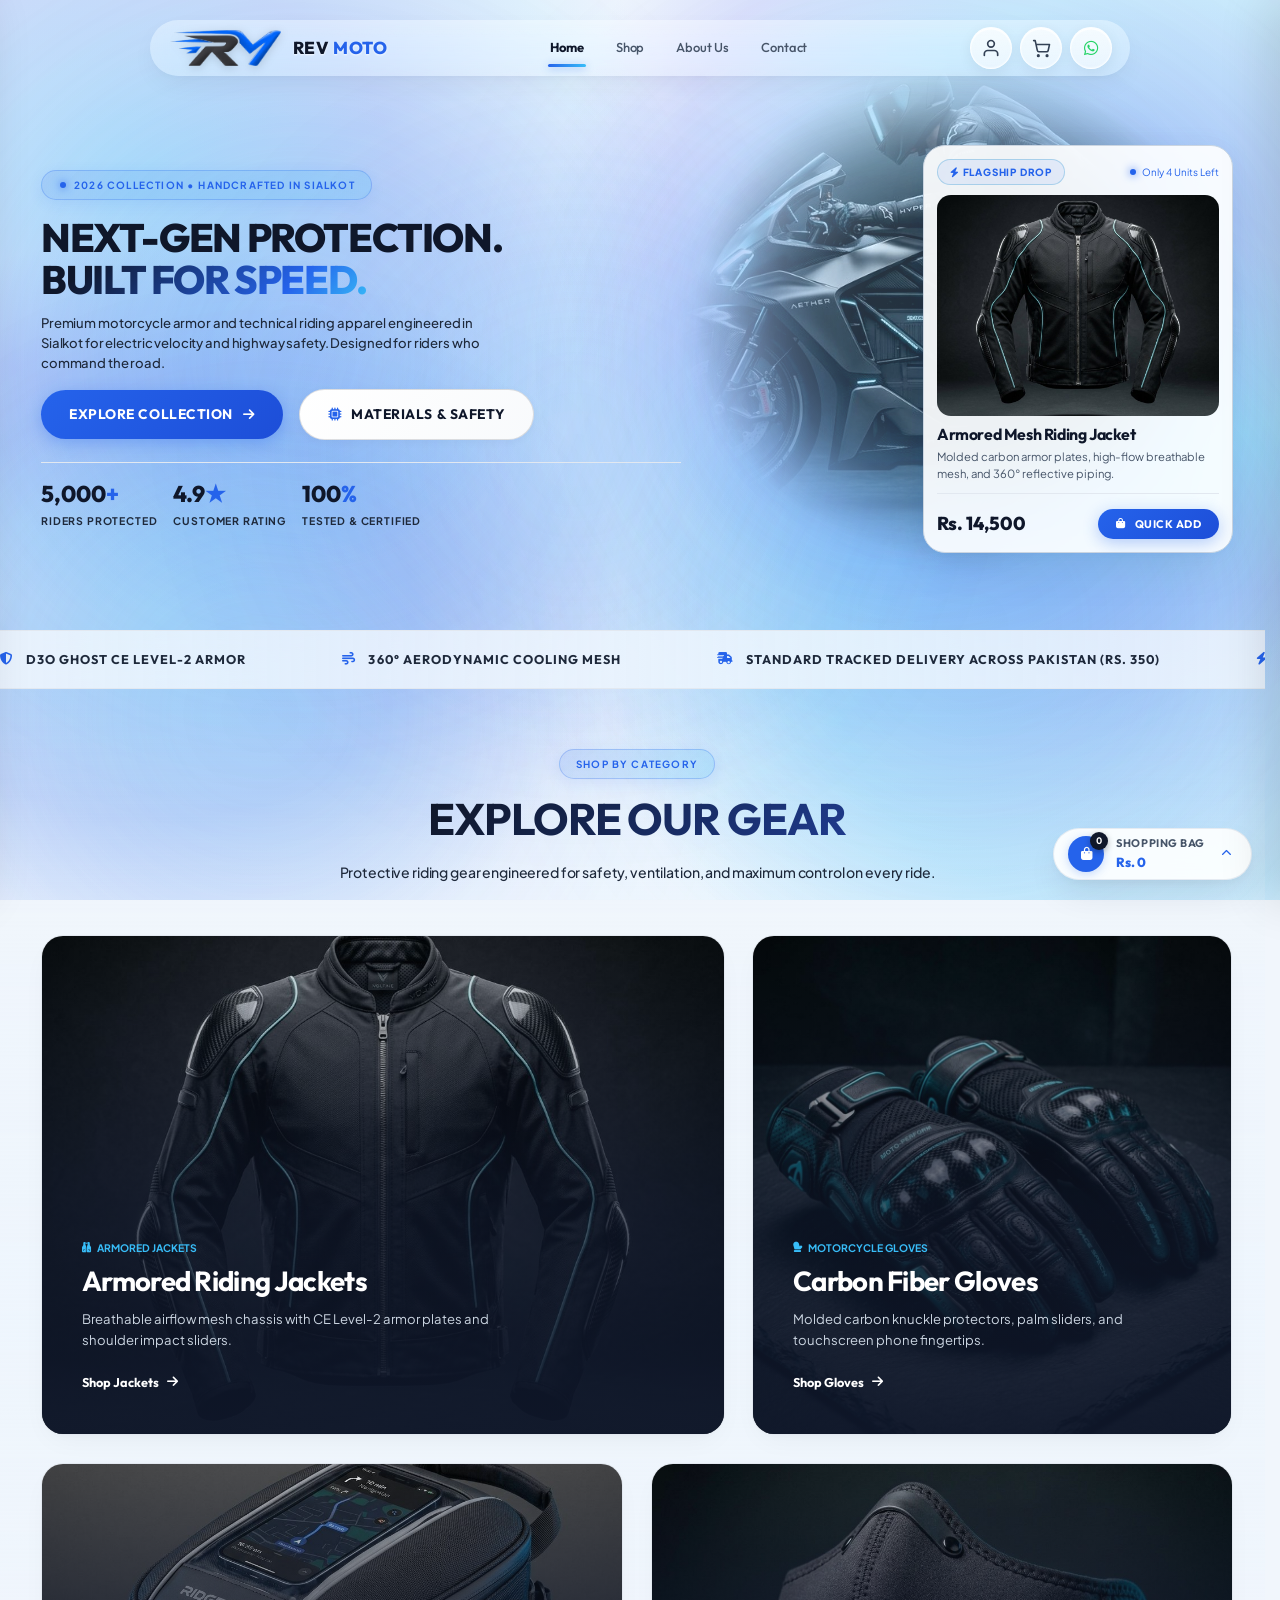
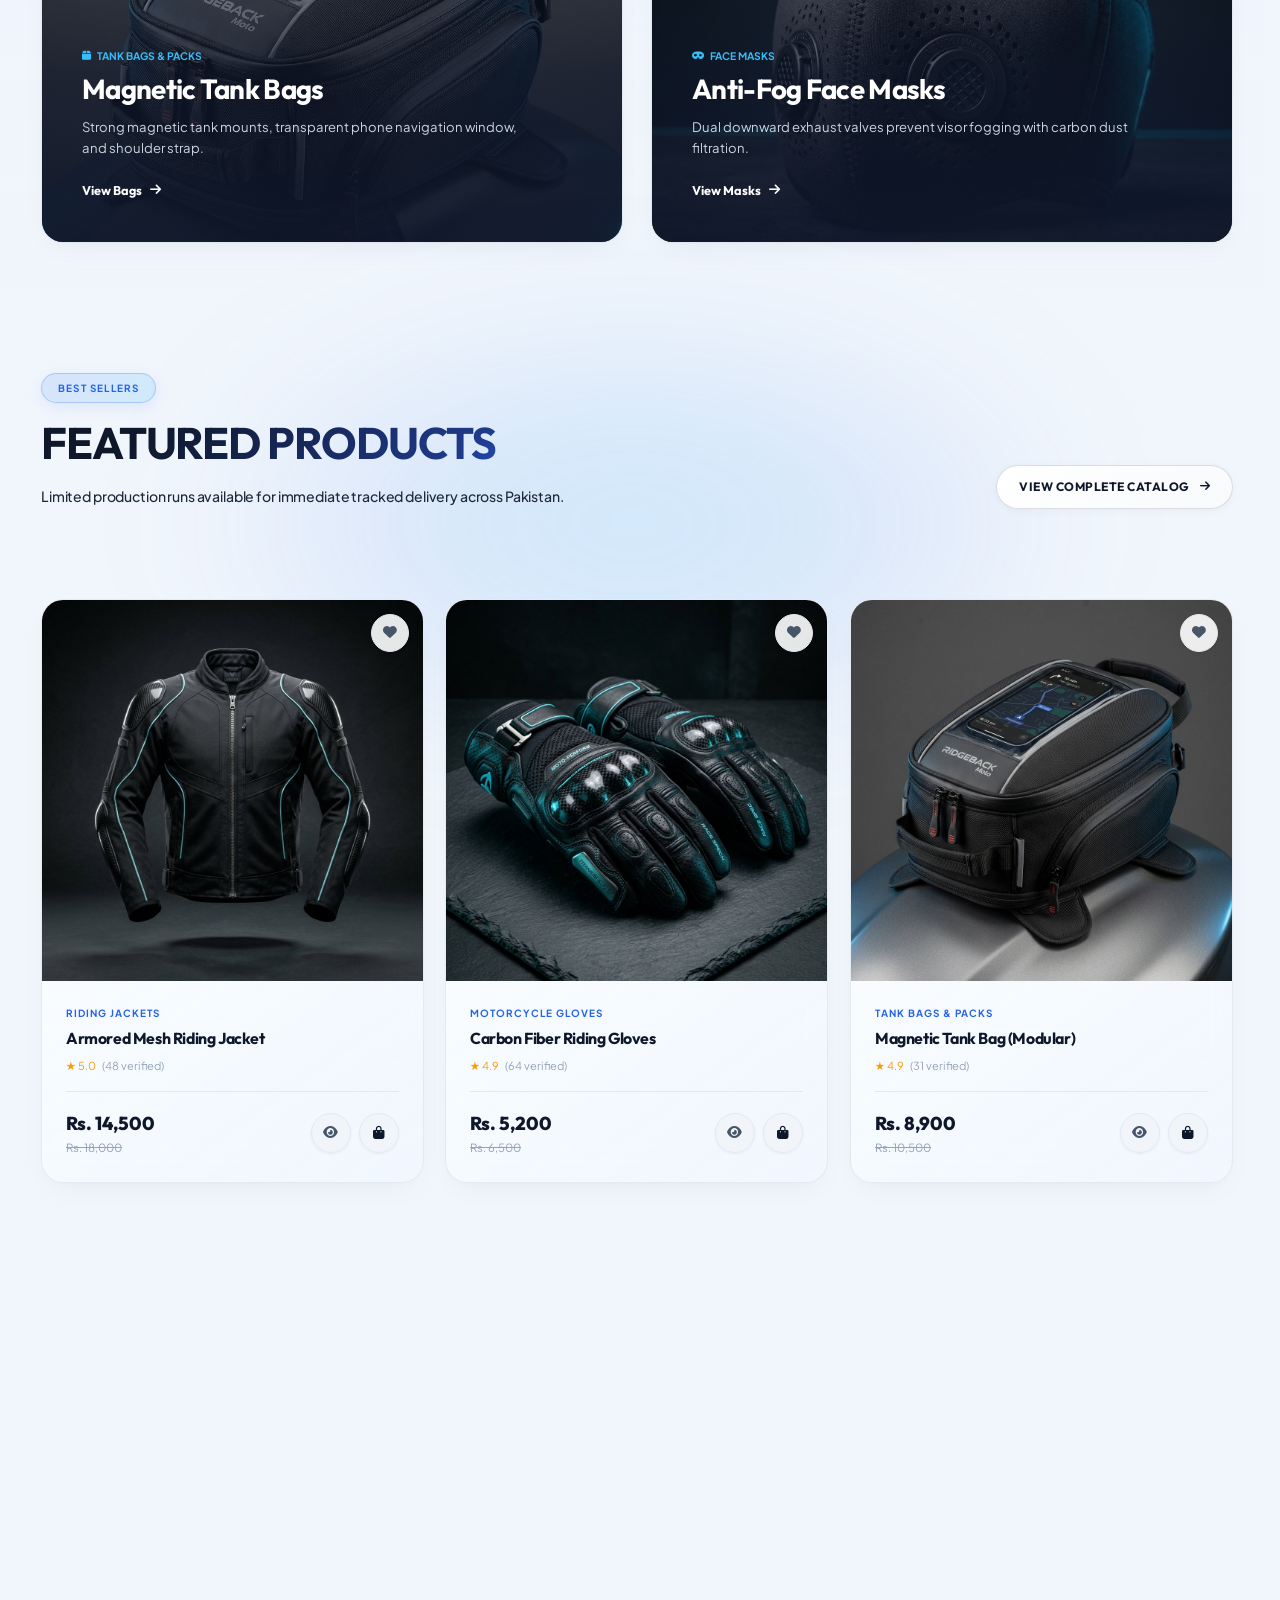
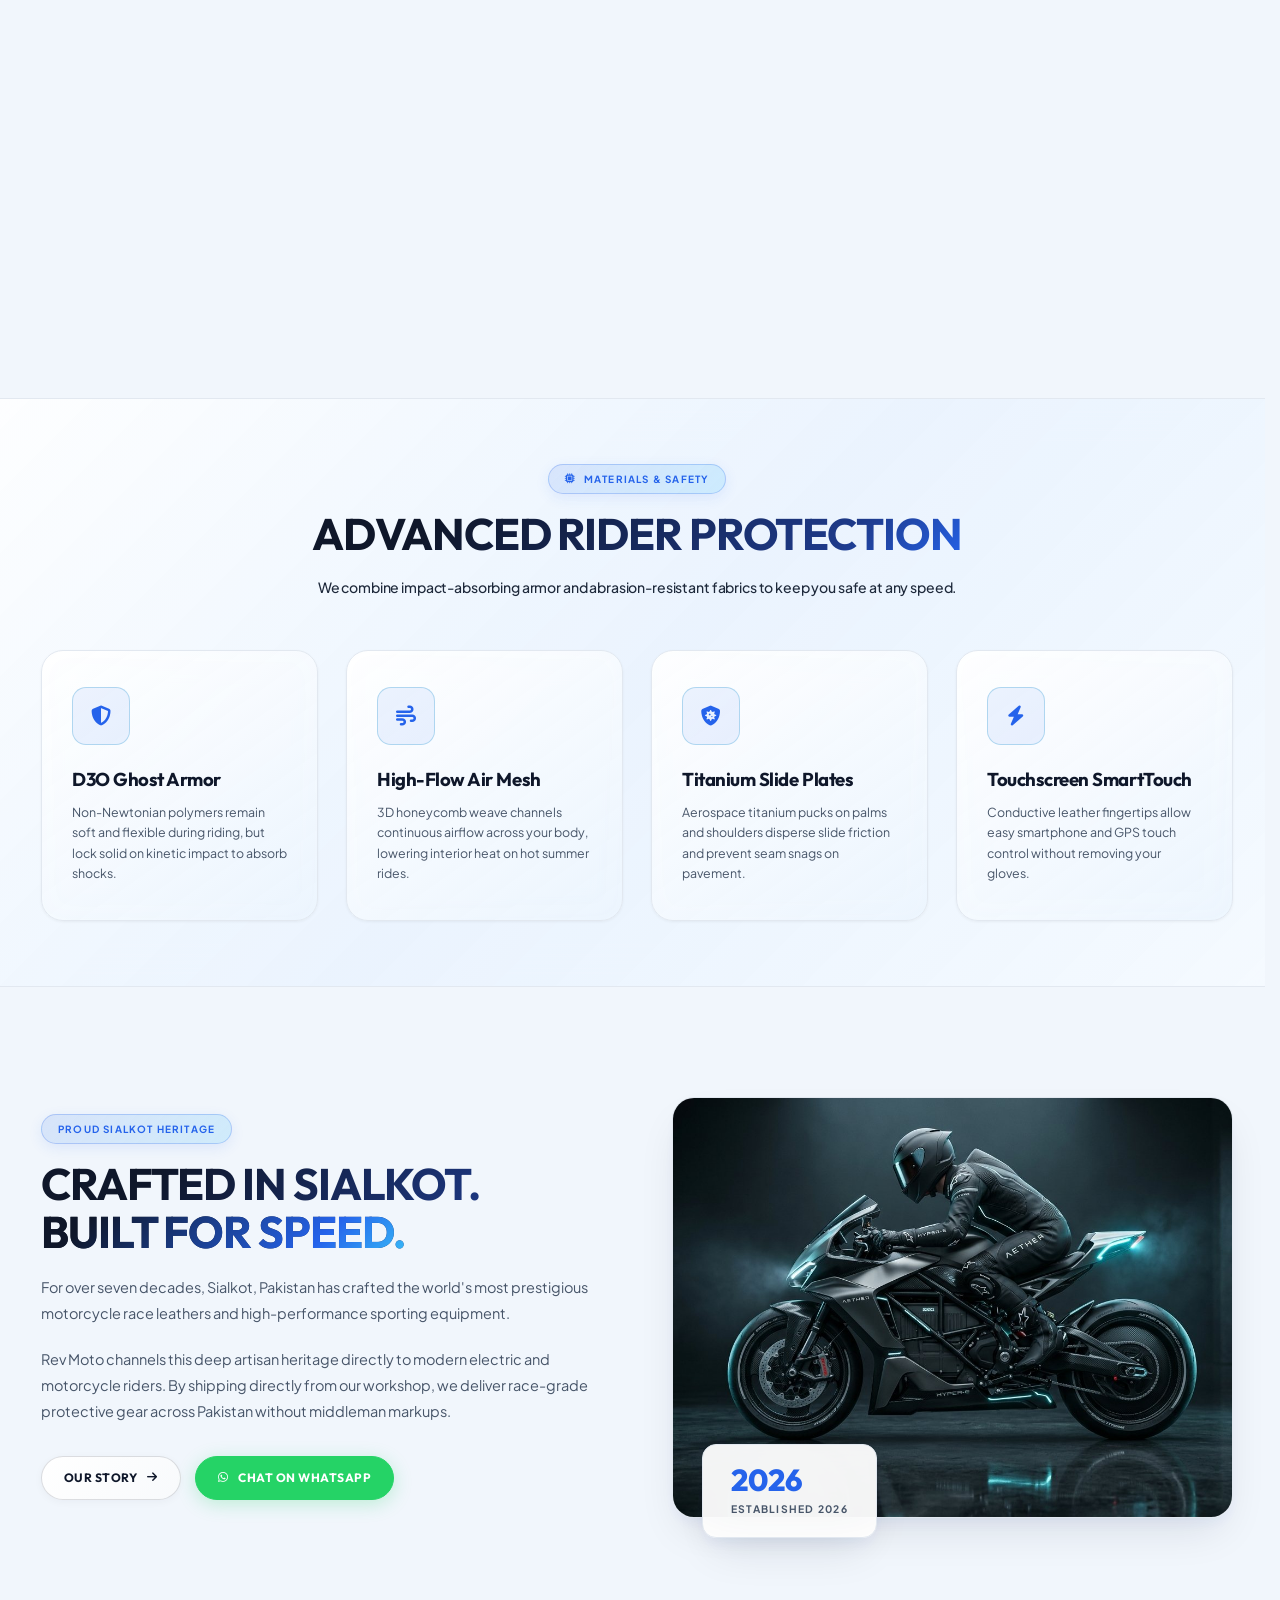
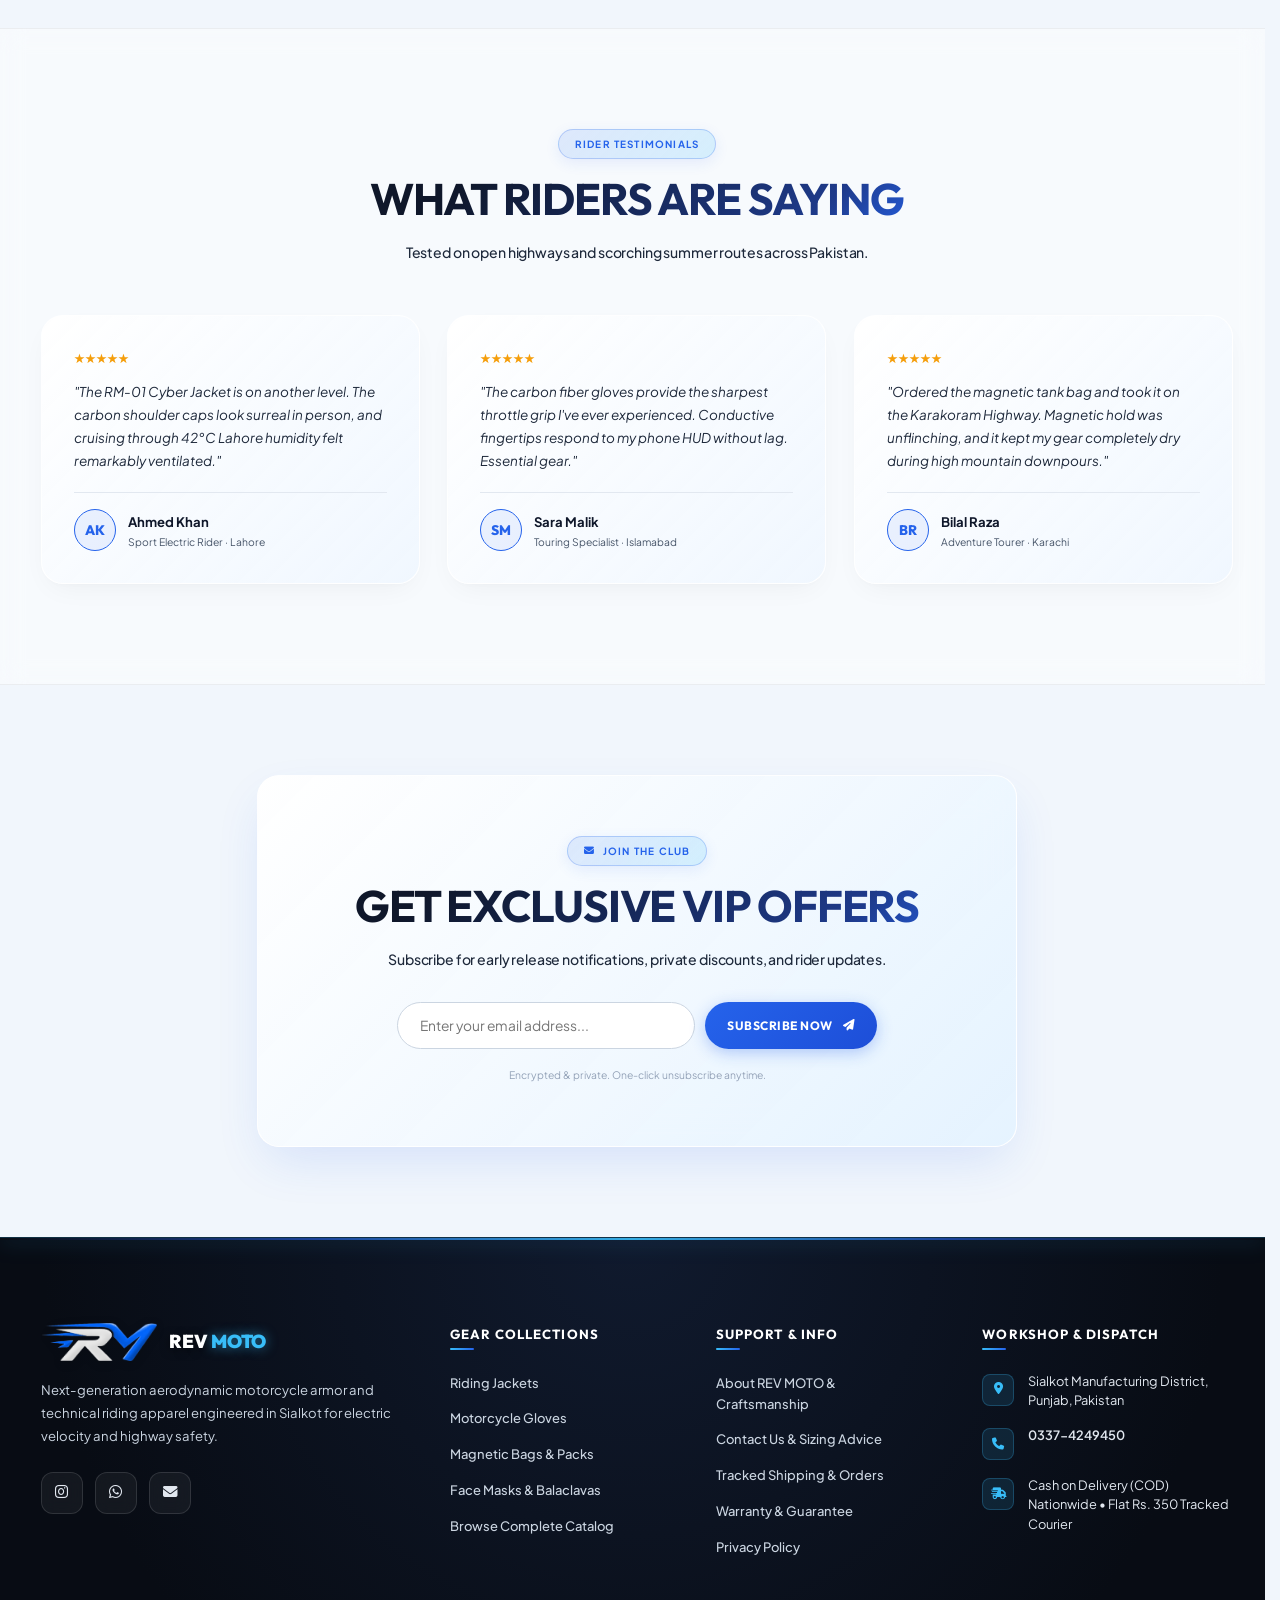
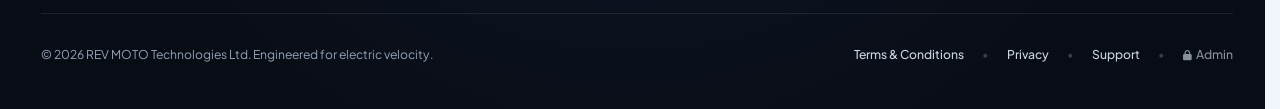
==== index.html @ 97a89bd8 "Show order-specific review submission in customer profile and remove public reviews feed" ====
<!DOCTYPE html>
<html lang="en">
<head>
  <meta charset="UTF-8">
  <meta name="viewport" content="width=device-width, initial-scale=1.0">
  <title>REV MOTO — Precision Aerodynamic Armor & Electric Speed Gear</title>
  <meta name="description" content="Aerospace-grade technical motorcycle jackets, carbon-fiber exoskeleton gloves, and modular packs engineered in Sialkot for the modern velocity frontier.">
  <link rel="icon" type="image/png" href="assets/images/logo.png">
  <link rel="preconnect" href="https://cdnjs.cloudflare.com" crossorigin>
  <link rel="dns-prefetch" href="https://cdnjs.cloudflare.com">
  <link rel="stylesheet" href="https://cdnjs.cloudflare.com/ajax/libs/font-awesome/6.5.1/css/all.min.css">
  <link rel="stylesheet" href="assets/css/main.css?v=4.6">
  <link rel="stylesheet" href="assets/css/pages.css?v=4.6">
</head>
<body>

  <!-- ═══ LUXURY HERO SECTION ═══════════════════════════════════════ -->
  <section class="hero-section">
    <div class="hero-ambient-glow"></div>
    <div class="hero-bg-media">
      <img src="assets/images/hero_electric_bike.jpg" alt="Rev Moto Hyper Electric Velocity" fetchpriority="high">
    </div>

    <div class="site-container">
      <div class="hero-grid">
        <div class="hero-copy reveal-left">
          <div class="section-badge">
            <span class="brand-tag-dot"></span>
            <span>2026 Collection • Handcrafted in Sialkot</span>
          </div>

          <h1 class="hero-headline">
            NEXT-GEN PROTECTION.<br>
            <span class="text-gradient-cyan">BUILT FOR SPEED.</span>
          </h1>

          <p class="hero-subheadline">
            Premium motorcycle armor and technical riding apparel engineered in Sialkot for electric velocity and highway safety. Designed for riders who command the road.
          </p>

          <div class="hero-cta-group">
            <a href="shop.html" class="btn btn-primary btn-lg">
              Explore Collection <i class="fas fa-arrow-right"></i>
            </a>
            <a href="#tech-lab" class="btn btn-glass btn-lg">
              <i class="fas fa-microchip text-cyan"></i> Materials & Safety
            </a>
          </div>

          <div class="hero-stats-row">
            <div class="hero-stat">
              <div class="stat-value">5,000<span>+</span></div>
              <div class="stat-label">Riders Protected</div>
            </div>
            <div class="hero-stat">
              <div class="stat-value">4.9<span>★</span></div>
              <div class="stat-label">Customer Rating</div>
            </div>
            <div class="hero-stat">
              <div class="stat-value">100<span>%</span></div>
              <div class="stat-label">Tested & Certified</div>
            </div>
          </div>
        </div>

        <!-- Floating Glassmorphism Hero Card -->
        <div class="hero-floating-card reveal-zoom">
          <div class="hfc-badge-row">
            <span class="hfc-badge"><i class="fas fa-bolt"></i> Flagship Drop</span>
            <span style="font-size: 0.72rem; color: var(--accent-cyan); display: flex; align-items: center; gap: 6px;">
              <span class="brand-tag-dot"></span> Only 4 Units Left
            </span>
          </div>

          <div class="hfc-image-wrap">
            <img src="assets/images/jacket_cyber.jpg" alt="Armored Mesh Riding Jacket" loading="lazy" decoding="async">
          </div>

          <div class="hfc-info">
            <h3 class="hfc-title">Armored Mesh Riding Jacket</h3>
            <p class="hfc-desc">Molded carbon armor plates, high-flow breathable mesh, and 360° reflective piping.</p>
          </div>

          <div class="hfc-footer">
            <div class="hfc-price">Rs. 14,500</div>
            <button class="btn btn-primary btn-sm" onclick="quickAddHeroJacket(event)">
              <i class="fas fa-shopping-bag"></i> Quick Add
            </button>
          </div>
        </div>
      </div>
    </div>
  </section>

  <!-- ═══ SEAMLESS MARQUEE TICKER ══════════════════════════════════ -->
  <div class="marquee-container" aria-hidden="true">
    <div class="marquee-track">
      <div class="marquee-item"><i class="fas fa-shield-halved"></i> D3O Ghost CE Level-2 Armor</div>
      <div class="marquee-sep"></div>
      <div class="marquee-item"><i class="fas fa-wind"></i> 360° Aerodynamic Cooling Mesh</div>
      <div class="marquee-sep"></div>
      <div class="marquee-item"><i class="fas fa-truck-fast"></i> Standard Tracked Delivery Across Pakistan (Rs. 350)</div>
      <div class="marquee-sep"></div>
      <div class="marquee-item"><i class="fas fa-bolt"></i> 100% Cash on Delivery (COD) Nationwide</div>
      <div class="marquee-sep"></div>
      <div class="marquee-item"><i class="fas fa-dna"></i> 100% Handcrafted in Sialkot</div>
      <div class="marquee-sep"></div>
      <!-- Duplicate -->
      <div class="marquee-item"><i class="fas fa-shield-halved"></i> D3O Ghost CE Level-2 Armor</div>
      <div class="marquee-sep"></div>
      <div class="marquee-item"><i class="fas fa-wind"></i> 360° Aerodynamic Cooling Mesh</div>
      <div class="marquee-sep"></div>
      <div class="marquee-item"><i class="fas fa-truck-fast"></i> Standard Tracked Delivery Across Pakistan (Rs. 350)</div>
      <div class="marquee-sep"></div>
      <div class="marquee-item"><i class="fas fa-bolt"></i> 100% Cash on Delivery (COD) Nationwide</div>
      <div class="marquee-sep"></div>
      <div class="marquee-item"><i class="fas fa-dna"></i> 100% Handcrafted in Sialkot</div>
      <div class="marquee-sep"></div>
    </div>
  </div>

  <!-- ═══ BENTO BOX CATEGORIES ═════════════════════════════════════ -->
  <section class="bento-section" id="disciplines">
    <div class="site-container">
      <div style="text-align: center; max-width: 680px; margin: 0 auto 40px;" class="reveal-up">
        <div class="section-badge">Shop By Category</div>
        <h2 class="section-title">EXPLORE OUR GEAR</h2>
        <p class="section-desc" style="margin: 0 auto;">Protective riding gear engineered for safety, ventilation, and maximum control on every ride.</p>
      </div>

      <div class="bento-grid">
        <!-- 1. Large Card: Armored Jackets -->
        <a href="shop.html?cat=apparel" class="bento-card bento-card-large reveal-zoom-up stagger-1">
          <div class="bento-card-bg">
            <img src="assets/images/jacket_cyber.jpg" alt="Armored Riding Jackets" loading="lazy" decoding="async">
          </div>
          <div class="bento-card-overlay"></div>
          <div class="bento-content">
            <span class="bento-pill"><i class="fas fa-vest"></i> Armored Jackets</span>
            <h3 class="bento-title">Armored Riding Jackets</h3>
            <p class="bento-desc">Breathable airflow mesh chassis with CE Level-2 armor plates and shoulder impact sliders.</p>
            <span class="bento-action">Shop Jackets <i class="fas fa-arrow-right"></i></span>
          </div>
        </a>

        <!-- 2. Medium Card: Carbon Gloves -->
        <a href="shop.html?cat=gloves" class="bento-card bento-card-medium reveal-zoom-up stagger-2">
          <div class="bento-card-bg">
            <img src="assets/images/gloves_carbon.jpg" alt="Carbon Fiber Riding Gloves" loading="lazy" decoding="async">
          </div>
          <div class="bento-card-overlay"></div>
          <div class="bento-content">
            <span class="bento-pill"><i class="fas fa-mitten"></i> Motorcycle Gloves</span>
            <h3 class="bento-title">Carbon Fiber Gloves</h3>
            <p class="bento-desc">Molded carbon knuckle protectors, palm sliders, and touchscreen phone fingertips.</p>
            <span class="bento-action">Shop Gloves <i class="fas fa-arrow-right"></i></span>
          </div>
        </a>

        <!-- 3. Small Card 1: Modular Luggage -->
        <a href="shop.html?cat=packs" class="bento-card bento-card-small-1 reveal-zoom-up stagger-3">
          <div class="bento-card-bg">
            <img src="assets/images/tankbag.jpeg" alt="Magnetic Tank Bags" loading="lazy" decoding="async">
          </div>
          <div class="bento-card-overlay"></div>
          <div class="bento-content">
            <span class="bento-pill"><i class="fas fa-box"></i> Tank Bags & Packs</span>
            <h3 class="bento-title">Magnetic Tank Bags</h3>
            <p class="bento-desc">Strong magnetic tank mounts, transparent phone navigation window, and shoulder strap.</p>
            <span class="bento-action">View Bags <i class="fas fa-arrow-right"></i></span>
          </div>
        </a>

        <!-- 4. Small Card 2: Climate Shields -->
        <a href="shop.html?cat=masks" class="bento-card bento-card-small-2 reveal-zoom-up stagger-4">
          <div class="bento-card-bg">
            <img src="assets/images/halfmask.jpeg" alt="Anti-Fog Face Masks" loading="lazy" decoding="async">
          </div>
          <div class="bento-card-overlay"></div>
          <div class="bento-content">
            <span class="bento-pill"><i class="fas fa-mask"></i> Face Masks</span>
            <h3 class="bento-title">Anti-Fog Face Masks</h3>
            <p class="bento-desc">Dual downward exhaust valves prevent visor fogging with carbon dust filtration.</p>
            <span class="bento-action">View Masks <i class="fas fa-arrow-right"></i></span>
          </div>
        </a>
      </div>
    </div>
  </section>

  <!-- ═══ FLAGSHIP DROPS GRID ═══════════════════════════════════════ -->
  <section class="section" id="featured" style="padding: 70px 0 110px; position: relative; background: transparent;">
    <div class="section-glow-backdrop" aria-hidden="true"></div>
    <div class="site-container" style="position: relative; z-index: 1;">
      <div style="display: flex; align-items: flex-end; justify-content: space-between; flex-wrap: wrap; gap: 20px; margin-bottom: 40px;" class="reveal-up">
        <div>
          <div class="section-badge">Best Sellers</div>
          <h2 class="section-title">FEATURED PRODUCTS</h2>
          <p class="section-desc">Limited production runs available for immediate tracked delivery across Pakistan.</p>
        </div>
        <a href="shop.html" class="btn btn-glass">
          View Complete Catalog <i class="fas fa-arrow-right"></i>
        </a>
      </div>

      <div class="shop-grid" id="homeProductGrid">
        <!-- Rendered by JS -->
      </div>
    </div>
  </section>

  <!-- ═══ THE AEROSPACE TECH LAB ════════════════════════════════════ -->
  <section class="tech-lab-section" id="tech-lab">
    <div class="site-container">
      <div style="text-align: center; max-width: 660px; margin: 0 auto;" class="reveal-up">
        <div class="section-badge"><i class="fas fa-microchip"></i> Materials & Safety</div>
        <h2 class="section-title">ADVANCED RIDER PROTECTION</h2>
        <p class="section-desc" style="margin: 0 auto;">We combine impact-absorbing armor and abrasion-resistant fabrics to keep you safe at any speed.</p>
      </div>

      <div class="tech-grid">
        <div class="tech-card reveal-zoom-up stagger-1">
          <div class="tech-icon-wrap"><i class="fas fa-shield-halved"></i></div>
          <h3 class="tech-title">D3O Ghost Armor</h3>
          <p class="tech-desc">Non-Newtonian polymers remain soft and flexible during riding, but lock solid on kinetic impact to absorb shocks.</p>
        </div>

        <div class="tech-card reveal-zoom-up stagger-2">
          <div class="tech-icon-wrap"><i class="fas fa-wind"></i></div>
          <h3 class="tech-title">High-Flow Air Mesh</h3>
          <p class="tech-desc">3D honeycomb weave channels continuous airflow across your body, lowering interior heat on hot summer rides.</p>
        </div>

        <div class="tech-card reveal-zoom-up stagger-3">
          <div class="tech-icon-wrap"><i class="fas fa-shield-virus"></i></div>
          <h3 class="tech-title">Titanium Slide Plates</h3>
          <p class="tech-desc">Aerospace titanium pucks on palms and shoulders disperse slide friction and prevent seam snags on pavement.</p>
        </div>

        <div class="tech-card reveal-zoom-up stagger-4">
          <div class="tech-icon-wrap"><i class="fas fa-bolt"></i></div>
          <h3 class="tech-title">Touchscreen SmartTouch</h3>
          <p class="tech-desc">Conductive leather fingertips allow easy smartphone and GPS touch control without removing your gloves.</p>
        </div>
      </div>
    </div>
  </section>

  <!-- ═══ EDITORIAL BRAND HERITAGE ══════════════════════════════════ -->
  <section class="section" style="padding: 110px 0; background: transparent;">
    <div class="site-container">
      <div class="story-grid-responsive">
        <div class="reveal-left">
          <div class="section-badge">Proud Sialkot Heritage</div>
          <h2 class="section-title">CRAFTED IN SIALKOT.<br><span class="text-gradient-cyan">BUILT FOR SPEED.</span></h2>
          <p style="color: var(--text-secondary); font-size: 1.05rem; line-height: 1.8; margin-bottom: 20px;">
            For over seven decades, Sialkot, Pakistan has crafted the world's most prestigious motorcycle race leathers and high-performance sporting equipment.
          </p>
          <p style="color: var(--text-secondary); font-size: 1.05rem; line-height: 1.8; margin-bottom: 32px;">
            Rev Moto channels this deep artisan heritage directly to modern electric and motorcycle riders. By shipping directly from our workshop, we deliver race-grade protective gear across Pakistan without middleman markups.
          </p>
          <div style="display: flex; gap: 14px; flex-wrap: wrap;">
            <a href="about.html" class="btn btn-glass">
              Our Story <i class="fas fa-arrow-right"></i>
            </a>
            <a href="https://wa.me/923374249450" target="_blank" rel="noopener" class="btn btn-whatsapp">
              <i class="fab fa-whatsapp"></i> Chat On WhatsApp
            </a>
          </div>
        </div>

        <div style="position: relative;" class="reveal-zoom">
          <div style="border-radius: var(--radius-card); overflow: hidden; border: 1px solid var(--border-subtle); aspect-ratio: 4/3; box-shadow: var(--shadow-card-hover);">
            <img src="assets/images/hero_electric_bike.jpg" alt="Rev Moto Hyper Electric Bike" style="width: 100%; height: 100%; object-fit: cover;" loading="lazy" decoding="async">
          </div>
          <div style="position: absolute; bottom: -20px; left: 30px; background: rgba(255, 255, 255, 0.95); backdrop-filter: blur(24px); border: 1px solid var(--border-subtle); border-radius: var(--radius-md); padding: 20px 28px; box-shadow: var(--shadow-card-hover);">
            <div style="font-family: var(--font-display); font-size: 2.2rem; font-weight: 800; color: var(--accent-cyan); line-height: 1;">2026</div>
            <div style="font-size: 0.75rem; color: var(--text-secondary); text-transform: uppercase; letter-spacing: 0.12em; margin-top: 4px; font-weight: 700;">Established 2026</div>
          </div>
        </div>
      </div>
    </div>
  </section>

  <!-- ═══ RIDER REVIEWS ═════════════════════════════════════════════ -->
  <section class="section" id="reviews" style="padding: 100px 0; background: rgba(255, 255, 255, 0.45); backdrop-filter: blur(12px); -webkit-backdrop-filter: blur(12px); border-top: 1px solid rgba(0, 0, 0, 0.05); border-bottom: 1px solid rgba(0, 0, 0, 0.05);">
    <div class="site-container">
      <div style="text-align: center; max-width: 600px; margin: 0 auto 50px;" class="reveal-up">
        <div class="section-badge">Rider Testimonials</div>
        <h2 class="section-title">WHAT RIDERS ARE SAYING</h2>
        <p class="section-desc" style="margin: 0 auto;">Tested on open highways and scorching summer routes across Pakistan.</p>
      </div>

      <div class="reviews-carousel-wrap">
        <div class="reviews-grid" id="reviewsCarousel">
          <div class="glass-card reveal-zoom-up stagger-1">
            <div style="color: var(--accent-gold); font-size: 0.9rem; margin-bottom: 12px;">★★★★★</div>
            <p style="font-size: 0.98rem; color: var(--text-primary); line-height: 1.7; font-style: italic; margin-bottom: 20px;">
              "The RM-01 Cyber Jacket is on another level. The carbon shoulder caps look surreal in person, and cruising through 42°C Lahore humidity felt remarkably ventilated."
            </p>
            <div style="display: flex; align-items: center; gap: 12px; margin-top: auto; padding-top: 16px; border-top: 1px solid var(--border-subtle);">
              <div style="width: 42px; height: 42px; border-radius: 50%; background: var(--accent-cyan-dim); border: 1px solid var(--accent-cyan); color: var(--accent-cyan); font-family: var(--font-display); font-weight: 800; display: flex; align-items: center; justify-content: center;">AK</div>
              <div>
                <div style="font-weight: 700; color: var(--text-pure); font-size: 0.95rem;">Ahmed Khan</div>
                <div style="font-size: 0.75rem; color: var(--text-secondary);">Sport Electric Rider · Lahore</div>
              </div>
            </div>
          </div>

          <div class="glass-card reveal-zoom-up stagger-2">
            <div style="color: var(--accent-gold); font-size: 0.9rem; margin-bottom: 12px;">★★★★★</div>
            <p style="font-size: 0.98rem; color: var(--text-primary); line-height: 1.7; font-style: italic; margin-bottom: 20px;">
              "The carbon fiber gloves provide the sharpest throttle grip I've ever experienced. Conductive fingertips respond to my phone HUD without lag. Essential gear."
            </p>
            <div style="display: flex; align-items: center; gap: 12px; margin-top: auto; padding-top: 16px; border-top: 1px solid var(--border-subtle);">
              <div style="width: 42px; height: 42px; border-radius: 50%; background: var(--accent-cyan-dim); border: 1px solid var(--accent-cyan); color: var(--accent-cyan); font-family: var(--font-display); font-weight: 800; display: flex; align-items: center; justify-content: center;">SM</div>
              <div>
                <div style="font-weight: 700; color: var(--text-pure); font-size: 0.95rem;">Sara Malik</div>
                <div style="font-size: 0.75rem; color: var(--text-secondary);">Touring Specialist · Islamabad</div>
              </div>
            </div>
          </div>

          <div class="glass-card reveal-zoom-up stagger-3">
            <div style="color: var(--accent-gold); font-size: 0.9rem; margin-bottom: 12px;">★★★★★</div>
            <p style="font-size: 0.98rem; color: var(--text-primary); line-height: 1.7; font-style: italic; margin-bottom: 20px;">
              "Ordered the magnetic tank bag and took it on the Karakoram Highway. Magnetic hold was unflinching, and it kept my gear completely dry during high mountain downpours."
            </p>
            <div style="display: flex; align-items: center; gap: 12px; margin-top: auto; padding-top: 16px; border-top: 1px solid var(--border-subtle);">
              <div style="width: 42px; height: 42px; border-radius: 50%; background: var(--accent-cyan-dim); border: 1px solid var(--accent-cyan); color: var(--accent-cyan); font-family: var(--font-display); font-weight: 800; display: flex; align-items: center; justify-content: center;">BR</div>
              <div>
                <div style="font-weight: 700; color: var(--text-pure); font-size: 0.95rem;">Bilal Raza</div>
                <div style="font-size: 0.75rem; color: var(--text-secondary);">Adventure Tourer · Karachi</div>
              </div>
            </div>
          </div>
        </div>

        <!-- Mobile Carousel Controls -->
        <div class="reviews-carousel-nav" id="reviewsNav">
          <button type="button" class="reviews-arrow-btn" onclick="scrollReviews(-1)" aria-label="Previous review">
            <i class="fas fa-chevron-left"></i>
          </button>
          <div class="reviews-dots" id="reviewsDots">
            <span class="review-dot active" onclick="goToReview(0)" role="button" aria-label="Go to review 1"></span>
            <span class="review-dot" onclick="goToReview(1)" role="button" aria-label="Go to review 2"></span>
            <span class="review-dot" onclick="goToReview(2)" role="button" aria-label="Go to review 3"></span>
          </div>
          <button type="button" class="reviews-arrow-btn" onclick="scrollReviews(1)" aria-label="Next review">
            <i class="fas fa-chevron-right"></i>
          </button>
        </div>
      </div>
    </div>
  </section>

  <!-- ═══ VIP EARLY ACCESS NEWSLETTER ═══════════════════════════════ -->
  <section class="section" style="padding: 90px 0; background: transparent;">
    <div class="site-container">
      <div class="glass-card reveal-zoom" style="text-align: center; padding: 60px 30px; max-width: 760px; margin: 0 auto; background: linear-gradient(135deg, rgba(255, 255, 255, 0.96) 0%, rgba(228, 242, 255, 0.92) 100%); box-shadow: 0 20px 50px -10px rgba(37, 99, 235, 0.15);">
        <div class="section-badge"><i class="fas fa-envelope"></i> Join The Club</div>
        <h2 class="section-title">GET EXCLUSIVE VIP OFFERS</h2>
        <p class="section-desc" style="margin: 0 auto;">Subscribe for early release notifications, private discounts, and rider updates.</p>

        <form id="homeVipForm" style="display: flex; gap: 10px; max-width: 480px; margin: 30px auto 14px; flex-wrap: wrap;" onsubmit="handleVipSubmit(event)">
          <input type="email" id="vipEmailInput" placeholder="Enter your email address..." required style="flex: 1; min-width: 240px; background: #ffffff; border: 1px solid var(--border-medium); border-radius: var(--radius-pill); padding: 14px 22px; color: var(--text-pure); outline: none;">
          <button type="submit" class="btn btn-primary" style="white-space: nowrap;">
            Subscribe Now <i class="fas fa-paper-plane"></i>
          </button>
        </form>
        <span style="font-size: 0.75rem; color: var(--text-muted);">Encrypted & private. One-click unsubscribe anytime.</span>
      </div>
    </div>
  </section>

  <!-- Scripts -->
  <script src="assets/js/store.js?v=4.6"></script>
  <script src="assets/js/smooth-scroll.js?v=4.4"></script>
  <script src="assets/js/user-profile.js?v=1.3"></script>
  <script src="assets/js/navbar.js?v=4.7"></script>
  <script>
    function quickAddHeroJacket(event) {
      const jacket = STORE_PRODUCTS.find(p => p.id === 'rm-cyber-jacket-01') || STORE_PRODUCTS[0];
      if (jacket) {
        addToCart(jacket, {
          size: 'L (41-43")',
          sourceEl: event.currentTarget,
          openDrawer: false,
        });
      }
    }

    function renderHomeProducts() {
      const grid = document.getElementById('homeProductGrid');
      if (!grid) return;

      const featured = STORE_PRODUCTS.slice(0, 6);
      grid.innerHTML = featured.map((p, idx) => `
        <div class="product-card reveal-zoom-up stagger-${(idx % 4) + 1}" data-product-id="${p.id}">
          <div class="product-card-media">
            <a href="product.html?id=${p.id}">
              <img src="${p.img}" alt="${p.name}" class="product-card-img" loading="lazy" decoding="async" onerror="this.src='assets/images/jacket_cyber.jpg'">
            </a>
            <button class="product-card-wish ${isWishlisted(p.id) ? 'active' : ''}" onclick="handleWishToggle('${p.id}', this)" aria-label="Save to Wishlist">
              <i class="fas fa-heart"></i>
            </button>
          </div>
          <div class="product-card-content">
            <span class="product-card-cat">${p.categoryLabel}</span>
            <h3 class="product-card-title">
              <a href="product.html?id=${p.id}">${p.name}</a>
            </h3>
            <div class="product-card-rating">
              <span>★ ${Number(p.rating || 5.0).toFixed(1)}</span>
              <span class="rating-count">(${p.reviews || 36} verified)</span>
            </div>
            <div class="product-card-bottom">
              <div class="product-card-price">
                <span class="price-current">${formatPKR(p.price)}</span>
                ${p.oldPrice ? `<span class="price-old">${formatPKR(p.oldPrice)}</span>` : ''}
              </div>
              <div class="product-card-actions">
                <button class="product-card-action-btn product-card-qv-btn" onclick="openQuickView('${p.id}', event)" aria-label="Quick View" title="Quick View">
                  <i class="fas fa-eye"></i>
                </button>
                <button class="product-card-action-btn product-card-add-btn" onclick="handleCardAdd('${p.id}', event)" aria-label="Add to Bag" title="Add to Bag">
                  <i class="fas fa-shopping-bag"></i>
                </button>
              </div>
            </div>
          </div>
        </div>
      `).join('');

      if (typeof initScrollReveal === 'function') {
        setTimeout(initScrollReveal, 50);
      }
    }

    function handleCardAdd(productId, event) {
      const product = STORE_PRODUCTS.find(p => String(p.id) === String(productId));
      if (product) {
        addToCart(product, {
          sourceEl: event.currentTarget,
          openDrawer: false,
        });

        const btn = event.currentTarget;
        if (btn) {
          const original = btn.innerHTML;
          btn.innerHTML = '<i class="fas fa-check"></i>';
          btn.style.background = '#2563eb';
          btn.style.color = '#ffffff';
          setTimeout(() => {
            btn.innerHTML = original;
            btn.style.background = '';
            btn.style.color = '';
          }, 1200);
        }
      }
    }

    function handleWishToggle(productId, btnEl) {
      const product = STORE_PRODUCTS.find(p => String(p.id) === String(productId));
      if (product) {
        toggleWishlist(product);
        btnEl.classList.toggle('active', isWishlisted(product.id));
      }
    }

    function handleVipSubmit(e) {
      e.preventDefault();
      const input = document.getElementById('vipEmailInput');
      if (input && input.value) {
        showToast(`VIP Access granted to ${input.value}. Welcome to the squad!`, 'success');
        input.value = '';
      }
    }

    function initReviewsCarousel() {
      const carousel = document.getElementById('reviewsCarousel');
      const dots = document.querySelectorAll('.review-dot');
      if (!carousel || !dots.length) return;

      function updateActiveDot() {
        const cards = carousel.querySelectorAll('.glass-card');
        if (!cards.length) return;
        const scrollLeft = carousel.scrollLeft;
        let closestIndex = 0;
        let minDistance = Infinity;
        cards.forEach((card, i) => {
          const distance = Math.abs(card.offsetLeft - carousel.offsetLeft - scrollLeft);
          if (distance < minDistance) {
            minDistance = distance;
            closestIndex = i;
          }
        });
        dots.forEach((dot, i) => dot.classList.toggle('active', i === closestIndex));
      }

      carousel.addEventListener('scroll', updateActiveDot, { passive: true });

      window.scrollReviews = function (dir) {
        const cards = carousel.querySelectorAll('.glass-card');
        if (!cards.length) return;
        const cardWidth = cards[0].offsetWidth + 14;
        carousel.scrollBy({ left: dir * cardWidth, behavior: 'smooth' });
      };

      window.goToReview = function (index) {
        const cards = carousel.querySelectorAll('.glass-card');
        if (!cards[index]) return;
        cards[index].scrollIntoView({ behavior: 'smooth', block: 'nearest', inline: 'center' });
      };
    }

    document.addEventListener('DOMContentLoaded', () => {
      renderHomeProducts();
      initReviewsCarousel();
      window.addEventListener('rev:products-loaded', renderHomeProducts);
    });
  </script>
</body>
</html>
---- assets/css/main.css ----
/* ==========================================================================
   REV MOTO — Luxury Light Mode Master Design System
   Polestar / Apple Studio White, Translucent Pill Header, Floating Cart Dock
   ========================================================================== */

@import url('https://fonts.googleapis.com/css2?family=Montserrat:wght@500;600;700;800;900&family=Outfit:wght@300;400;500;600;700;800;900&family=Plus+Jakarta+Sans:wght@300;400;500;600;700;800&display=swap');

:root {
  /* Color Palette — Ceramic Soft Azure & High-Voltage Electric Cobalt */
  --bg-void: #f4f7fb;
  --bg-primary: #ffffff;
  --bg-surface: rgba(255, 255, 255, 0.88);
  --bg-surface-elevated: rgba(241, 245, 249, 0.92);
  --bg-surface-subtle: rgba(248, 250, 252, 0.75);
  --bg-glass-pill: rgba(255, 255, 255, 0.62);
  --bg-glass-dock: rgba(255, 255, 255, 0.72);

  /* Primary Electric Accent Profile (Replaced toxic mint green with High-Tech Electric Cobalt / Azure) */
  --accent-cyan: #2563eb;
  --accent-cyan-light: #3b82f6;
  --accent-cyan-hover: #1d4ed8;
  --accent-cyan-glow: rgba(37, 99, 235, 0.25);
  --accent-cyan-dim: rgba(37, 99, 235, 0.08);

  --accent-azure: #38bdf8;
  --accent-electric-blue: #1d4ed8;
  --accent-gold: #f59e0b;
  --accent-rose: #ef4444;
  --accent-dark: #0f172a;

  --text-pure: #0f172a;
  --text-primary: #1e293b;
  --text-secondary: #475569;
  --text-muted: #94a3b8;

  --border-glass: rgba(0, 0, 0, 0.08);
  --border-subtle: #e2e8f0;
  --border-medium: #cbd5e1;
  --border-glass-hover: rgba(37, 99, 235, 0.26);

  --font-display: 'Outfit', -apple-system, BlinkMacSystemFont, sans-serif;
  --font-body: 'Plus Jakarta Sans', -apple-system, BlinkMacSystemFont, sans-serif;

  --radius-pill: 9999px;
  --radius-card: 22px;
  --radius-sm: 8px;
  --radius-md: 14px;

  --ease-out-expo: cubic-bezier(0.16, 1, 0.3, 1);
  --ease-smooth: cubic-bezier(0.4, 0, 0.2, 1);

  --shadow-sm: 0 1px 3px rgba(0, 0, 0, 0.05);
  --shadow-card: 0 10px 30px -10px rgba(0, 0, 0, 0.06), 0 4px 6px -2px rgba(0, 0, 0, 0.02);
  --shadow-card-hover: 0 20px 45px -12px rgba(15, 23, 42, 0.12), 0 8px 16px -4px rgba(37, 99, 235, 0.06);
  --shadow-pill: 0 12px 35px -8px rgba(0, 0, 0, 0.08), 0 2px 6px rgba(0, 0, 0, 0.03);
  --shadow-floating: 0 18px 40px -10px rgba(0, 0, 0, 0.12), 0 0 24px rgba(37, 99, 235, 0.18);
}

/* ── Base Reset ── */
*, *::before, *::after {
  box-sizing: border-box;
  margin: 0;
  padding: 0;
}

html {
  font-size: 14.8px;
  background-color: #f1f6fc;
  color: var(--text-primary);
  font-family: var(--font-body);
  -webkit-font-smoothing: antialiased;
  -moz-osx-font-smoothing: grayscale;
  overflow-x: hidden;
  scrollbar-gutter: stable;
  max-width: 100%;
}

body {
  min-height: 100vh;
  display: flex;
  flex-direction: column;
  overflow-x: hidden;
  max-width: 100%;
  width: 100%;
  background: transparent;
  position: relative;
  line-height: 1.65;
}

/* GPU-Composited Fixed Background (Living Atmospheric Gradient Canvas — Balanced 15% Softer Intensity) */
body::before {
  content: '';
  position: fixed;
  top: 0;
  left: 0;
  width: 100vw;
  height: 100vh;
  background-image: 
    radial-gradient(ellipse 700px 550px at 10% 20%, rgba(56, 189, 248, 0.32) 0%, rgba(37, 99, 235, 0.18) 38%, rgba(56, 189, 248, 0.08) 65%, transparent 78%),
    radial-gradient(ellipse 750px 600px at 90% 24%, rgba(37, 99, 235, 0.35) 0%, rgba(56, 189, 248, 0.20) 38%, rgba(99, 102, 241, 0.14) 64%, transparent 80%),
    radial-gradient(ellipse 650px 520px at 12% 68%, rgba(56, 189, 248, 0.25) 0%, rgba(37, 99, 235, 0.20) 40%, transparent 72%),
    radial-gradient(ellipse 700px 580px at 88% 74%, rgba(37, 99, 235, 0.24) 0%, rgba(56, 189, 248, 0.24) 42%, transparent 74%),
    radial-gradient(ellipse 550px 450px at 50% 50%, rgba(186, 230, 253, 0.22) 0%, transparent 68%),
    linear-gradient(180deg, #f0f6fd 0%, #f7faff 35%, #edf4fc 70%, #f3f8fe 100%);
  background-size: 100% 100%;
  z-index: 0;
  pointer-events: none;
  transform: translateZ(0);
  will-change: transform;
}


/* ── Adaptive Zoom & Viewport Harmonization (24" Desktop 100% vs 150% Zoom & Laptops) ── */
@media (min-width: 1440px) {
  html {
    font-size: 15.6px;
  }
  .site-container {
    max-width: 1320px;
    padding-left: 32px;
    padding-right: 32px;
  }
  .pill-navbar {
    max-width: 1040px;
    height: 58px;
  }
}

@media (min-width: 992px) and (max-width: 1366px) {
  html {
    font-size: 13.8px;
  }
  .site-container {
    max-width: 1160px;
    padding-left: 20px;
    padding-right: 20px;
  }
  .pill-navbar {
    max-width: 900px;
    height: 52px;
    padding: 0 16px;
  }
  .pill-brand-text {
    font-size: 0.98rem;
  }
  .pill-nav-link {
    font-size: 0.86rem;
    padding: 6px 10px;
  }
  .pill-action-btn {
    width: 36px;
    height: 36px;
    font-size: 0.88rem;
  }
  .cart-drawer {
    width: 420px;
  }
}

@media (min-width: 1367px) and (max-width: 1439px) {
  html {
    font-size: 14.8px;
  }
  .site-container {
    max-width: 1240px;
  }
  .pill-navbar {
    max-width: 980px;
    height: 56px;
  }
}

/* ── Lenis Smooth Scrolling Integration (Desktop Only) ── */
@media (min-width: 992px) {
  html.lenis, html.lenis body {
    height: auto;
  }

  .lenis.lenis-smooth {
    scroll-behavior: auto !important;
  }

  .lenis.lenis-smooth [data-lenis-prevent] {
    overscroll-behavior: contain;
  }

  .lenis.lenis-stopped {
    overflow: hidden;
  }

  .lenis.lenis-scrolling iframe {
    pointer-events: none;
  }
}

/* ── Mobile Touch Scrolling (Pure Native 120Hz/60Hz Hardware Momentum) ── */
@media (max-width: 991px) {
  html {
    scroll-behavior: smooth;
    -webkit-overflow-scrolling: touch;
  }
}

/* ── LIVING LIGHT BLUR ACCENT BACKGROUND (Reference Style Atmosphere) ── */
.site-ambient-bg {
  position: fixed;
  top: 0;
  left: 0;
  width: 100vw;
  height: 100vh;
  pointer-events: none;
  z-index: 0;
  overflow: hidden;
  contain: strict;
}

.ambient-glow {
  position: absolute;
  border-radius: 50%;
  filter: blur(105px);
  -webkit-filter: blur(105px);
  pointer-events: none;
  opacity: 0.68;
  will-change: transform;
  transform: translate3d(0, 0, 0);
}

/* Orb 1: Upper Left — frames headline / titles softly */
.ambient-glow.orb-1 {
  top: 40px;
  left: -60px;
  width: 720px;
  height: 640px;
  background: radial-gradient(circle, rgba(56, 189, 248, 0.44) 0%, rgba(37, 99, 235, 0.26) 45%, rgba(56, 189, 248, 0.08) 68%, transparent 80%);
  animation: floatOrb1 26s ease-in-out infinite alternate;
}

/* Orb 2: Upper Right — frames showcase card / hero bike / images */
.ambient-glow.orb-2 {
  top: 30px;
  right: -50px;
  width: 780px;
  height: 700px;
  background: radial-gradient(circle, rgba(37, 99, 235, 0.36) 0%, rgba(56, 189, 248, 0.30) 42%, rgba(99, 102, 241, 0.15) 65%, transparent 80%);
  animation: floatOrb2 28s ease-in-out infinite alternate;
}

/* Orb 3: Mid-page Left — frames categories / product grids */
.ambient-glow.orb-3 {
  top: 46%;
  left: -80px;
  width: 680px;
  height: 600px;
  background: radial-gradient(circle, rgba(56, 189, 248, 0.36) 0%, rgba(37, 99, 235, 0.22) 48%, transparent 75%);
  animation: floatOrb3 24s ease-in-out infinite alternate;
}

/* Orb 4: Lower Right — frames tech lab / reviews / forms */
.ambient-glow.orb-4 {
  bottom: -50px;
  right: -60px;
  width: 740px;
  height: 650px;
  background: radial-gradient(circle, rgba(37, 99, 235, 0.32) 0%, rgba(56, 189, 248, 0.26) 48%, transparent 75%);
  animation: floatOrb4 30s ease-in-out infinite alternate;
}

/* Orb 5: Center-Right Accent Bloom */
.ambient-glow.orb-5 {
  top: 50%;
  left: 45%;
  transform: translate(-50%, -50%);
  width: 620px;
  height: 560px;
  background: radial-gradient(circle, rgba(56, 189, 248, 0.28) 0%, rgba(99, 102, 241, 0.16) 46%, transparent 75%);
  animation: pulseAura 20s ease-in-out infinite alternate;
}

/* Content layer stacking */
main, section, header, footer, .hero-section, .bento-section, .tech-lab-section, .shop-hero, .pdp-section, .pill-header-wrapper {
  position: relative;
  z-index: 1;
}

@media (max-width: 991px) {
  body::before {
    opacity: 0.65;
  }
  .ambient-glow {
    filter: blur(85px);
    opacity: 0.38;
  }
  .ambient-glow.orb-1 { width: 320px; height: 300px; left: -40px; top: 10px; }
  .ambient-glow.orb-2 { width: 340px; height: 320px; right: -50px; top: 16px; }
  .ambient-glow.orb-3 { width: 300px; height: 280px; left: -50px; }
  .ambient-glow.orb-4 { width: 320px; height: 300px; right: -40px; }
  .ambient-glow.orb-5 { width: 280px; height: 260px; }
}

@keyframes floatOrb1 {
  0% { transform: translate(0, 0) scale(1); }
  50% { transform: translate(-60px, 70px) scale(1.1); }
  100% { transform: translate(30px, 30px) scale(0.95); }
}

@keyframes floatOrb2 {
  0% { transform: translate(0, 0) scale(1); }
  50% { transform: translate(70px, -50px) scale(1.08); }
  100% { transform: translate(-40px, 40px) scale(0.94); }
}

@keyframes floatOrb3 {
  0% { transform: translate(0, 0) scale(1); }
  50% { transform: translate(-70px, -40px) scale(1.06); }
  100% { transform: translate(50px, 30px) scale(0.96); }
}

@keyframes floatOrb4 {
  0% { transform: translate(0, 0) scale(1); }
  50% { transform: translate(-40px, 60px) scale(1.1); }
  100% { transform: translate(30px, -30px) scale(0.95); }
}

@keyframes pulseAura {
  0% { transform: translate(-50%, -50%) scale(0.9); opacity: 0.6; }
  100% { transform: translate(-50%, -50%) scale(1.2); opacity: 0.95; }
}

/* Section Ambient Glow Backdrop */
.section {
  position: relative;
}

.section-glow-backdrop {
  position: absolute;
  top: 10px;
  left: 50%;
  transform: translateX(-50%);
  width: 900px;
  max-width: 95vw;
  height: 420px;
  background: radial-gradient(ellipse at center, rgba(56, 189, 248, 0.22) 0%, rgba(37, 99, 235, 0.10) 45%, transparent 70%);
  filter: blur(80px);
  pointer-events: none;
  z-index: 0;
}

body.modal-open {
  overflow: hidden;
}

img {
  max-width: 100%;
  display: block;
}

a {
  color: inherit;
  text-decoration: none;
  transition: all 0.25s var(--ease-smooth);
}

button, input, select, textarea {
  font-family: inherit;
  font-size: inherit;
}

/* ── Typography ── */
h1, h2, h3, h4, h5, h6 {
  font-family: var(--font-display);
  letter-spacing: -0.025em;
  font-weight: 700;
  color: var(--text-pure);
  line-height: 1.12;
}

.text-cyan {
  color: var(--accent-cyan) !important;
}

.text-gold {
  color: var(--accent-gold) !important;
}

.text-muted {
  color: var(--text-muted) !important;
}

.text-gradient-cyan {
  background: linear-gradient(135deg, #0f172a 15%, var(--accent-cyan) 75%, var(--accent-azure) 100%);
  -webkit-background-clip: text;
  -webkit-text-fill-color: transparent;
}

.text-gradient-silver {
  background: linear-gradient(135deg, #0f172a 40%, #475569 100%);
  -webkit-background-clip: text;
  -webkit-text-fill-color: transparent;
}

/* ── Container ── */
.site-container {
  width: 100%;
  max-width: 1240px;
  margin-left: auto;
  margin-right: auto;
  padding-left: 28px;
  padding-right: 20px;
}

/* ── MODERN TRANSLUCENT PILL HEADER (LUXURY FROSTED GLASS HUD) ── */
@view-transition {
  navigation: auto;
}

::view-transition-old(root),
::view-transition-new(root) {
  animation-duration: 0.18s;
  animation-timing-function: cubic-bezier(0.16, 1, 0.3, 1);
}

.pill-header-wrapper {
  position: fixed;
  top: 20px;
  left: 0;
  right: 0;
  display: flex;
  justify-content: center;
  z-index: 1000;
  pointer-events: none;
  padding: 0 16px;
  box-sizing: border-box;
}

.pill-navbar {
  position: relative;
  pointer-events: auto;
  width: 100%;
  max-width: 980px;
  height: 56px;
  border-radius: var(--radius-pill);
  transform: translate3d(0, 0, 0);
  will-change: backdrop-filter;
  
  /* Seamless Translucent Glass (No White Border & 30% Lighter Blur Effect) */
  background: linear-gradient(180deg, rgba(255, 255, 255, 0.42) 0%, rgba(255, 255, 255, 0.32) 100%);
  -webkit-backdrop-filter: blur(16px) saturate(140%);
  backdrop-filter: blur(16px) saturate(140%);
  
  border: none;
  box-shadow: 
    0 10px 28px -5px rgba(15, 23, 42, 0.06),
    0 4px 10px -2px rgba(15, 23, 42, 0.03);
    
  display: flex;
  align-items: center;
  justify-content: space-between;
  padding: 0 18px 0 20px;
  box-sizing: border-box;
  transition: all 0.3s ease;
}

.pill-navbar::before {
  display: none;
}

.pill-navbar:hover, .pill-navbar.scrolled {
  background: linear-gradient(180deg, rgba(255, 255, 255, 0.52) 0%, rgba(255, 255, 255, 0.40) 100%);
  -webkit-backdrop-filter: blur(18px) saturate(145%);
  backdrop-filter: blur(18px) saturate(145%);
  border: none;
  box-shadow: 
    0 14px 32px -6px rgba(15, 23, 42, 0.08),
    0 6px 14px -2px rgba(15, 23, 42, 0.04);
}

/* Brand Logo */
.pill-brand {
  display: flex;
  align-items: center;
  gap: 12px;
  text-decoration: none;
  flex-shrink: 0;
}

.brand-logo-img {
  height: 36px;
  width: auto;
  object-fit: contain;
  display: block;
  filter: drop-shadow(0 2px 5px rgba(0, 0, 0, 0.15));
  transition: transform 0.25s ease;
}

.pill-brand:hover .brand-logo-img {
  transform: scale(1.05);
}

.brand-icon-shield {
  width: 34px;
  height: 34px;
  border-radius: 50%;
  background: linear-gradient(135deg, #3b82f6 0%, #1d4ed8 100%);
  display: flex;
  align-items: center;
  justify-content: center;
  color: #ffffff;
  font-size: 0.85rem;
  font-weight: 900;
  box-shadow: 0 4px 16px rgba(37, 99, 235, 0.4);
  flex-shrink: 0;
}

.brand-logotype {
  font-family: var(--font-display);
  font-weight: 800;
  font-size: 1.25rem;
  letter-spacing: 0.04em;
  color: #0f172a; /* Deep crisp slate: REV is 100% visible on light headers & mobile */
  text-shadow: 0 1px 2px rgba(255, 255, 255, 0.8);
  display: flex;
  align-items: center;
  gap: 4px;
}

.brand-logotype span {
  color: #2563eb; /* Vibrant Electric Blue */
}

.brand-tag-dot {
  width: 6px;
  height: 6px;
  border-radius: 50%;
  background: #2563eb;
  box-shadow: 0 0 8px #2563eb;
  margin-left: 2px;
  animation: pulseDot 2s infinite;
}

/* Footer & Dark Context Logotype Overrides */
.site-footer .brand-logotype {
  color: #ffffff;
  text-shadow: none;
}

.site-footer .brand-logotype span {
  color: #38bdf8;
}

.site-footer .brand-tag-dot {
  background: #38bdf8;
  box-shadow: 0 0 8px #38bdf8;
}

@keyframes pulseDot {
  0% { transform: scale(0.9); opacity: 0.7; }
  50% { transform: scale(1.4); opacity: 1; }
  100% { transform: scale(0.9); opacity: 0.7; }
}

/* Desktop Nav Links (Clean Architectural Menu — No Nested Pills) */
.pill-nav-links {
  display: flex;
  align-items: center;
  gap: 28px;
  background: transparent;
  padding: 0;
  border: none;
  box-shadow: none;
  backdrop-filter: none;
  -webkit-backdrop-filter: none;
}

.pill-navbar.scrolled .pill-nav-links {
  background: transparent;
  border: none;
}

.pill-nav-links .pill-link {
  padding: 6px 2px;
  font-family: var(--font-display);
  font-size: 0.94rem;
  font-weight: 500;
  letter-spacing: -0.01em;
  color: #475569;
  display: inline-flex;
  align-items: center;
  gap: 6px;
  text-decoration: none;
  background: transparent;
  border: none;
  border-radius: 0;
  box-shadow: none;
  position: relative;
  transition: color 0.22s cubic-bezier(0.16, 1, 0.3, 1);
}

.pill-nav-links .pill-link:hover {
  color: #0f172a;
  background: transparent;
  border: none;
  box-shadow: none;
}

.pill-nav-links .pill-link::after {
  content: '';
  position: absolute;
  bottom: -2px;
  left: 0;
  width: 0;
  height: 2.5px;
  background: linear-gradient(90deg, #2563eb, #38bdf8);
  border-radius: 999px;
  transition: width 0.24s cubic-bezier(0.16, 1, 0.3, 1), opacity 0.2s ease;
  opacity: 0;
}

.pill-nav-links .pill-link:hover::after {
  width: 100%;
  opacity: 0.6;
}

.pill-nav-links .pill-link.active {
  color: #0f172a;
  font-weight: 700;
  background: transparent;
  border: none;
  box-shadow: none;
}

.pill-nav-links .pill-link.active::after {
  content: '';
  position: absolute;
  bottom: -2px;
  left: 0;
  width: 100%;
  height: 2.5px;
  background: linear-gradient(90deg, #2563eb, #38bdf8);
  border-radius: 999px;
  opacity: 1;
  box-shadow: 0 1.5px 8px rgba(37, 99, 235, 0.45);
}

.pill-nav-links .pill-link.active:hover {
  color: #0f172a;
  background: transparent;
  box-shadow: none;
}

/* Mobile Drawer Link Styling */
.cart-drawer .pill-link {
  border-radius: 12px;
  font-family: var(--font-display);
  font-weight: 600;
  color: #334155;
  background: rgba(15, 23, 42, 0.03);
  display: flex;
  align-items: center;
  transition: all 0.2s ease;
  text-decoration: none;
}

.cart-drawer .pill-link:hover {
  background: rgba(37, 99, 235, 0.08);
  color: #2563eb;
}

.cart-drawer .pill-link.active {
  background: rgba(37, 99, 235, 0.12);
  color: #2563eb;
  font-weight: 700;
}

/* Quick Actions Inside Pill */
.pill-actions {
  display: flex;
  align-items: center;
  gap: 8px;
  flex-shrink: 0;
}

.pill-action-btn {
  background: linear-gradient(180deg, rgba(255, 255, 255, 0.72) 0%, rgba(255, 255, 255, 0.50) 100%);
  backdrop-filter: blur(20px) saturate(180%);
  -webkit-backdrop-filter: blur(20px) saturate(180%);
  border: 1px solid rgba(255, 255, 255, 0.82);
  border-radius: var(--radius-pill);
  height: 42px;
  padding: 0 16px;
  color: #0f172a;
  display: flex;
  align-items: center;
  gap: 8px;
  cursor: pointer;
  font-family: var(--font-display);
  font-size: 0.88rem;
  font-weight: 700;
  transition: all 0.25s var(--ease-smooth);
  text-decoration: none;
  box-shadow: 
    0 4px 14px rgba(15, 23, 42, 0.07),
    inset 0 1.5px 1px 0 rgba(255, 255, 255, 0.95),
    inset 0 -1px 1px 0 rgba(255, 255, 255, 0.35);
}

.pill-action-btn:hover {
  background: linear-gradient(180deg, rgba(255, 255, 255, 0.95) 0%, rgba(255, 255, 255, 0.80) 100%);
  border-color: rgba(37, 99, 235, 0.5);
  color: #2563eb;
  transform: translateY(-1.5px);
  box-shadow: 
    0 8px 22px rgba(37, 99, 235, 0.18),
    inset 0 1.5px 1px 0 #ffffff;
}

.pill-search-btn {
  width: 42px;
  height: 42px;
  padding: 0;
  justify-content: center;
  border-radius: 50%;
}

.pill-contact-btn {
  width: 42px;
  height: 42px;
  padding: 0;
  justify-content: center;
  border-radius: 50%;
  color: #0f172a;
  text-decoration: none;
}

.pill-user-btn {
  width: 42px !important;
  height: 42px !important;
  min-width: 42px !important;
  min-height: 42px !important;
  max-width: 42px !important;
  max-height: 42px !important;
  padding: 0 !important;
  border-radius: 50% !important;
  aspect-ratio: 1 / 1 !important;
  display: inline-flex !important;
  align-items: center !important;
  justify-content: center !important;
  flex-shrink: 0 !important;
  box-sizing: border-box !important;
  color: #334155 !important;
  text-decoration: none;
  cursor: pointer;
}

.pill-user-btn .user-icon-svg {
  width: 20px;
  height: 20px;
  color: #334155;
  transition: color 0.2s ease, transform 0.2s ease;
  flex-shrink: 0;
  display: block;
}

.pill-user-btn:hover .user-icon-svg {
  color: #2563eb;
  transform: scale(1.06);
}

.pill-cart-btn {
  width: 42px !important;
  height: 42px !important;
  min-width: 42px !important;
  min-height: 42px !important;
  max-width: 42px !important;
  max-height: 42px !important;
  padding: 0 !important;
  border-radius: 50% !important;
  aspect-ratio: 1 / 1 !important;
  display: inline-flex !important;
  align-items: center !important;
  justify-content: center !important;
  flex-shrink: 0 !important;
  box-sizing: border-box !important;
  color: #334155 !important;
  text-decoration: none;
  cursor: pointer;
  position: relative;
}

.pill-cart-btn .cart-icon-svg {
  width: 19px;
  height: 19px;
  color: #334155;
  transition: color 0.2s ease, transform 0.2s ease;
  flex-shrink: 0;
  display: block;
}

.pill-cart-btn:hover {
  color: #2563eb !important;
  border-color: rgba(37, 99, 235, 0.45);
}

.pill-cart-btn:hover .cart-icon-svg {
  color: #2563eb;
  transform: scale(1.08);
}

.pill-cart-badge {
  position: absolute;
  top: -2px;
  right: -2px;
  background: var(--accent-blue, #2563eb);
  color: #ffffff;
  font-size: 0.65rem;
  font-weight: 800;
  min-width: 17px;
  height: 17px;
  border-radius: 999px;
  display: flex;
  align-items: center;
  justify-content: center;
  padding: 0 4px;
  box-shadow: 0 2px 6px rgba(37, 99, 235, 0.45);
  line-height: 1;
}

.pill-cart-badge:empty,
.pill-cart-badge[data-count="0"] {
  display: none !important;
}


.pill-whatsapp-btn i {
  color: #25d366;
  font-size: 1.2rem;
  transition: transform 0.25s ease;
}

.pill-whatsapp-btn:hover {
  border-color: rgba(37, 211, 102, 0.5);
  box-shadow: 0 8px 20px rgba(37, 211, 102, 0.2), inset 0 1.5px 1px 0 #ffffff;
}

.pill-whatsapp-btn:hover i {
  transform: scale(1.15);
}

.pill-contact-btn:hover {
  color: #2563eb;
}

/* Mobile Drawer Search Trigger Button */
.drawer-search-trigger {
  width: 100%;
  height: 44px;
  background: rgba(15, 23, 42, 0.05);
  border: 1px solid var(--border-subtle);
  border-radius: var(--radius-pill);
  display: flex;
  align-items: center;
  gap: 12px;
  padding: 0 16px;
  font-family: var(--font-body);
  font-size: 0.92rem;
  color: var(--text-secondary);
  cursor: pointer;
  transition: all 0.25s var(--ease-smooth);
}

.drawer-search-trigger:hover {
  background: rgba(37, 99, 235, 0.08);
  border-color: rgba(37, 99, 235, 0.35);
  color: #2563eb;
}

.kbd-badge {
  font-size: 0.68rem;
  padding: 2px 6px;
  background: rgba(15, 23, 42, 0.06);
  border: 1px solid rgba(0, 0, 0, 0.08);
  border-radius: 6px;
  color: #334155;
  font-family: monospace;
  font-weight: 700;
}

.pill-hamburger {
  display: none;
  width: 42px;
  height: 42px;
  border-radius: 50%;
  background: linear-gradient(180deg, rgba(255, 255, 255, 0.72) 0%, rgba(255, 255, 255, 0.50) 100%);
  backdrop-filter: blur(20px) saturate(180%);
  -webkit-backdrop-filter: blur(20px) saturate(180%);
  border: 1px solid rgba(255, 255, 255, 0.82);
  color: #0f172a;
  align-items: center;
  justify-content: center;
  cursor: pointer;
  transition: all 0.25s var(--ease-smooth);
  box-shadow: 
    0 4px 14px rgba(15, 23, 42, 0.07),
    inset 0 1.5px 1px 0 rgba(255, 255, 255, 0.95),
    inset 0 -1px 1px 0 rgba(255, 255, 255, 0.35);
}

.pill-hamburger:hover {
  background: linear-gradient(180deg, rgba(255, 255, 255, 0.95) 0%, rgba(255, 255, 255, 0.80) 100%);
  border-color: rgba(37, 99, 235, 0.5);
  color: #2563eb;
  transform: translateY(-1.5px);
  box-shadow: 
    0 8px 22px rgba(37, 99, 235, 0.18),
    inset 0 1.5px 1px 0 #ffffff;
}

.pill-hamburger:hover {
  background: linear-gradient(180deg, rgba(255, 255, 255, 0.85) 0%, rgba(255, 255, 255, 0.50) 100%);
  border-color: rgba(37, 99, 235, 0.45);
  color: #2563eb;
  transform: translateY(-1.5px);
  box-shadow: 0 8px 20px rgba(37, 99, 235, 0.18);
}

/* ── FLOATING EXPANDABLE CART DOCK (BOTTOM-RIGHT) ── */
.floating-cart-dock {
  position: fixed;
  bottom: 20px;
  right: 28px;
  z-index: 950;
  display: flex;
  align-items: center;
  border-radius: var(--radius-pill);
  isolation: isolate;
  background: transparent;
}

.cart-dock-pill {
  background: rgba(255, 255, 255, 0.92);
  backdrop-filter: blur(20px) saturate(180%);
  -webkit-backdrop-filter: blur(20px) saturate(180%);
  border: 1px solid rgba(226, 232, 240, 0.85);
  box-shadow: 
    0 16px 36px -8px rgba(15, 23, 42, 0.12),
    0 4px 12px -2px rgba(15, 23, 42, 0.05);
  border-radius: var(--radius-pill);
  overflow: hidden;
  transform: translate3d(0, 0, 0);
  height: 52px;
  padding: 0 20px 0 14px;
  display: flex;
  align-items: center;
  gap: 12px;
  cursor: pointer;
  transition: all 0.3s var(--ease-out-expo);
  color: var(--text-pure);
  text-decoration: none;
}

.cart-dock-pill:hover {
  transform: translateY(-3px) scale(1.02);
  background: #ffffff;
  border-color: var(--accent-cyan);
  box-shadow: 
    0 20px 42px -8px rgba(15, 23, 42, 0.16),
    0 0 22px var(--accent-cyan-glow);
}

.cart-dock-icon-wrap {
  width: 36px;
  height: 36px;
  border-radius: 50%;
  background: var(--accent-cyan);
  color: #ffffff;
  display: flex;
  align-items: center;
  justify-content: center;
  font-size: 0.95rem;
  font-weight: 800;
  position: relative;
  box-shadow: 0 2px 10px var(--accent-cyan-glow);
}

.cart-dock-badge {
  position: absolute;
  top: -4px;
  right: -4px;
  background: var(--accent-dark);
  color: #ffffff;
  font-size: 0.65rem;
  font-weight: 900;
  border-radius: var(--radius-pill);
  min-width: 18px;
  height: 18px;
  display: flex;
  align-items: center;
  justify-content: center;
  padding: 0 4px;
  box-shadow: 0 2px 6px rgba(0, 0, 0, 0.3);
}

.cart-dock-details {
  display: flex;
  flex-direction: column;
}

.dock-label {
  font-family: var(--font-display);
  font-weight: 700;
  font-size: 0.8rem;
  letter-spacing: 0.05em;
  text-transform: uppercase;
  color: var(--text-secondary);
}

.dock-subtotal {
  font-family: var(--font-display);
  font-weight: 800;
  font-size: 0.95rem;
  color: var(--accent-cyan);
}

/* ── Buttons ── */
.btn {
  display: inline-flex;
  align-items: center;
  justify-content: center;
  gap: 10px;
  padding: 11px 22px;
  border-radius: var(--radius-pill);
  font-family: var(--font-display);
  font-weight: 700;
  font-size: 0.88rem;
  letter-spacing: 0.04em;
  text-transform: uppercase;
  cursor: pointer;
  border: 1.5px solid transparent;
  transition: all 0.25s var(--ease-smooth);
  text-decoration: none;
  position: relative;
  overflow: hidden;
  white-space: nowrap;
  user-select: none;
}

.btn i {
  font-size: 0.95em;
  transition: transform 0.25s ease;
}

.btn-primary {
  background: linear-gradient(135deg, #2563eb 0%, #1d4ed8 100%);
  color: #ffffff;
  border: none;
  outline: none;
  box-shadow: 0 4px 16px rgba(37, 99, 235, 0.32);
}

.btn-primary:hover {
  background: linear-gradient(135deg, #1d4ed8 0%, #1e40af 100%);
  border: none;
  outline: none;
  color: #ffffff;
  transform: translateY(-2px);
  box-shadow: 0 8px 24px rgba(37, 99, 235, 0.45), 0 0 12px rgba(56, 189, 248, 0.3);
}

/* Living Continuous Luminous Flash / Shimmer Sheen on Primary Buttons */
.btn-primary::after {
  content: '';
  position: absolute;
  top: -50%;
  left: -75%;
  width: 50%;
  height: 200%;
  background: linear-gradient(
    60deg,
    transparent 0%,
    rgba(255, 255, 255, 0.15) 30%,
    rgba(255, 255, 255, 0.45) 50%,
    rgba(255, 255, 255, 0.15) 70%,
    transparent 100%
  );
  transform: rotate(25deg);
  pointer-events: none;
  animation: btnContinuousShimmer 3.6s cubic-bezier(0.25, 1, 0.4, 1) infinite;
}

@keyframes btnContinuousShimmer {
  0% {
    left: -75%;
    opacity: 0;
  }
  8% {
    opacity: 1;
  }
  38% {
    left: 155%;
    opacity: 1;
  }
  42%, 100% {
    left: 155%;
    opacity: 0;
  }
}

.btn-primary:hover::after {
  animation-duration: 2.2s;
  background: linear-gradient(
    60deg,
    transparent 0%,
    rgba(255, 255, 255, 0.25) 30%,
    rgba(255, 255, 255, 0.58) 50%,
    rgba(255, 255, 255, 0.25) 70%,
    transparent 100%
  );
}

.btn-glass {
  background: linear-gradient(135deg, #ffffff 0%, #f8fafc 100%);
  border: 1.5px solid rgba(15, 23, 42, 0.14);
  color: #0f172a;
  box-shadow: 0 2px 8px rgba(15, 23, 42, 0.04);
}

.btn-glass:hover {
  background: #ffffff;
  border-color: #2563eb;
  color: #2563eb;
  transform: translateY(-2px);
  box-shadow: 0 6px 20px rgba(37, 99, 235, 0.15);
}

.btn-glass:hover i.fa-arrow-right {
  transform: translateX(4px);
}

.btn-whatsapp {
  background: #25d366;
  color: #ffffff;
  border-color: #25d366;
  box-shadow: 0 4px 18px rgba(37, 211, 102, 0.25);
}

.btn-whatsapp:hover {
  background: #1eb956;
  transform: translateY(-2px);
  box-shadow: 0 8px 24px rgba(37, 211, 102, 0.4);
}

.btn-sm {
  padding: 8px 18px;
  font-size: 0.8rem;
}

.btn-lg {
  padding: 13px 28px;
  font-size: 1rem;
}

.btn-full {
  width: 100%;
}

/* ── Section Header ── */
.section-badge {
  display: inline-flex;
  align-items: center;
  gap: 8px;
  padding: 6px 16px;
  background: linear-gradient(135deg, rgba(37, 99, 235, 0.12) 0%, rgba(56, 189, 248, 0.18) 100%);
  border: 1px solid rgba(37, 99, 235, 0.25);
  border-radius: var(--radius-pill);
  color: var(--accent-cyan);
  font-size: 0.72rem;
  font-weight: 700;
  text-transform: uppercase;
  letter-spacing: 0.12em;
  margin-bottom: 16px;
  box-shadow: 0 4px 14px rgba(37, 99, 235, 0.1);
}

.section-title {
  font-size: clamp(2rem, 4vw, 3.2rem);
  margin-bottom: 18px;
  line-height: 1.08;
  color: var(--text-pure);
  background: linear-gradient(135deg, #0f172a 20%, #1e3a8a 80%, #2563eb 100%);
  -webkit-background-clip: text;
  -webkit-text-fill-color: transparent;
}

.section-desc {
  font-size: 1.02rem;
  font-weight: 500;
  color: #1e293b;
  max-width: 660px;
  line-height: 1.7;
  letter-spacing: -0.01em;
}

/* ── Card Grids & Layouts ── */
.glass-card {
  background: linear-gradient(135deg, rgba(255, 255, 255, 0.94) 0%, rgba(238, 246, 255, 0.85) 100%);
  backdrop-filter: blur(20px);
  -webkit-backdrop-filter: blur(20px);
  border: 1px solid rgba(255, 255, 255, 0.9);
  border-radius: var(--radius-card);
  padding: 32px;
  transition: all 0.35s var(--ease-out-expo);
  box-shadow: var(--shadow-card);
  position: relative;
  overflow: hidden;
}

.glass-card:hover {
  border-color: var(--border-glass-hover);
  transform: translateY(-4px);
  box-shadow: var(--shadow-card-hover), 0 0 30px rgba(37, 99, 235, 0.12);
}

/* ── Product Card Light Luxury ── */
.product-card {
  background: linear-gradient(145deg, rgba(255, 255, 255, 0.96) 0%, rgba(240, 247, 254, 0.88) 100%);
  backdrop-filter: blur(16px);
  -webkit-backdrop-filter: blur(16px);
  border: 1px solid rgba(226, 232, 240, 0.9);
  border-radius: var(--radius-card);
  overflow: hidden;
  display: flex;
  flex-direction: column;
  transition: all 0.35s var(--ease-out-expo);
  box-shadow: var(--shadow-card);
  position: relative;
}

.product-card:hover {
  border-color: var(--border-glass-hover);
  transform: translateY(-6px);
  box-shadow: var(--shadow-card-hover), 0 0 30px rgba(37, 99, 235, 0.12);
}

.product-card-media {
  position: relative;
  aspect-ratio: 1;
  background: #f1f5f9;
  overflow: hidden;
}

.product-card-img {
  width: 100%;
  height: 100%;
  object-fit: cover;
  transition: transform 0.6s var(--ease-out-expo);
}

.product-card:hover .product-card-img {
  transform: scale(1.08);
}

.product-card-badge {
  display: none !important;
}

.product-card-wish {
  position: absolute;
  top: 14px;
  right: 14px;
  width: 38px;
  height: 38px;
  border-radius: 50%;
  background: rgba(255, 255, 255, 0.9);
  backdrop-filter: blur(8px);
  border: 1px solid var(--border-subtle);
  color: var(--text-secondary);
  display: flex;
  align-items: center;
  justify-content: center;
  cursor: pointer;
  transition: all 0.25s var(--ease-smooth);
  box-shadow: var(--shadow-sm);
}

.product-card-wish:hover, .product-card-wish.active {
  background: #ffffff;
  color: var(--accent-rose);
  border-color: var(--accent-rose);
}

.product-card-content {
  padding: 24px;
  display: flex;
  flex-direction: column;
  flex: 1;
}

.product-card-cat {
  font-size: 0.72rem;
  color: var(--accent-cyan);
  font-weight: 700;
  text-transform: uppercase;
  letter-spacing: 0.1em;
  margin-bottom: 8px;
}

.product-card-title {
  font-family: var(--font-display);
  font-weight: 700;
  font-size: 1.15rem;
  line-height: 1.25;
  margin-bottom: 8px;
  color: var(--text-pure);
}

.product-card-title a:hover {
  color: var(--accent-cyan);
}

.product-card-rating {
  display: flex;
  align-items: center;
  gap: 6px;
  font-size: 0.8rem;
  color: var(--accent-gold);
  margin-bottom: 16px;
}

.rating-count {
  color: var(--text-muted);
}

.product-card-bottom {
  margin-top: auto;
  display: flex;
  align-items: center;
  justify-content: space-between;
  gap: 12px;
  padding-top: 16px;
  border-top: 1px solid var(--border-subtle);
}

.product-card-price {
  display: flex;
  flex-direction: column;
}

.price-current {
  font-family: var(--font-display);
  font-weight: 800;
  font-size: 1.35rem;
  color: var(--text-pure);
}

.price-old {
  font-size: 0.82rem;
  color: var(--text-muted);
  text-decoration: line-through;
}

.product-card-actions {
  display: flex;
  align-items: center;
  gap: 8px;
  flex-shrink: 0;
}

.product-card-action-btn {
  width: 40px;
  height: 40px;
  border-radius: 50%;
  background: var(--bg-surface-elevated);
  border: 1px solid var(--border-subtle);
  color: var(--text-pure);
  display: inline-flex;
  align-items: center;
  justify-content: center;
  cursor: pointer;
  transition: all 0.25s var(--ease-smooth);
  font-size: 0.95rem;
  box-shadow: var(--shadow-sm);
  padding: 0;
  text-decoration: none;
  flex-shrink: 0;
}

.product-card-action-btn:hover {
  transform: scale(1.08);
  box-shadow: 0 4px 14px rgba(15, 23, 42, 0.18);
}

.product-card-qv-btn {
  color: var(--text-secondary);
}

.product-card-qv-btn:hover {
  background: #ffffff;
  color: var(--accent-cyan);
  border-color: var(--accent-cyan);
}

.product-card-add-btn {
  color: var(--text-pure);
}

.product-card-add-btn:hover {
  background: var(--accent-dark);
  border-color: var(--accent-dark);
  color: #ffffff;
}

/* ── Product Card Mobile 2-Column Responsive Design ── */
@media (max-width: 768px) {
  .reveal-zoom,
  .reveal-zoom-up {
    filter: none !important;
  }

  .product-card {
    border-radius: 14px;
  }

  .product-card-badge {
    top: 8px;
    left: 8px;
    padding: 3px 6px;
    font-size: 0.58rem;
    letter-spacing: 0.04em;
    border-radius: 6px;
  }

  .product-card-wish {
    top: 8px;
    right: 8px;
    width: 30px;
    height: 30px;
    font-size: 0.78rem;
  }

  .product-card-content {
    padding: 12px 10px 14px;
  }

  .product-card-cat {
    font-size: 0.62rem;
    margin-bottom: 3px;
    white-space: nowrap;
    overflow: hidden;
    text-overflow: ellipsis;
  }

  .product-card-title {
    font-size: 0.86rem;
    line-height: 1.25;
    margin-bottom: 4px;
    display: -webkit-box;
    -webkit-line-clamp: 2;
    -webkit-box-orient: vertical;
    overflow: hidden;
    min-height: 2.15em;
  }

  .product-card-rating {
    font-size: 0.70rem;
    gap: 3px;
    margin-bottom: 8px;
  }

  .rating-count {
    font-size: 0.64rem;
  }

  .product-card-bottom {
    padding-top: 8px;
    gap: 6px;
  }

  .price-current {
    font-size: 0.98rem;
    line-height: 1.1;
  }

  .price-old {
    font-size: 0.72rem;
  }

  .product-card-actions {
    gap: 5px;
  }

  .product-card-action-btn {
    width: 32px;
    height: 32px;
    font-size: 0.78rem;
    flex-shrink: 0;
  }
}

@media (max-width: 480px) {
  .product-card {
    border-radius: 12px;
  }

  .product-card-badge {
    display: none !important;
  }

  .product-card-wish {
    top: 6px;
    right: 6px;
    width: 28px;
    height: 28px;
    font-size: 0.72rem;
  }

  .product-card-content {
    padding: 10px 8px 12px;
  }

  .product-card-cat {
    font-size: 0.58rem;
  }

  .product-card-title {
    font-size: 0.80rem;
  }

  .price-current {
    font-size: 0.90rem;
  }

  .price-old {
    font-size: 0.68rem;
  }

  .product-card-actions {
    gap: 4px;
  }

  .product-card-action-btn {
    width: 28px;
    height: 28px;
    font-size: 0.70rem;
  }
}

/* ── Cart Flyer Animation ── */
.cart-flyer {
  position: fixed;
  z-index: 9999;
  width: 58px;
  height: 58px;
  border-radius: 50%;
  border: 2px solid var(--accent-cyan);
  overflow: hidden;
  box-shadow: 0 4px 20px rgba(2, 132, 199, 0.4);
  pointer-events: none;
  transition: transform 0.75s cubic-bezier(0.2, 0.8, 0.2, 1), opacity 0.75s ease;
}

.cart-flyer img {
  width: 100%;
  height: 100%;
  object-fit: cover;
}

.cart-pulse {
  animation: cartPulseKey 0.6s ease;
}

@keyframes cartPulseKey {
  0% { transform: scale(1); }
  50% { transform: scale(1.25); color: var(--accent-cyan); }
  100% { transform: scale(1); }
}

/* ── Toast Notifications ── */
.toast-container {
  position: fixed;
  top: 96px;
  right: 24px;
  display: flex;
  flex-direction: column;
  gap: 10px;
  z-index: 1200;
  max-width: 380px;
}

.toast-item {
  display: flex;
  align-items: center;
  gap: 12px;
  background: #ffffff;
  border: 1px solid var(--border-medium);
  border-radius: var(--radius-md);
  padding: 14px 18px;
  color: var(--text-pure);
  box-shadow: 0 15px 35px rgba(0, 0, 0, 0.12);
  animation: toastSlideIn 0.55s cubic-bezier(0.16, 1, 0.3, 1);
  transition: opacity 0.4s ease, transform 0.4s cubic-bezier(0.16, 1, 0.3, 1);
}

@keyframes toastSlideIn {
  from { transform: translateX(110%); opacity: 0; }
  to { transform: translateX(0); opacity: 1; }
}

.toast-item.toast-fadeout {
  opacity: 0;
  transform: translateX(40px);
}

.toast-icon {
  font-size: 1.15rem;
  color: var(--accent-cyan);
}

.toast-text {
  font-size: 0.88rem;
  font-weight: 600;
  flex: 1;
}

.toast-close {
  background: none;
  border: none;
  color: var(--text-muted);
  cursor: pointer;
  font-size: 0.85rem;
}

/* ── Modern Cart Drawer (Light Mode) ── */
.drawer-overlay {
  position: fixed;
  inset: 0;
  background: rgba(15, 23, 42, 0.5);
  backdrop-filter: blur(8px);
  z-index: 1100;
  opacity: 0;
  visibility: hidden;
  transition: opacity 0.5s ease, visibility 0.5s ease;
}

.drawer-overlay.open {
  opacity: 1;
  visibility: visible;
}

.cart-drawer {
  position: fixed;
  top: 0;
  right: 0;
  bottom: 0;
  width: 460px;
  max-width: 92vw;
  background: rgba(255, 255, 255, 0.95);
  backdrop-filter: blur(28px);
  -webkit-backdrop-filter: blur(28px);
  border-left: 1px solid var(--border-subtle);
  z-index: 1101;
  display: flex;
  flex-direction: column;
  transform: translateX(100%);
  transition: transform 0.65s cubic-bezier(0.16, 1, 0.3, 1);
  box-shadow: -15px 0 45px rgba(0, 0, 0, 0.12);
}

.cart-drawer.open {
  transform: translateX(0);
}

.cart-drawer-header {
  display: flex;
  align-items: center;
  justify-content: space-between;
  padding: 24px 28px;
  border-bottom: 1px solid var(--border-subtle);
}

.drawer-close-btn {
  background: var(--bg-surface-elevated);
  border: 1px solid var(--border-subtle);
  color: var(--text-pure);
  width: 38px;
  height: 38px;
  border-radius: 50%;
  cursor: pointer;
  display: flex;
  align-items: center;
  justify-content: center;
  font-size: 1rem;
}

.cart-drawer-body {
  padding: 24px 28px;
  flex: 1;
  overflow-y: auto;
}

.cart-drawer-foot {
  padding: 24px 28px 32px;
  border-top: 1px solid var(--border-subtle);
  background: var(--bg-surface-subtle);
}

/* ── Quick Search Modal (Light Mode) ── */
.modal-overlay {
  position: fixed;
  inset: 0;
  background: rgba(15, 23, 42, 0.55);
  backdrop-filter: blur(10px);
  z-index: 1200;
  opacity: 0;
  visibility: hidden;
  transition: opacity 0.5s ease, visibility 0.5s ease;
}

.modal-overlay.open {
  opacity: 1;
  visibility: visible;
}

.search-modal {
  position: fixed;
  top: 15%;
  left: 50%;
  transform: translateX(-50%) scale(0.94);
  width: 680px;
  max-width: 92vw;
  background: rgba(255, 255, 255, 0.96);
  backdrop-filter: blur(28px);
  -webkit-backdrop-filter: blur(28px);
  border: 1px solid var(--border-medium);
  border-radius: var(--radius-card);
  box-shadow: 0 30px 80px rgba(0, 0, 0, 0.2);
  z-index: 1201;
  opacity: 0;
  visibility: hidden;
  transition: opacity 0.5s ease, transform 0.6s cubic-bezier(0.16, 1, 0.3, 1), visibility 0.5s ease;
  overflow: hidden;
}

.search-modal.open {
  opacity: 1;
  visibility: visible;
  transform: translateX(-50%) scale(1);
}

.search-modal-header {
  display: flex;
  align-items: center;
  padding: 18px 24px;
  border-bottom: 1px solid var(--border-subtle);
  gap: 14px;
}

.search-input-wrap {
  display: flex;
  align-items: center;
  flex: 1;
  gap: 14px;
}

.search-input-wrap input {
  background: none;
  border: none;
  color: var(--text-pure);
  font-size: 1.15rem;
  width: 100%;
  outline: none;
}

.search-modal-body {
  max-height: 480px;
  overflow-y: auto;
  padding: 24px;
}

/* ── Modern Monolithic Dark Footer (Grounds the Light Design) ── */
.site-footer {
  background: #080c14;
  background-image: radial-gradient(circle at 50% 0%, #101a2e 0%, #080c14 75%);
  border-top: 1px solid rgba(56, 189, 248, 0.2);
  margin-top: auto;
  padding: 85px 0 45px;
  color: #cbd5e1;
  position: relative;
  overflow: hidden;
}

.footer-top-glow {
  position: absolute;
  top: 0;
  left: 0;
  right: 0;
  height: 2px;
  background: linear-gradient(90deg, transparent 0%, rgba(37, 99, 235, 0.6) 25%, rgba(56, 189, 248, 0.9) 50%, rgba(37, 99, 235, 0.6) 75%, transparent 100%);
  box-shadow: 0 0 20px rgba(56, 189, 248, 0.6);
}

.footer-grid {
  display: grid;
  grid-template-columns: 2fr 1.2fr 1.2fr 1.4fr;
  gap: 52px;
  margin-bottom: 55px;
}

.site-footer .brand-logotype {
  color: #ffffff !important;
  font-size: 1.35rem;
  font-weight: 900;
  letter-spacing: -0.02em;
  text-shadow: 0 2px 10px rgba(0, 0, 0, 0.5);
}

.site-footer .brand-logotype span {
  color: #38bdf8 !important;
  text-shadow: 0 0 12px rgba(56, 189, 248, 0.6);
}

.footer-brand-desc {
  color: #cbd5e1;
  font-size: 0.95rem;
  line-height: 1.75;
  margin-bottom: 24px;
  max-width: 360px;
  font-weight: 400;
}

.footer-social-row {
  display: flex;
  gap: 12px;
}

.social-icon-btn {
  width: 42px;
  height: 42px;
  border-radius: 12px;
  background: rgba(255, 255, 255, 0.05);
  border: 1px solid rgba(255, 255, 255, 0.12);
  color: #e2e8f0;
  display: flex;
  align-items: center;
  justify-content: center;
  font-size: 1.05rem;
  transition: all 0.28s var(--ease-smooth);
  backdrop-filter: blur(8px);
}

.social-icon-btn:hover {
  background: linear-gradient(135deg, #2563eb, #1d4ed8);
  color: #ffffff;
  border-color: #38bdf8;
  transform: translateY(-3px);
  box-shadow: 0 6px 20px rgba(37, 99, 235, 0.45);
}

.footer-heading {
  font-size: 0.96rem;
  font-weight: 700;
  letter-spacing: 0.08em;
  text-transform: uppercase;
  color: #ffffff;
  margin-bottom: 22px;
  position: relative;
  display: inline-block;
  padding-bottom: 8px;
}

.footer-heading::after {
  content: '';
  position: absolute;
  left: 0;
  bottom: 0;
  width: 24px;
  height: 2px;
  background: linear-gradient(90deg, #38bdf8, #2563eb);
  border-radius: 2px;
}

.footer-nav-list {
  list-style: none;
  display: flex;
  flex-direction: column;
  gap: 13px;
  padding: 0;
  margin: 0;
}

.footer-nav-list a {
  color: #cbd5e1;
  font-size: 0.94rem;
  font-weight: 500;
  text-decoration: none;
  display: inline-flex;
  align-items: center;
  transition: all 0.25s var(--ease-smooth);
}

.footer-nav-list a:hover {
  color: #38bdf8;
  transform: translateX(5px);
}

.footer-info-item {
  display: flex;
  gap: 14px;
  margin-bottom: 16px;
  font-size: 0.93rem;
  color: #e2e8f0;
  line-height: 1.5;
  align-items: flex-start;
}

.footer-info-item:last-child {
  margin-bottom: 0;
}

.footer-info-icon {
  width: 32px;
  height: 32px;
  min-width: 32px;
  border-radius: 8px;
  background: rgba(56, 189, 248, 0.12);
  border: 1px solid rgba(56, 189, 248, 0.25);
  color: #38bdf8;
  display: flex;
  align-items: center;
  justify-content: center;
  font-size: 0.88rem;
  margin-top: 2px;
}

.footer-info-item a {
  color: #e2e8f0;
  text-decoration: none;
  font-weight: 600;
  transition: color 0.2s ease;
}

.footer-info-item a:hover {
  color: #38bdf8;
}

.footer-bottom {
  padding-top: 30px;
  border-top: 1px solid rgba(255, 255, 255, 0.09);
  display: flex;
  align-items: center;
  justify-content: space-between;
  font-size: 0.88rem;
  color: #94a3b8;
  flex-wrap: wrap;
  gap: 16px;
}

.footer-bottom a {
  color: #cbd5e1;
  text-decoration: none;
  font-weight: 500;
  transition: color 0.2s ease;
}

.footer-bottom a:hover {
  color: #38bdf8;
}

/* ── Responsive ── */
@media (max-width: 1024px) {
  .pill-nav-links {
    display: none;
  }
  .pill-hamburger {
    display: flex;
  }
  .footer-grid {
    grid-template-columns: repeat(2, 1fr);
  }
}

@media (max-width: 768px) {
  .site-container {
    padding-left: 16px;
    padding-right: 16px;
  }
  .pill-header-wrapper {
    top: 10px;
    padding: 0 12px;
  }
  .pill-navbar {
    height: 52px;
    padding: 0 12px 0 14px;
  }
  .brand-logo-img {
    height: 30px;
  }
  .brand-icon-shield {
    width: 30px;
    height: 30px;
    font-size: 0.78rem;
  }
  .brand-logotype {
    font-size: 1.05rem;
    color: #0f172a;
    gap: 3px;
  }
  .kbd-badge {
    display: none;
  }
  .pill-actions {
    gap: 6px;
  }
  .pill-action-btn {
    height: 36px;
    padding: 0 10px;
    font-size: 0.8rem;
  }
  .pill-search-btn {
    display: none !important;
  }
  .pill-contact-btn {
    width: 36px;
    height: 36px;
    padding: 0;
    font-size: 0.9rem;
  }
  .pill-user-btn {
    width: 36px !important;
    height: 36px !important;
    min-width: 36px !important;
    min-height: 36px !important;
    max-width: 36px !important;
    max-height: 36px !important;
    padding: 0 !important;
    border-radius: 50% !important;
    aspect-ratio: 1 / 1 !important;
  }
  .pill-user-btn .user-icon-svg {
    width: 18px;
    height: 18px;
  }
  .pill-cart-btn {
    width: 36px !important;
    height: 36px !important;
    min-width: 36px !important;
    min-height: 36px !important;
    max-width: 36px !important;
    max-height: 36px !important;
    padding: 0 !important;
    border-radius: 50% !important;
    aspect-ratio: 1 / 1 !important;
  }
  .pill-cart-btn .cart-icon-svg {
    width: 17px;
    height: 17px;
  }
  .pill-hamburger {
    width: 36px;
    height: 36px;
    font-size: 0.95rem;
  }
  .footer-grid {
    grid-template-columns: 1fr;
    gap: 36px;
  }
  .floating-cart-dock {
    bottom: 16px;
    right: 16px;
  }
  .cart-dock-pill {
    height: 48px;
    padding: 0 14px 0 10px;
    gap: 8px;
  }
}

@media (max-width: 480px) {
  .site-container {
    padding-left: 12px;
    padding-right: 12px;
  }
  .pill-header-wrapper {
    top: 8px;
    padding: 0 8px;
  }
  .pill-navbar {
    height: 50px;
    padding: 0 8px 0 10px;
  }
  .pill-brand {
    gap: 8px;
  }
  .brand-logo-img {
    height: 26px;
  }
  .brand-icon-shield {
    width: 28px;
    height: 28px;
    font-size: 0.72rem;
  }
  .brand-logotype {
    font-size: 0.95rem;
    color: #0f172a;
  }
  .pill-actions {
    gap: 5px;
  }
  .pill-action-btn {
    height: 34px;
    padding: 0 8px;
    font-size: 0.75rem;
  }
  .pill-search-btn {
    display: none !important;
  }
  .pill-contact-btn {
    width: 34px;
    height: 34px;
    padding: 0;
    font-size: 0.85rem;
  }
  .pill-user-btn {
    width: 34px !important;
    height: 34px !important;
    min-width: 34px !important;
    min-height: 34px !important;
    max-width: 34px !important;
    max-height: 34px !important;
    padding: 0 !important;
    border-radius: 50% !important;
    aspect-ratio: 1 / 1 !important;
  }
  .pill-user-btn .user-icon-svg {
    width: 17px;
    height: 17px;
  }
  .pill-hamburger {
    width: 34px;
    height: 34px;
    font-size: 0.9rem;
  }
}

/* ==========================================================================
   DYNAMIC MOTION & INTERACTIVE ANIMATION SUITE
   Smooth scroll reveals, zoom-in, slide-in, floating docks & modal popups
   ========================================================================== */

html {
  scroll-padding-top: 100px;
}

/* ── Smooth Luxury Scroll Reveal & Zoom System (Ultra-Smooth, Extended & Flowing) ── */
.reveal,
.reveal-up {
  opacity: 0;
  transform: translateY(42px);
  transition: opacity 1.4s cubic-bezier(0.22, 1, 0.36, 1), transform 1.4s cubic-bezier(0.22, 1, 0.36, 1);
  will-change: opacity, transform;
}

.reveal-left {
  opacity: 0;
  transform: translateX(-50px);
  transition: opacity 1.5s cubic-bezier(0.22, 1, 0.36, 1), transform 1.5s cubic-bezier(0.22, 1, 0.36, 1);
  will-change: opacity, transform;
}

.reveal-right {
  opacity: 0;
  transform: translateX(50px);
  transition: opacity 1.5s cubic-bezier(0.22, 1, 0.36, 1), transform 1.5s cubic-bezier(0.22, 1, 0.36, 1);
  will-change: opacity, transform;
}

/* Cinematic Zoom-In Reveal (Gentle scale-up with soft entrance) */
.reveal-zoom {
  opacity: 0;
  transform: scale(0.88);
  filter: blur(3px);
  transition: opacity 1.35s cubic-bezier(0.22, 1, 0.36, 1),
              transform 1.45s cubic-bezier(0.22, 1, 0.36, 1),
              filter 0.6s ease-out;
  will-change: opacity, transform, filter;
}

/* Zoom-In with Soft Upward Float (Perfect for product cards and bento boxes) */
.reveal-zoom-up {
  opacity: 0;
  transform: translateY(28px) scale(0.88);
  filter: blur(3px);
  transition: opacity 1.35s cubic-bezier(0.22, 1, 0.36, 1),
              transform 1.45s cubic-bezier(0.22, 1, 0.36, 1),
              filter 0.6s ease-out;
  will-change: opacity, transform, filter;
}

/* Revealed active state */
.reveal.revealed,
.reveal-up.revealed,
.reveal-left.revealed,
.reveal-right.revealed {
  opacity: 1;
  transform: translate(0, 0);
}

.reveal-zoom.revealed {
  opacity: 1;
  transform: scale(1);
  filter: blur(0px);
}

.reveal-zoom-up.revealed {
  opacity: 1;
  transform: translateY(0) scale(1);
  filter: blur(0px);
}

/* ── Mobile Instant Display & Fast-Loading (Eliminates Blank Tiles, Flashing & Scroll Lag) ── */
@media (max-width: 991px) {
  .reveal,
  .reveal-up,
  .reveal-left,
  .reveal-right,
  .reveal-zoom,
  .reveal-zoom-up {
    opacity: 1 !important;
    transform: none !important;
    filter: none !important;
    transition: none !important;
    will-change: auto !important;
  }
}

/* Extended Stagger Delays for Graceful Orchestrated Cascades */
.stagger-1 { transition-delay: 0.12s; }
.stagger-2 { transition-delay: 0.24s; }
.stagger-3 { transition-delay: 0.36s; }
.stagger-4 { transition-delay: 0.48s; }
.stagger-5 { transition-delay: 0.60s; }
.stagger-6 { transition-delay: 0.72s; }
.stagger-7 { transition-delay: 0.84s; }
.stagger-8 { transition-delay: 0.96s; }

/* ── Card & Button Micro-Interactions ── */
.glass-card {
  transition: transform 0.35s var(--ease-smooth), box-shadow 0.35s var(--ease-smooth), border-color 0.35s ease;
}

.glass-card:hover {
  transform: translateY(-4px);
  border-color: rgba(37, 99, 235, 0.25);
  box-shadow: var(--shadow-card-hover);
}

.btn {
  position: relative;
  overflow: hidden;
  transition: transform 0.25s var(--ease-smooth), box-shadow 0.25s var(--ease-smooth), background-color 0.25s ease, border-color 0.25s ease;
}

.btn:active {
  transform: scale(0.97) translateY(1px);
}

/* ── Floating Cart Dock Animation & Pulse ── */

.cart-pulse {
  animation: dockPulse 0.6s cubic-bezier(0.16, 1, 0.3, 1);
}

@keyframes dockPulse {
  0% { transform: scale(1); }
  50% { transform: scale(1.15) translateY(-4px); box-shadow: 0 20px 45px rgba(37, 99, 235, 0.45); }
  100% { transform: scale(1); }
}


/* ── Modal Pop-In Animation ── */
.search-modal.open {
  animation: searchModalPopIn 0.55s cubic-bezier(0.16, 1, 0.3, 1) forwards;
}

@keyframes searchModalPopIn {
  0% {
    opacity: 0;
    transform: translate(-50%, -24px) scale(0.92);
  }
  100% {
    opacity: 1;
    transform: translate(-50%, 0) scale(1);
  }
}

/* ── Luxury Size Guide Modal & Table System ── */
.size-guide-modal {
  position: fixed;
  top: 50%;
  left: 50%;
  transform: translate(-50%, -50%) scale(0.94);
  width: 92vw;
  max-width: 600px;
  max-height: 86vh;
  display: flex;
  flex-direction: column;
  background: rgba(255, 255, 255, 0.98);
  backdrop-filter: blur(30px);
  -webkit-backdrop-filter: blur(30px);
  border: 1px solid var(--border-medium);
  border-radius: var(--radius-card);
  box-shadow: 0 25px 70px rgba(15, 23, 42, 0.22);
  z-index: 1205;
  opacity: 0;
  visibility: hidden;
  transition: opacity 0.45s ease, transform 0.55s cubic-bezier(0.16, 1, 0.3, 1), visibility 0.45s ease;
  overflow: hidden;
  box-sizing: border-box;
}

.size-guide-modal.open {
  opacity: 1;
  visibility: visible;
  transform: translate(-50%, -50%) scale(1);
  animation: sizeModalPopIn 0.55s cubic-bezier(0.16, 1, 0.3, 1) forwards;
}

@keyframes sizeModalPopIn {
  0% {
    opacity: 0;
    transform: translate(-50%, -46%) scale(0.88);
  }
  100% {
    opacity: 1;
    transform: translate(-50%, -50%) scale(1);
  }
}

.size-guide-header {
  display: flex;
  justify-content: space-between;
  align-items: center;
  padding: 18px 24px;
  border-bottom: 1px solid var(--border-subtle);
  background: rgba(255, 255, 255, 0.95);
  flex-shrink: 0;
}

.size-guide-title {
  font-family: var(--font-display);
  font-size: 1.15rem;
  font-weight: 700;
  color: var(--text-pure);
  display: flex;
  align-items: center;
  gap: 10px;
  margin: 0;
}

.size-guide-body {
  padding: 22px 24px;
  color: var(--text-secondary);
  font-size: 0.92rem;
  line-height: 1.55;
  overflow-y: auto;
  -webkit-overflow-scrolling: touch;
  flex: 1;
  box-sizing: border-box;
}

.size-guide-body p {
  margin-top: 0;
  margin-bottom: 16px;
  color: var(--text-secondary);
}

/* Horizontal Scroll Wrapper for Tables */
.size-table-wrap {
  width: 100%;
  overflow-x: auto;
  -webkit-overflow-scrolling: touch;
  border-radius: 12px;
  border: 1px solid var(--border-subtle);
  background: #ffffff;
  box-sizing: border-box;
  margin-top: 8px;
}

.size-table {
  width: 100%;
  min-width: 100%;
  border-collapse: collapse;
  text-align: left;
  font-size: 0.9rem;
}

.size-table thead tr {
  background: rgba(15, 23, 42, 0.03);
  border-bottom: 1px solid var(--border-medium);
}

.size-table th {
  padding: 12px 14px;
  font-family: var(--font-display);
  font-weight: 700;
  color: var(--text-pure);
  letter-spacing: 0.02em;
  white-space: nowrap;
}

.size-table td {
  padding: 12px 14px;
  border-bottom: 1px solid var(--border-subtle);
  color: var(--text-primary);
  white-space: nowrap;
}

.size-table tbody tr:last-child td {
  border-bottom: none;
}

.size-table tbody tr:hover td {
  background: rgba(37, 99, 235, 0.04);
}

.size-table td.size-col,
.size-table th.size-col,
.size-table td:first-child {
  font-weight: 800;
  color: var(--accent-cyan);
}

/* Mobile Adjustments for Size Guide */
@media (max-width: 640px) {
  .size-guide-modal {
    width: calc(100vw - 28px);
    max-width: calc(100vw - 28px);
    max-height: 84vh;
    border-radius: 18px;
  }
  .size-guide-header {
    padding: 14px 18px;
  }
  .size-guide-title {
    font-size: 1.05rem;
  }
  .size-guide-body {
    padding: 16px 14px 20px;
    font-size: 0.86rem;
  }
  .size-table th {
    padding: 10px 10px;
    font-size: 0.82rem;
  }
  .size-table td {
    padding: 10px 10px;
    font-size: 0.84rem;
  }
}

@media (max-width: 380px) {
  .size-guide-modal {
    width: calc(100vw - 16px);
    max-width: calc(100vw - 16px);
  }
  .size-guide-header {
    padding: 12px 14px;
  }
  .size-guide-body {
    padding: 14px 10px 16px;
  }
  .size-table th, .size-table td {
    padding: 8px 8px;
    font-size: 0.8rem;
  }
}

/* ── Image Hover Zoom & Fluid Media ── */
.product-card-img {
  transition: transform 0.85s cubic-bezier(0.22, 1, 0.36, 1), filter 0.85s ease;
}

.product-card:hover .product-card-img {
  transform: scale(1.08);
}

/* ── Unified Quick View Modal ── */
.qv-modal-overlay {
  position: fixed;
  inset: 0;
  background: rgba(15, 23, 42, 0.55);
  backdrop-filter: blur(10px);
  -webkit-backdrop-filter: blur(10px);
  z-index: 1200;
  opacity: 0;
  visibility: hidden;
  transition: opacity 0.4s ease, visibility 0.4s ease;
}

.qv-modal-overlay.open {
  opacity: 1;
  visibility: visible;
}

.qv-modal {
  position: fixed;
  top: 50%;
  left: 50%;
  transform: translate(-50%, -50%) scale(0.92);
  width: 840px;
  max-width: 92vw;
  background: #ffffff;
  border: 1px solid var(--border-medium);
  border-radius: var(--radius-card);
  box-shadow: 0 30px 80px rgba(0, 0, 0, 0.18);
  z-index: 1201;
  opacity: 0;
  visibility: hidden;
  transition: opacity 0.4s ease, transform 0.5s cubic-bezier(0.22, 1, 0.36, 1), visibility 0.4s ease;
  overflow: hidden;
  max-height: 90vh;
  display: flex;
  flex-direction: column;
}

.qv-modal.open {
  opacity: 1;
  visibility: visible;
  transform: translate(-50%, -50%) scale(1);
}

.qv-modal-header {
  display: flex;
  justify-content: space-between;
  align-items: center;
  padding: 16px 24px;
  border-bottom: 1px solid var(--border-subtle);
  background: #ffffff;
}

.qv-modal-body {
  padding: 26px 30px;
  overflow-y: auto;
  overflow-x: hidden;
  display: grid;
  grid-template-columns: 1fr 1.15fr;
  gap: 28px;
}

.qv-media-col {
  width: 100%;
  aspect-ratio: 1;
  border-radius: var(--radius-md);
  overflow: hidden;
  background: #f1f5f9;
  border: 1px solid var(--border-subtle);
}

.qv-info-col {
  display: flex;
  flex-direction: column;
  gap: 12px;
  min-width: 0;
}

.qv-modal-body .size-option-btn {
  padding: 8px 14px;
  font-size: 0.85rem;
}

/* ── Mobile & Tablet Quick View Harmonization (< 992px) ── */
@media (max-width: 991px) {
  .qv-modal {
    width: 92vw !important;
    max-width: 420px !important;
    max-height: 86vh !important;
    border-radius: 20px !important;
  }

  .qv-modal-header {
    padding: 12px 16px !important;
  }

  .qv-modal-body {
    display: flex !important;
    flex-direction: column !important;
    padding: 14px !important;
    gap: 12px !important;
    overflow-x: hidden !important;
    overflow-y: auto !important;
  }

  .qv-media-col {
    width: 100% !important;
    max-width: 190px !important;
    max-height: 140px !important;
    aspect-ratio: 1.35 !important;
    margin: 0 auto !important;
    border-radius: 12px !important;
    flex-shrink: 0 !important;
  }

  .qv-info-col {
    display: flex !important;
    flex-direction: column !important;
    gap: 10px !important;
    width: 100% !important;
    min-width: 0 !important;
  }

  .qv-category {
    font-size: 0.70rem !important;
  }

  .qv-title {
    font-size: 1.15rem !important;
    line-height: 1.25 !important;
  }

  .qv-price-row {
    gap: 8px !important;
  }

  .qv-price-val {
    font-size: 1.32rem !important;
  }

  .qv-old-price {
    font-size: 0.95rem !important;
  }

  .qv-desc {
    font-size: 0.80rem !important;
    line-height: 1.45 !important;
    display: -webkit-box !important;
    -webkit-line-clamp: 2 !important;
    -webkit-box-orient: vertical !important;
    overflow: hidden !important;
    margin: 0 !important;
  }

  .qv-options-wrap {
    margin: 4px 0 !important;
  }

  .qv-options-wrap label {
    font-size: 0.72rem !important;
    margin-bottom: 4px !important;
  }

  .qv-size-grid {
    display: grid !important;
    grid-template-columns: repeat(2, 1fr) !important;
    gap: 6px !important;
    width: 100% !important;
  }

  .qv-modal-body .size-option-btn {
    display: flex !important;
    align-items: center !important;
    justify-content: space-between !important;
    padding: 6px 10px !important;
    font-size: 0.78rem !important;
    min-height: 36px !important;
    width: 100% !important;
    border-radius: 8px !important;
  }

  .qv-modal-body .size-option-btn .size-name {
    font-size: 0.78rem !important;
  }

  .qv-modal-body .size-option-btn .size-price-tag {
    font-size: 0.72rem !important;
    padding: 2px 6px !important;
  }

  .qv-actions-row {
    display: flex !important;
    gap: 8px !important;
    padding-top: 6px !important;
    margin-top: 4px !important;
  }

  .qv-actions-row .btn {
    height: 40px !important;
    font-size: 0.82rem !important;
    padding: 0 10px !important;
    border-radius: var(--radius-pill) !important;
    white-space: nowrap !important;
  }
}

/* ── Reduced Motion Preference Support ── */
@media (prefers-reduced-motion: reduce) {
  *, *::before, *::after {
    animation-duration: 0.01ms !important;
    animation-iteration-count: 1 !important;
    transition-duration: 0.01ms !important;
    scroll-behavior: auto !important;
  }
  .reveal, .reveal-up, .reveal-left, .reveal-right, .reveal-zoom, .reveal-zoom-up {
    opacity: 1 !important;
    transform: none !important;
    filter: none !important;
    transition: none !important;
  }
}

/* ── Mobile Navigation Drawer Polish & Size Reduction (~20%) ── */
.mobile-nav-drawer {
  width: 280px !important;
  max-width: 86vw !important;
}

.mobile-nav-drawer .cart-drawer-header {
  padding: 16px 20px !important;
}

.mobile-nav-drawer .brand-logo-img {
  height: 24px !important;
  width: 24px !important;
}

.mobile-nav-drawer .brand-logotype {
  font-size: 1.05rem !important;
}

.mobile-nav-drawer .drawer-close-btn {
  width: 32px !important;
  height: 32px !important;
  font-size: 0.88rem !important;
}

.mobile-nav-drawer .cart-drawer-body {
  padding: 14px 18px 20px !important;
}

.mobile-nav-drawer .drawer-search-box {
  margin-bottom: 8px !important;
  margin-top: 2px !important;
}

.mobile-nav-drawer .drawer-search-trigger {
  height: 36px !important;
  padding: 0 13px !important;
  font-size: 0.8rem !important;
  gap: 9px !important;
}

.mobile-nav-drawer .drawer-search-trigger i {
  font-size: 0.82rem !important;
}

.mobile-nav-drawer .mobile-menu-links {
  display: flex;
  flex-direction: column;
  gap: 5px !important;
}

.mobile-nav-drawer .mobile-menu-links .pill-link {
  padding: 9px 12px !important;
  font-size: 0.85rem !important;
  border-radius: 10px !important;
}

.mobile-nav-drawer .mobile-menu-links .pill-link i {
  width: 20px !important;
  font-size: 0.88rem !important;
}

.mobile-nav-drawer .drawer-bottom-cta {
  margin-top: 18px !important;
  padding-top: 14px !important;
  border-top: 1px solid var(--border-glass) !important;
}

.mobile-nav-drawer .drawer-bottom-cta .btn-whatsapp {
  height: 40px !important;
  font-size: 0.84rem !important;
  border-radius: var(--radius-pill) !important;
  gap: 7px !important;
}

.mobile-nav-drawer .drawer-bottom-info {
  font-size: 0.72rem !important;
  color: var(--text-muted) !important;
  text-align: center;
  margin-top: 10px !important;
  line-height: 1.4 !important;
}


/* ═══════════════════════════════════════════════════════════════
   REV MOTO — User Profile Modal & Header User Action
   ═══════════════════════════════════════════════════════════════ */

.pill-user-btn {
  position: relative;
  cursor: pointer;
  transition: all 0.2s ease;
}

.user-logged-dot {
  position: absolute;
  top: 4px;
  right: 4px;
  width: 8px;
  height: 8px;
  border-radius: 50%;
  background: #10b981;
  border: 1.5px solid #ffffff;
}

/* Modal Overlay */
.user-modal-overlay {
  position: fixed;
  inset: 0;
  background: rgba(15, 23, 42, 0.55);
  backdrop-filter: blur(10px);
  -webkit-backdrop-filter: blur(10px);
  z-index: 2000;
  display: flex;
  align-items: center;
  justify-content: center;
  padding: 16px;
  opacity: 0;
  pointer-events: none;
  transition: opacity 0.25s cubic-bezier(0.16, 1, 0.3, 1);
}

.user-modal-overlay.open {
  opacity: 1;
  pointer-events: auto;
}

/* Modal Card */
.user-modal-card {
  background: #ffffff;
  border: 1px solid rgba(226, 232, 240, 0.9);
  border-radius: 20px;
  width: 100%;
  max-width: 520px;
  max-height: 88vh;
  display: flex;
  flex-direction: column;
  box-shadow: 0 25px 60px -15px rgba(15, 23, 42, 0.25);
  overflow: hidden;
  transform: translateY(20px) scale(0.96);
  transition: transform 0.28s cubic-bezier(0.16, 1, 0.3, 1);
}

.user-modal-overlay.open .user-modal-card {
  transform: translateY(0) scale(1);
}

/* Header */
.user-modal-header {
  padding: 16px 20px;
  border-bottom: 1px solid #f1f5f9;
  display: flex;
  align-items: center;
  justify-content: space-between;
  background: #ffffff;
}

.user-modal-title {
  display: flex;
  align-items: center;
  gap: 12px;
}

.user-modal-avatar-preview {
  width: 40px;
  height: 40px;
  border-radius: 50%;
  background: #eff6ff;
  color: #2563eb;
  font-size: 1.6rem;
  display: flex;
  align-items: center;
  justify-content: center;
  overflow: hidden;
  flex-shrink: 0;
}

.user-modal-close {
  width: 32px;
  height: 32px;
  border-radius: 8px;
  border: 1px solid #e2e8f0;
  background: #ffffff;
  color: #64748b;
  display: flex;
  align-items: center;
  justify-content: center;
  cursor: pointer;
  transition: all 0.2s ease;
}

.user-modal-close:hover {
  background: #fee2e2;
  color: #dc2626;
  border-color: #fecaca;
}

/* Tabs */
.user-modal-tabs {
  display: flex;
  padding: 6px 12px;
  gap: 6px;
  background: #f8fafc;
  border-bottom: 1px solid #e2e8f0;
  overflow-x: auto;
}

.user-tab-btn {
  flex: 1;
  display: flex;
  align-items: center;
  justify-content: center;
  gap: 6px;
  padding: 8px 12px;
  border: none;
  background: transparent;
  border-radius: 8px;
  font-family: inherit;
  font-size: 0.78rem;
  font-weight: 700;
  color: #64748b;
  cursor: pointer;
  white-space: nowrap;
  transition: all 0.18s ease;
}

.user-tab-btn:hover {
  color: #0f172a;
  background: rgba(255, 255, 255, 0.7);
}

.user-tab-btn.active {
  background: #ffffff;
  color: #2563eb;
  box-shadow: 0 1px 4px rgba(0, 0, 0, 0.06);
}

.tab-count-badge {
  background: #eff6ff;
  color: #2563eb;
  padding: 1px 6px;
  border-radius: 10px;
  font-size: 0.7rem;
  font-weight: 800;
}

/* Body */
.user-modal-body {
  padding: 18px 20px;
  overflow-y: auto;
  flex: 1;
}

/* Auth Card */
.user-auth-card {
  background: #f8fafc;
  border: 1px solid #e2e8f0;
  border-radius: 12px;
  padding: 14px;
  margin-bottom: 16px;
}

.user-google-profile {
  display: flex;
  align-items: center;
  justify-content: space-between;
  gap: 12px;
}

.google-user-avatar {
  width: 42px;
  height: 42px;
  border-radius: 50%;
  object-fit: cover;
  border: 2px solid #2563eb;
}

.google-user-avatar-placeholder {
  width: 42px;
  height: 42px;
  border-radius: 50%;
  background: #e2e8f0;
  display: flex;
  align-items: center;
  justify-content: center;
  color: #64748b;
  font-size: 1.2rem;
}

.user-badge-verified {
  font-size: 0.65rem;
  font-weight: 700;
  background: #dcfce7;
  color: #166534;
  padding: 2px 6px;
  border-radius: 4px;
  display: inline-flex;
  align-items: center;
  gap: 3px;
}

.btn-user-signout {
  padding: 6px 12px;
  background: #ffffff;
  border: 1px solid #e2e8f0;
  border-radius: 6px;
  font-size: 0.75rem;
  font-weight: 700;
  color: #dc2626;
  cursor: pointer;
  transition: all 0.16s ease;
}

.btn-user-signout:hover {
  background: #fee2e2;
  border-color: #fecaca;
}

.btn-google-fallback {
  display: inline-flex;
  align-items: center;
  gap: 10px;
  background: #ffffff;
  border: 1px solid #cbd5e1;
  padding: 8px 18px;
  border-radius: 20px;
  font-size: 0.82rem;
  font-weight: 600;
  color: #1e293b;
  cursor: pointer;
  box-shadow: 0 1px 3px rgba(0, 0, 0, 0.06);
  transition: all 0.16s ease;
}

.btn-google-fallback:hover {
  background: #f8fafc;
  box-shadow: 0 2px 6px rgba(0, 0, 0, 0.1);
  transform: translateY(-1px);
}

/* Form Card */
.user-form-card {
  background: #ffffff;
  border: 1px solid #e2e8f0;
  border-radius: 12px;
  padding: 16px;
}

.user-field-group {
  margin-bottom: 12px;
}

.user-field-label {
  display: block;
  font-size: 0.74rem;
  font-weight: 700;
  color: #475569;
  text-transform: uppercase;
  letter-spacing: 0.04em;
  margin-bottom: 4px;
}

.user-field-input {
  width: 100%;
  padding: 9px 12px;
  border: 1.5px solid #cbd5e1;
  border-radius: 8px;
  font-family: inherit;
  font-size: 0.85rem;
  color: #0f172a;
  background: #ffffff;
  transition: border-color 0.18s ease;
  box-sizing: border-box;
}

.user-field-input:focus {
  outline: none;
  border-color: #2563eb;
  box-shadow: 0 0 0 3px rgba(37, 99, 235, 0.12);
}

/* Empty State */
.user-empty-state {
  text-align: center;
  padding: 36px 20px;
}

.user-empty-icon {
  font-size: 2.4rem;
  color: #94a3b8;
  margin-bottom: 12px;
  opacity: 0.7;
}

/* Orders List */
.user-orders-list {
  display: flex;
  flex-direction: column;
  gap: 12px;
}

.user-order-card {
  background: #ffffff;
  border: 1px solid #e2e8f0;
  border-radius: 12px;
  padding: 14px;
  transition: box-shadow 0.18s ease;
}

.user-order-card:hover {
  box-shadow: 0 4px 12px rgba(0, 0, 0, 0.06);
}

.user-order-top {
  display: flex;
  justify-content: space-between;
  align-items: center;
  margin-bottom: 8px;
}

.user-order-num {
  font-family: var(--font-display, inherit);
  font-weight: 800;
  font-size: 0.92rem;
  color: #2563eb;
}

.user-order-date {
  font-size: 0.74rem;
  color: #94a3b8;
  margin-left: 6px;
}

.user-order-items {
  padding: 8px 0;
  border-top: 1px dashed #e2e8f0;
  border-bottom: 1px dashed #e2e8f0;
  margin: 6px 0 10px 0;
}

.user-order-bottom {
  display: flex;
  justify-content: space-between;
  align-items: center;
  flex-wrap: wrap;
  gap: 8px;
}

.user-order-actions {
  display: flex;
  gap: 6px;
}

.btn-user-action {
  padding: 5px 9px;
  border: 1px solid #e2e8f0;
  background: #f8fafc;
  color: #334155;
  border-radius: 6px;
  font-size: 0.74rem;
  font-weight: 700;
  cursor: pointer;
  display: inline-flex;
  align-items: center;
  gap: 4px;
  transition: all 0.16s ease;
}

.btn-user-action:hover {
  background: #ffffff;
  border-color: #cbd5e1;
  color: #0f172a;
}

.btn-user-action-wa {
  color: #059669;
  background: #ecfdf5;
  border-color: #a7f3d0;
}

.btn-user-action-wa:hover {
  background: #d1fae5;
  color: #047857;
}

/* Star Rating Select */
.star-rating-select {
  display: flex;
  align-items: center;
  gap: 4px;
}

.star-btn {
  background: transparent;
  border: none;
  font-size: 1.3rem;
  color: #cbd5e1;
  cursor: pointer;
  padding: 2px 4px;
  transition: transform 0.15s ease, color 0.15s ease;
}

.star-btn:hover {
  transform: scale(1.15);
}

.star-btn.active {
  color: #f59e0b;
}

/* Reviews Stream */
.user-reviews-stream {
  display: flex;
  flex-direction: column;
  gap: 10px;
}

.user-review-item {
  background: #f8fafc;
  border: 1px solid #e2e8f0;
  border-radius: 10px;
  padding: 12px;
}
---- assets/css/pages.css ----
/* ==========================================================================
   REV MOTO — Luxury Page Layouts, Hero & Interactive Elements (Light Mode)
   ========================================================================== */

/* ── Hero Section ── */
.hero-section {
  position: relative;
  min-height: clamp(520px, 80vh, 740px);
  display: flex;
  align-items: center;
  padding: 108px 0 35px;
  overflow: hidden;
  background: transparent;
}

.hero-ambient-glow {
  position: absolute;
  top: 15%;
  right: 10%;
  width: 500px;
  height: 500px;
  background: radial-gradient(circle, var(--accent-cyan-glow) 0%, transparent 70%);
  filter: blur(80px);
  pointer-events: none;
  z-index: 1;
}

.hero-bg-media {
  position: absolute;
  top: 0;
  right: 0;
  bottom: 0;
  width: 65%;
  pointer-events: none;
  z-index: 1;
  overflow: hidden;
  transform: translateZ(0);
  will-change: transform;
  mask-image: radial-gradient(
    ellipse 48% 44% at 52% 50%,
    #000000 0%,
    #000000 32%,
    rgba(0, 0, 0, 0.92) 46%,
    rgba(0, 0, 0, 0.65) 62%,
    rgba(0, 0, 0, 0.25) 78%,
    rgba(0, 0, 0, 0.04) 88%,
    transparent 94%
  );
  -webkit-mask-image: radial-gradient(
    ellipse 48% 44% at 52% 50%,
    #000000 0%,
    #000000 32%,
    rgba(0, 0, 0, 0.92) 46%,
    rgba(0, 0, 0, 0.65) 62%,
    rgba(0, 0, 0, 0.25) 78%,
    rgba(0, 0, 0, 0.04) 88%,
    transparent 94%
  );
}

.hero-bg-media img {
  width: 100%;
  height: 100%;
  object-fit: cover;
  object-position: 50% 50%;
  opacity: 0.82;
  filter: contrast(1.06) brightness(1.03);
  transform: scale(1.02);
  transform-origin: 52% 50%;
  transition: transform 0.4s ease, opacity 0.4s ease;
}

.hero-grid {
  display: grid;
  grid-template-columns: 1.1fr 0.9fr;
  align-items: center;
  gap: 40px;
  position: relative;
  z-index: 2;
}

.hero-headline {
  font-size: clamp(2.2rem, 3.5vw, 3.8rem);
  font-weight: 800;
  line-height: 1.06;
  letter-spacing: -0.035em;
  margin-bottom: 16px;
  color: var(--text-pure);
  word-break: break-word;
}

.hero-subheadline {
  font-size: 1.05rem;
  font-weight: 500;
  color: #1e293b;
  line-height: 1.6;
  max-width: 500px;
  margin-bottom: 20px;
  letter-spacing: -0.01em;
}

.hero-cta-group {
  display: flex;
  align-items: center;
  gap: 16px;
  flex-wrap: wrap;
  margin-bottom: 22px;
}

.hero-stats-row {
  display: flex;
  align-items: center;
  gap: 28px;
  padding-top: 20px;
  border-top: 1px solid var(--border-subtle);
}

.hero-stat {
  display: flex;
  flex-direction: column;
}

.stat-value {
  font-family: var(--font-display);
  font-weight: 800;
  font-size: 1.65rem;
  color: var(--text-pure);
  line-height: 1;
}

.stat-value span {
  color: var(--accent-cyan);
}

.stat-label {
  font-size: 0.76rem;
  font-weight: 700;
  color: #1e293b;
  text-transform: uppercase;
  letter-spacing: 0.08em;
  margin-top: 6px;
}

/* Floating Hero Showcase Card */
.hero-floating-card {
  background: rgba(255, 255, 255, 0.92);
  backdrop-filter: blur(28px) saturate(180%);
  -webkit-backdrop-filter: blur(28px) saturate(180%);
  border: 1px solid var(--border-medium);
  border-radius: var(--radius-card);
  padding: 16px;
  box-shadow: 0 20px 50px -10px rgba(15, 23, 42, 0.10), 0 0 25px rgba(2, 132, 199, 0.06);
  display: flex;
  flex-direction: column;
  gap: 12px;
  max-width: 340px;
  margin-left: auto;
  position: relative;
  transition: all 0.4s var(--ease-out-expo);
}

.hero-floating-card:hover {
  transform: translateY(-5px);
  border-color: var(--accent-cyan);
  box-shadow: 0 25px 60px -12px rgba(15, 23, 42, 0.16), 0 0 30px var(--accent-cyan-glow);
}

.hfc-badge-row {
  display: flex;
  align-items: center;
  justify-content: space-between;
}

.hfc-badge {
  font-size: 0.72rem;
  font-weight: 800;
  color: var(--accent-cyan);
  background: var(--accent-cyan-dim);
  border: 1px solid rgba(2, 132, 199, 0.25);
  padding: 4px 12px;
  border-radius: var(--radius-pill);
  text-transform: uppercase;
  letter-spacing: 0.08em;
}

.hfc-image-wrap {
  width: 100%;
  aspect-ratio: 1.28;
  border-radius: var(--radius-md);
  overflow: hidden;
  background: #f1f5f9;
  position: relative;
}

.hfc-image-wrap img {
  width: 100%;
  height: 100%;
  object-fit: cover;
  transition: transform 0.6s var(--ease-out-expo);
}

.hero-floating-card:hover .hfc-image-wrap img {
  transform: scale(1.06);
}

.hfc-info {
  display: flex;
  flex-direction: column;
  gap: 6px;
}

.hfc-title {
  font-family: var(--font-display);
  font-size: 1.15rem;
  font-weight: 700;
  color: var(--text-pure);
}

.hfc-desc {
  font-size: 0.82rem;
  color: var(--text-secondary);
  line-height: 1.5;
}

.hfc-footer {
  display: flex;
  align-items: center;
  justify-content: space-between;
  padding-top: 14px;
  border-top: 1px solid var(--border-subtle);
}

.hfc-price {
  font-family: var(--font-display);
  font-weight: 800;
  font-size: 1.35rem;
  color: var(--text-pure);
}

/* ── Seamless Marquee Ticker ── */
.marquee-container {
  background: linear-gradient(90deg, rgba(255, 255, 255, 0.7) 0%, rgba(235, 244, 253, 0.9) 50%, rgba(255, 255, 255, 0.7) 100%);
  backdrop-filter: blur(16px);
  -webkit-backdrop-filter: blur(16px);
  border-top: 1px solid var(--border-subtle);
  border-bottom: 1px solid var(--border-subtle);
  padding: 18px 0;
  overflow: hidden;
  position: relative;
  white-space: nowrap;
}

.marquee-track {
  display: flex;
  gap: 48px;
  animation: marqueeRoll 34s linear infinite;
}

@keyframes marqueeRoll {
  from { transform: translateX(0); }
  to { transform: translateX(-50%); }
}

.marquee-item {
  display: inline-flex;
  align-items: center;
  gap: 12px;
  font-family: var(--font-display);
  font-size: 0.92rem;
  font-weight: 700;
  letter-spacing: 0.08em;
  text-transform: uppercase;
  color: var(--text-primary);
  flex-shrink: 0;
}

.marquee-item i {
  color: var(--accent-cyan);
}

.marquee-sep {
  width: 6px;
  height: 6px;
  background: var(--accent-cyan);
  border-radius: 50%;
  box-shadow: 0 0 8px var(--accent-cyan-glow);
}

/* ── Bento Grid Categories ── */
.bento-section {
  padding: 80px 0;
  background: linear-gradient(180deg, transparent 0%, rgba(236, 245, 254, 0.55) 50%, transparent 100%);
}

.bento-grid {
  display: grid;
  grid-template-columns: repeat(12, 1fr);
  gap: 28px;
  margin-top: 50px;
}

.bento-card {
  position: relative;
  border-radius: var(--radius-card);
  overflow: hidden;
  background: linear-gradient(145deg, rgba(255, 255, 255, 0.95) 0%, rgba(238, 246, 255, 0.88) 100%);
  backdrop-filter: blur(14px);
  -webkit-backdrop-filter: blur(14px);
  border: 1px solid var(--border-subtle);
  transition: all 0.4s var(--ease-out-expo);
  display: flex;
  flex-direction: column;
  justify-content: flex-end;
  padding: 40px;
  min-height: 400px;
  text-decoration: none;
  box-shadow: var(--shadow-card);
}

.bento-card:hover {
  border-color: var(--border-glass-hover);
  transform: translateY(-6px);
  box-shadow: var(--shadow-card-hover), 0 0 35px rgba(37, 99, 235, 0.16);
}

.bento-card-bg {
  position: absolute;
  inset: 0;
  z-index: 1;
}

.bento-card-bg img {
  width: 100%;
  height: 100%;
  object-fit: cover;
  transition: transform 0.95s cubic-bezier(0.22, 1, 0.36, 1);
}

.bento-card:hover .bento-card-bg img {
  transform: scale(1.08);
}

.bento-card-overlay {
  position: absolute;
  inset: 0;
  background: linear-gradient(180deg, rgba(15, 23, 42, 0.08) 0%, rgba(15, 23, 42, 0.72) 55%, rgba(15, 23, 42, 0.94) 100%);
  z-index: 2;
  transition: background 0.3s;
}

.bento-card:hover .bento-card-overlay {
  background: linear-gradient(180deg, rgba(15, 23, 42, 0.18) 0%, rgba(15, 23, 42, 0.8) 50%, rgba(15, 23, 42, 0.98) 100%);
}

.bento-content {
  position: relative;
  z-index: 3;
}

.bento-card-large {
  grid-column: span 7;
  min-height: 500px;
}

.bento-card-medium {
  grid-column: span 5;
  min-height: 500px;
}

.bento-card-small-1 {
  grid-column: span 6;
  min-height: 380px;
}

.bento-card-small-2 {
  grid-column: span 6;
  min-height: 380px;
}

.bento-pill {
  display: inline-flex;
  align-items: center;
  gap: 6px;
  font-size: 0.75rem;
  font-weight: 700;
  text-transform: uppercase;
  color: #38bdf8;
  margin-bottom: 10px;
}

.bento-title {
  font-size: 2rem;
  color: #ffffff;
  margin-bottom: 12px;
}

.bento-desc {
  font-size: 0.95rem;
  color: #cbd5e1;
  line-height: 1.6;
  margin-bottom: 20px;
  max-width: 460px;
}

.bento-action {
  display: inline-flex;
  align-items: center;
  gap: 8px;
  font-family: var(--font-display);
  font-weight: 700;
  font-size: 0.92rem;
  color: #ffffff;
  transition: all 0.25s var(--ease-smooth);
}

.bento-card:hover .bento-action {
  color: #38bdf8;
  transform: translateX(6px);
}

/* ── Tech & Aerodynamics Laboratory Section ── */
.tech-lab-section {
  padding: 110px 0;
  background: linear-gradient(135deg, rgba(255, 255, 255, 0.82) 0%, rgba(233, 243, 254, 0.88) 50%, rgba(245, 250, 255, 0.82) 100%);
  backdrop-filter: blur(20px);
  -webkit-backdrop-filter: blur(20px);
  border-top: 1px solid var(--border-subtle);
  border-bottom: 1px solid var(--border-subtle);
  position: relative;
}

.tech-grid {
  display: grid;
  grid-template-columns: repeat(4, 1fr);
  gap: 28px;
  margin-top: 50px;
}

.tech-card {
  background: linear-gradient(145deg, rgba(255, 255, 255, 0.95) 0%, rgba(236, 245, 254, 0.88) 100%);
  backdrop-filter: blur(14px);
  -webkit-backdrop-filter: blur(14px);
  border: 1px solid var(--border-subtle);
  border-radius: var(--radius-card);
  padding: 36px 30px;
  display: flex;
  flex-direction: column;
  transition: all 0.35s var(--ease-out-expo);
  box-shadow: var(--shadow-sm);
}

.tech-card:hover {
  background: rgba(255, 255, 255, 0.98);
  border-color: var(--border-glass-hover);
  transform: translateY(-4px);
  box-shadow: var(--shadow-card-hover), 0 0 25px rgba(37, 99, 235, 0.1);
}

.tech-icon-wrap {
  width: 58px;
  height: 58px;
  border-radius: var(--radius-md);
  background: var(--accent-cyan-dim);
  border: 1px solid rgba(2, 132, 199, 0.25);
  display: flex;
  align-items: center;
  justify-content: center;
  font-size: 1.45rem;
  color: var(--accent-cyan);
  margin-bottom: 24px;
}

.tech-title {
  font-size: 1.35rem;
  color: var(--text-pure);
  margin-bottom: 12px;
}

.tech-desc {
  font-size: 0.9rem;
  color: var(--text-secondary);
  line-height: 1.65;
}

/* ── Shop Catalog Layout ── */
.shop-hero {
  padding: 140px 0 40px;
  border-bottom: 1px solid rgba(0, 0, 0, 0.05);
  background: transparent;
}

.shop-filter-bar {
  position: sticky;
  top: 70px;
  z-index: 50;
  background: rgba(255, 255, 255, 0.94);
  backdrop-filter: blur(24px);
  -webkit-backdrop-filter: blur(24px);
  border-bottom: 1px solid var(--border-subtle);
  padding: 14px 0;
}

.shop-filter-inner {
  display: flex;
  align-items: center;
  justify-content: space-between;
  gap: 16px;
}

/* Category Slider Track & Wrapper */
.category-slider-wrapper {
  position: relative;
  display: flex;
  align-items: center;
  flex: 1;
  min-width: 0;
  overflow: hidden;
}

.category-pills-list {
  display: flex;
  align-items: center;
  gap: 8px;
  overflow-x: auto;
  white-space: nowrap;
  scrollbar-width: none;
  -ms-overflow-style: none;
  scroll-behavior: smooth;
  -webkit-overflow-scrolling: touch;
  touch-action: pan-x pan-y;
  padding: 4px 2px;
  width: 100%;
}

.category-pills-list::-webkit-scrollbar {
  display: none;
}

.category-pills-list.dragging {
  cursor: grabbing;
  user-select: none;
  scroll-behavior: auto;
}

.cat-pill-btn {
  flex-shrink: 0;
  padding: 9px 20px;
  border-radius: var(--radius-pill);
  background: #ffffff;
  border: 1px solid var(--border-subtle);
  color: var(--text-secondary);
  font-size: 0.86rem;
  font-weight: 600;
  cursor: pointer;
  transition: all 0.22s var(--ease-smooth);
  display: inline-flex;
  align-items: center;
  gap: 8px;
  box-shadow: var(--shadow-sm);
  white-space: nowrap;
  user-select: none;
}

.cat-pill-btn:hover {
  color: var(--text-pure);
  border-color: var(--border-medium);
  transform: translateY(-1px);
}

.cat-pill-btn.active {
  background: var(--accent-dark);
  color: #ffffff;
  border-color: var(--accent-dark);
  font-weight: 700;
  box-shadow: 0 4px 12px rgba(15, 23, 42, 0.14);
}

.shop-filter-sort-row {
  display: flex;
  align-items: center;
  gap: 14px;
  flex-shrink: 0;
}

.shop-sort-select {
  background: #ffffff;
  border: 1px solid var(--border-subtle);
  border-radius: var(--radius-pill);
  color: var(--text-pure);
  padding: 10px 20px;
  font-size: 0.88rem;
  font-weight: 600;
  outline: none;
  cursor: pointer;
  box-shadow: var(--shadow-sm);
}

.shop-grid {
  display: grid;
  grid-template-columns: repeat(3, 1fr);
  gap: 32px;
  padding: 50px 0 100px;
}

/* ── Product Detail Layout ── */
.pdp-section {
  padding: 140px 0 100px;
}

.pdp-grid {
  display: grid;
  grid-template-columns: 1.1fr 0.9fr;
  gap: 60px;
  align-items: flex-start;
}

.pdp-gallery-sticky {
  position: sticky;
  top: 120px;
  display: flex;
  flex-direction: column;
  gap: 16px;
}

.pdp-main-image {
  position: relative;
  width: 100%;
  aspect-ratio: 1;
  border-radius: var(--radius-card);
  background: #ffffff;
  border: 1px solid var(--border-subtle);
  box-shadow: var(--shadow-card);
  overflow: hidden;
  user-select: none;
}

.pdp-main-image img {
  width: 100%;
  height: 100%;
  object-fit: cover;
  display: block;
}

/* Hover-to-Zoom Desktop Enhancement */
@media (min-width: 992px) {
  .pdp-main-image.has-hover-zoom {
    cursor: crosshair;
  }

  .pdp-main-image.has-hover-zoom img {
    transform-origin: center center;
    transition: transform 0.28s cubic-bezier(0.2, 0, 0.2, 1);
    will-change: transform, transform-origin;
  }

  .pdp-main-image.has-hover-zoom.zoomed img {
    transform: scale(2.2);
    transition: transform 0.08s linear;
  }

  .pdp-zoom-badge {
    position: absolute;
    bottom: 16px;
    right: 16px;
    background: rgba(255, 255, 255, 0.88);
    backdrop-filter: blur(14px);
    -webkit-backdrop-filter: blur(14px);
    border: 1px solid rgba(255, 255, 255, 0.95);
    padding: 6px 14px;
    border-radius: var(--radius-pill);
    font-size: 0.75rem;
    font-weight: 700;
    color: var(--text-primary);
    display: inline-flex;
    align-items: center;
    gap: 7px;
    pointer-events: none;
    box-shadow: 0 4px 16px rgba(15, 23, 42, 0.10);
    transition: opacity 0.25s ease, transform 0.25s ease;
    z-index: 4;
  }

  .pdp-zoom-badge i {
    color: var(--accent-cyan);
    font-size: 0.8rem;
  }

  .pdp-main-image.zoomed .pdp-zoom-badge {
    opacity: 0;
    transform: translateY(6px);
  }
}

.pdp-size-guide-btn {
  background: none;
  border: none;
  padding: 0;
  margin: 0;
  color: var(--accent-cyan);
  font-size: 0.82rem;
  font-weight: 600;
  cursor: pointer;
  display: inline-flex;
  align-items: center;
  gap: 6px;
  font-family: inherit;
  transition: color 0.2s ease;
}

.pdp-size-guide-btn:hover {
  color: var(--accent-cyan-hover);
  text-decoration: underline;
}

.pdp-thumb-strip {
  display: grid;
  grid-template-columns: repeat(4, 1fr);
  gap: 14px;
}

.pdp-thumb {
  aspect-ratio: 1;
  border-radius: var(--radius-md);
  border: 2px solid var(--border-subtle);
  overflow: hidden;
  background: #ffffff;
  cursor: pointer;
  transition: all 0.2s;
}

.pdp-thumb.active, .pdp-thumb:hover {
  border-color: var(--accent-cyan);
  box-shadow: 0 0 12px var(--accent-cyan-glow);
}

.pdp-thumb img {
  width: 100%;
  height: 100%;
  object-fit: cover;
}

.size-option-btn {
  display: inline-flex;
  align-items: center;
  gap: 10px;
  padding: 10px 18px;
  background: #ffffff;
  border: 1.5px solid var(--border-medium);
  border-radius: var(--radius-md);
  color: var(--text-pure);
  font-family: var(--font-display);
  font-weight: 700;
  font-size: 0.92rem;
  cursor: pointer;
  transition: all 0.22s var(--ease-smooth);
  box-shadow: 0 1px 3px rgba(0, 0, 0, 0.04);
  user-select: none;
}

.size-option-btn:hover {
  border-color: var(--accent-cyan);
  transform: translateY(-1px);
  box-shadow: 0 4px 12px rgba(37, 99, 235, 0.12);
}

.size-option-btn.active {
  background: var(--accent-dark);
  color: #ffffff;
  border-color: var(--accent-dark);
  box-shadow: 0 4px 14px rgba(10, 15, 30, 0.25);
  transform: translateY(-1px);
}

.size-option-btn .size-name {
  font-weight: 700;
  letter-spacing: -0.01em;
}

.size-option-btn .size-price-tag {
  font-size: 0.78rem;
  font-weight: 700;
  color: var(--accent-cyan);
  background: rgba(37, 99, 235, 0.09);
  padding: 3px 8px;
  border-radius: var(--radius-pill);
  transition: all 0.22s;
  letter-spacing: -0.01em;
  white-space: nowrap;
}

.size-option-btn.active .size-price-tag {
  color: #ffffff;
  background: rgba(255, 255, 255, 0.22);
}

.price-pulse {
  animation: pricePulseAnim 0.35s ease-out;
}

@keyframes pricePulseAnim {
  0% { transform: scale(1); }
  45% { transform: scale(1.08); color: #2563eb; }
  100% { transform: scale(1); }
}

.btn-wish-pdp {
  width: 52px;
  height: 52px;
  border-radius: var(--radius-pill);
  background: var(--bg-surface-elevated);
  border: 1px solid var(--border-subtle);
  color: var(--text-secondary);
  font-size: 1.25rem;
  display: flex;
  align-items: center;
  justify-content: center;
  cursor: pointer;
  transition: all 0.25s var(--ease-smooth);
  flex-shrink: 0;
}

.btn-wish-pdp:hover, .btn-wish-pdp.active {
  background: #ffffff;
  color: var(--accent-rose);
  border-color: var(--accent-rose);
  box-shadow: 0 4px 14px rgba(225, 29, 72, 0.2);
}

/* ── Checkout Wizard & Forms ── */
.checkout-steps-bar {
  display: flex;
  align-items: center;
  gap: 14px;
  margin-bottom: 32px;
  flex-wrap: wrap;
}

.checkout-step-pill {
  display: flex;
  align-items: center;
  gap: 10px;
  font-family: var(--font-display);
  font-size: 0.88rem;
  font-weight: 700;
  text-transform: uppercase;
  letter-spacing: 0.06em;
  color: var(--text-muted);
}

.checkout-step-pill.active {
  color: var(--accent-cyan);
}

.step-num-circle {
  width: 32px;
  height: 32px;
  border-radius: 50%;
  background: #ffffff;
  border: 1px solid var(--border-subtle);
  display: flex;
  align-items: center;
  justify-content: center;
  font-size: 0.82rem;
  font-weight: 800;
  color: var(--text-secondary);
}

.checkout-step-pill.active .step-num-circle {
  background: var(--accent-cyan);
  color: #ffffff;
  border-color: var(--accent-cyan);
  box-shadow: 0 0 15px var(--accent-cyan-glow);
}

.checkout-grid {
  display: grid;
  grid-template-columns: 1fr 380px;
  gap: 40px;
  align-items: flex-start;
}

.form-group-grid {
  display: grid;
  grid-template-columns: repeat(2, 1fr);
  gap: 20px;
}

.form-field {
  display: flex;
  flex-direction: column;
  gap: 8px;
  width: 100%;
}

.form-field label {
  font-size: 0.8rem;
  font-weight: 700;
  text-transform: uppercase;
  letter-spacing: 0.08em;
  color: var(--text-secondary);
}

.form-field input, .form-field select, .form-field textarea {
  width: 100%;
  background: #ffffff;
  border: 1px solid var(--border-subtle);
  border-radius: var(--radius-md);
  padding: 14px 18px;
  color: var(--text-pure);
  outline: none;
  font-size: 0.95rem;
  transition: all 0.25s var(--ease-smooth);
}

.form-field input:focus, .form-field select:focus, .form-field textarea:focus {
  border-color: var(--accent-cyan);
  box-shadow: 0 0 0 3px rgba(2, 132, 199, 0.15);
}

.form-field select option {
  background: #ffffff;
  color: var(--text-pure);
}

.payment-method-card {
  border: 1px solid var(--border-subtle);
  border-radius: var(--radius-md);
  padding: 20px;
  background: #ffffff;
  transition: all 0.25s var(--ease-smooth);
  box-shadow: var(--shadow-sm);
}

.payment-method-card:hover {
  border-color: rgba(2, 132, 199, 0.4);
}

.payment-method-card.selected {
  border-color: var(--accent-cyan);
  background: rgba(2, 132, 199, 0.04);
  box-shadow: 0 0 20px rgba(2, 132, 199, 0.1);
}

.pm-header {
  display: flex;
  align-items: center;
  justify-content: space-between;
}

.pm-left {
  display: flex;
  align-items: center;
  gap: 12px;
}

.pm-left input[type="radio"] {
  accent-color: var(--accent-cyan);
  width: 18px;
  height: 18px;
}

/* ── Responsive Viewport Harmonization (100% Zoom 24" Desktop vs 150% Zoom & Laptops) ── */
@media (min-width: 1440px) {
  .hero-section {
    min-height: clamp(540px, 78vh, 750px);
    padding: 112px 0 40px;
  }
  .hero-headline {
    font-size: clamp(2.6rem, 3.8vw, 4rem);
  }
  .hero-subheadline {
    font-size: 1.08rem;
    max-width: 540px;
  }
  .hero-floating-card {
    max-width: 360px;
    padding: 18px;
  }
  .hero-grid {
    gap: 48px;
  }
}

@media (min-width: 1367px) and (max-width: 1439px) {
  .hero-bg-media {
    width: 56%;
  }
  .hero-bg-media img {
    transform: scale(1.0);
    transform-origin: 52% 50%;
    opacity: 0.80;
  }
  .hero-floating-card {
    max-width: 335px;
    padding: 16px;
  }
  .hero-grid {
    gap: 36px;
  }
}

@media (min-width: 992px) and (max-width: 1366px) {
  .hero-section {
    min-height: clamp(480px, 74vh, 630px);
    padding: 94px 0 25px;
  }
  .hero-bg-media {
    width: 50%;
  }
  .hero-bg-media img {
    transform: scale(0.96);
    transform-origin: 52% 50%;
    opacity: 0.74;
  }
  .hero-headline {
    font-size: clamp(2rem, 3.1vw, 2.95rem);
    margin-bottom: 12px;
  }
  .hero-subheadline {
    font-size: 0.95rem;
    line-height: 1.55;
    max-width: 460px;
    margin-bottom: 16px;
  }
  .hero-floating-card {
    max-width: 310px;
    padding: 13px;
    gap: 10px;
  }
  .hero-grid {
    gap: 28px;
  }
  .hero-stats-row {
    gap: 16px;
  }
  .hero-stat-value {
    font-size: 1.5rem;
  }
  .hero-stat-label {
    font-size: 0.72rem;
  }
  .bento-section {
    padding: 60px 0;
  }
  .tech-lab-section {
    padding: 65px 0;
  }
  .shop-grid {
    gap: 22px;
  }
}

@media (max-width: 1080px) {
  .hero-bg-media {
    display: none !important;
  }
  .hero-section {
    background: 
      radial-gradient(circle at 85% 15%, rgba(37, 99, 235, 0.12) 0%, transparent 55%),
      radial-gradient(circle at 10% 45%, rgba(14, 165, 233, 0.10) 0%, transparent 60%),
      radial-gradient(circle at 80% 85%, rgba(99, 102, 241, 0.08) 0%, transparent 65%),
      linear-gradient(180deg, #edf5fd 0%, #f7fbfe 50%, #eef5fc 100%);
  }
  .hero-ambient-glow {
    top: 5%;
    right: -10%;
    width: 300px;
    height: 300px;
    background: radial-gradient(circle, rgba(37, 99, 235, 0.15) 0%, rgba(56, 189, 248, 0.10) 50%, transparent 75%);
    filter: blur(60px);
  }
  .hero-grid {
    grid-template-columns: 1fr;
    gap: 40px;
  }
  .hero-floating-card {
    margin-left: 0;
    max-width: 100%;
  }
  .bento-card-large, .bento-card-medium, .bento-card-small-1, .bento-card-small-2 {
    grid-column: span 12;
  }
  .tech-grid {
    grid-template-columns: repeat(2, 1fr);
  }
  .shop-grid {
    grid-template-columns: repeat(2, 1fr);
  }
  .pdp-grid {
    grid-template-columns: 1fr;
  }
  .checkout-grid {
    grid-template-columns: 1fr;
  }
}

@media (max-width: 768px) {
  .hero-section {
    padding: 110px 0 50px;
    background: 
      radial-gradient(circle at 80% 10%, rgba(37, 99, 235, 0.11) 0%, transparent 50%),
      radial-gradient(circle at 15% 40%, rgba(14, 165, 233, 0.09) 0%, transparent 55%),
      radial-gradient(circle at 75% 85%, rgba(99, 102, 241, 0.07) 0%, transparent 60%),
      linear-gradient(180deg, #edf5fd 0%, #f6fafd 50%, #eef5fc 100%);
  }
  .hero-bg-media {
    display: none !important;
  }
  .hero-ambient-glow {
    top: 2%;
    right: -20px;
    width: 240px;
    height: 240px;
    background: radial-gradient(circle, rgba(37, 99, 235, 0.12) 0%, rgba(56, 189, 248, 0.10) 50%, transparent 75%);
    filter: blur(50px);
  }
  .hero-headline {
    font-size: clamp(2rem, 7.5vw, 2.7rem);
    letter-spacing: -0.02em;
    line-height: 1.1;
  }
  .hero-subheadline {
    font-size: 1.05rem;
    font-weight: 500;
    color: #1e293b;
    line-height: 1.65;
    margin-bottom: 26px;
  }
  .hero-cta-group {
    flex-direction: column;
    align-items: stretch;
    gap: 12px;
    margin-bottom: 30px;
  }
  .hero-cta-group .btn {
    width: 100%;
    justify-content: center;
  }
  .hero-stats-row {
    display: flex;
    align-items: flex-start;
    justify-content: space-between;
    flex-wrap: nowrap;
    gap: 10px;
    padding-top: 18px;
    width: 100%;
  }
  .hero-stat {
    flex: 1;
    min-width: 0;
  }
  .hero-stat .stat-value {
    font-size: 1.32rem;
    white-space: nowrap;
  }
  .hero-stat .stat-label {
    font-size: 0.62rem;
    letter-spacing: 0.04em;
    line-height: 1.25;
    margin-top: 4px;
  }
  .pdp-section {
    padding: 85px 0 50px;
  }
  .pdp-grid {
    gap: 28px;
  }
  .tech-grid {
    grid-template-columns: 1fr;
  }
  .shop-hero {
    padding: 85px 0 24px;
  }
  .shop-filter-bar {
    top: 70px;
    padding: 10px 0 10px;
  }
  .shop-filter-inner {
    flex-direction: column;
    align-items: stretch;
    gap: 10px;
  }
  .category-slider-wrapper {
    width: 100%;
    flex: none;
    position: relative;
  }
  .category-pills-list {
    padding: 4px 16px 8px 16px;
    margin: 0 -16px;
    width: calc(100% + 32px);
  }
  .cat-pill-btn {
    padding: 8px 16px;
    font-size: 0.82rem;
  }
  .shop-filter-sort-row {
    display: flex;
    align-items: center;
    justify-content: space-between;
    width: 100%;
    padding-top: 6px;
    border-top: 1px solid rgba(226, 232, 240, 0.6);
  }
  .shop-sort-select {
    padding: 7px 14px;
    font-size: 0.8rem;
  }
  .shop-grid {
    grid-template-columns: repeat(2, 1fr);
    gap: 14px;
    padding: 24px 0 60px;
  }
  .form-group-grid {
    grid-template-columns: 1fr;
  }
}

@media (max-width: 480px) {
  .shop-hero {
    padding: 75px 0 18px;
  }
  .shop-grid {
    grid-template-columns: repeat(2, 1fr);
    gap: 10px;
    padding: 16px 0 50px;
  }
}

/* ── Modern Responsive Layout Grids ── */
.story-grid-responsive {
  display: grid;
  grid-template-columns: 1fr 1fr;
  gap: 70px;
  align-items: center;
}

.cart-layout-grid {
  display: grid;
  grid-template-columns: 1fr 380px;
  gap: 40px;
  align-items: flex-start;
}

.milestones-grid {
  display: grid;
  grid-template-columns: repeat(4, 1fr);
  gap: 24px;
  text-align: center;
}

.reviews-carousel-wrap {
  position: relative;
  width: 100%;
}

.reviews-grid {
  display: grid;
  grid-template-columns: repeat(3, 1fr);
  gap: 28px;
}

.reviews-carousel-nav {
  display: none;
}

.trust-badges-grid {
  display: grid;
  grid-template-columns: repeat(3, 1fr);
  gap: 12px;
  margin-top: 16px;
  padding: 18px;
  background: linear-gradient(145deg, rgba(255, 255, 255, 0.95) 0%, rgba(238, 246, 255, 0.88) 100%);
  border: 1px solid var(--border-subtle);
  border-radius: var(--radius-md);
  text-align: center;
  box-shadow: var(--shadow-sm);
}

.cart-item-row {
  display: grid;
  grid-template-columns: 100px 1fr auto;
  gap: 20px;
  align-items: center;
  padding-bottom: 20px;
  border-bottom: 1px solid var(--border-subtle);
}

@media (max-width: 960px) {
  .story-grid-responsive {
    grid-template-columns: 1fr;
    gap: 40px;
  }
  .cart-layout-grid {
    grid-template-columns: 1fr;
    gap: 30px;
  }
  .milestones-grid {
    grid-template-columns: repeat(2, 1fr);
    gap: 16px;
  }
  .reviews-grid {
    grid-template-columns: repeat(2, 1fr);
    gap: 20px;
  }
}

/* ── Mobile Rider Reviews Swipeable Carousel ── */
@media (max-width: 768px) {
  .reviews-carousel-wrap {
    margin: 0 -16px;
    padding: 0 4px;
    position: relative;
  }

  .reviews-grid {
    display: flex !important;
    flex-wrap: nowrap !important;
    overflow-x: auto !important;
    scroll-snap-type: x mandatory;
    scroll-behavior: smooth;
    -webkit-overflow-scrolling: touch;
    scrollbar-width: none;
    -ms-overflow-style: none;
    gap: 14px !important;
    padding: 10px 16px 16px !important;
    grid-template-columns: none !important;
  }

  .reviews-grid::-webkit-scrollbar {
    display: none;
    width: 0;
    height: 0;
  }

  .reviews-grid .glass-card {
    flex: 0 0 86% !important;
    max-width: 330px !important;
    scroll-snap-align: center;
    scroll-snap-stop: always;
    margin: 0 !important;
    display: flex !important;
    flex-direction: column !important;
    justify-content: space-between !important;
    box-sizing: border-box;
    opacity: 1 !important;
    transform: none !important;
    filter: none !important;
    border-radius: 18px;
    padding: 22px 18px;
    box-shadow: 0 10px 30px -4px rgba(15, 23, 42, 0.08);
  }

  .reviews-carousel-nav {
    display: flex;
    align-items: center;
    justify-content: center;
    gap: 14px;
    margin-top: 10px;
    padding-bottom: 6px;
  }

  .reviews-arrow-btn {
    width: 36px;
    height: 36px;
    border-radius: 50%;
    background: rgba(255, 255, 255, 0.92);
    backdrop-filter: blur(8px);
    -webkit-backdrop-filter: blur(8px);
    border: 1px solid var(--border-subtle);
    color: var(--text-pure);
    display: flex;
    align-items: center;
    justify-content: center;
    cursor: pointer;
    box-shadow: 0 2px 8px rgba(15, 23, 42, 0.08);
    font-size: 0.8rem;
    transition: all 0.2s ease;
  }

  .reviews-arrow-btn:active {
    transform: scale(0.92);
    background: #2563eb;
    color: #ffffff;
    border-color: #2563eb;
  }

  .reviews-dots {
    display: flex;
    align-items: center;
    gap: 8px;
  }

  .review-dot {
    width: 8px;
    height: 8px;
    border-radius: 50%;
    background: rgba(15, 23, 42, 0.22);
    transition: all 0.3s cubic-bezier(0.16, 1, 0.3, 1);
    cursor: pointer;
  }

  .review-dot.active {
    width: 24px;
    border-radius: 999px;
    background: #2563eb;
    box-shadow: 0 0 8px rgba(37, 99, 235, 0.45);
  }
}

@media (max-width: 640px) {
  .cart-item-row {
    grid-template-columns: 80px 1fr;
    gap: 14px;
    align-items: flex-start;
  }
  .cart-item-row .cart-item-actions {
    grid-column: 1 / -1;
    display: flex;
    justify-content: space-between;
    align-items: center;
    width: 100%;
    margin-top: 10px;
    padding-top: 10px;
    border-top: 1px dashed var(--border-subtle);
  }
  .milestones-grid {
    grid-template-columns: 1fr;
  }
  .trust-badges-grid {
    grid-template-columns: 1fr;
    gap: 14px;
  }
}

/* ── Mobile Sticky Add-to-Bag Footer Bar ── */
.pdp-mobile-sticky-bar {
  display: none;
}

@media (max-width: 768px) {
  body.has-pdp-sticky-bar {
    padding-bottom: calc(76px + env(safe-area-inset-bottom, 0px)) !important;
  }

  body.has-pdp-sticky-bar .floating-cart-dock {
    bottom: calc(82px + env(safe-area-inset-bottom, 0px));
    transition: bottom 0.3s ease;
  }

  .pdp-mobile-sticky-bar {
    display: block;
    position: fixed;
    bottom: 0;
    left: 0;
    right: 0;
    width: 100%;
    z-index: 940;
    background: rgba(255, 255, 255, 0.92);
    backdrop-filter: blur(24px) saturate(180%);
    -webkit-backdrop-filter: blur(24px) saturate(180%);
    border-top: 1px solid rgba(0, 0, 0, 0.08);
    box-shadow: 
      0 -8px 25px -4px rgba(15, 23, 42, 0.09),
      0 -2px 6px -1px rgba(15, 23, 42, 0.04),
      inset 0 1px 0 rgba(255, 255, 255, 0.95);
    padding: 10px 16px calc(10px + env(safe-area-inset-bottom, 0px));
    box-sizing: border-box;
    transform: translateZ(0);
    will-change: transform;
    animation: stickySlideUp 0.35s cubic-bezier(0.16, 1, 0.3, 1);
  }

  @keyframes stickySlideUp {
    from {
      transform: translate3d(0, 100%, 0);
    }
    to {
      transform: translate3d(0, 0, 0);
    }
  }

  .pdp-sticky-bar-inner {
    max-width: 540px;
    margin: 0 auto;
    display: flex;
    align-items: center;
    justify-content: space-between;
    gap: 12px;
  }

  .pdp-sticky-info {
    display: flex;
    flex-direction: column;
    justify-content: center;
    cursor: pointer;
    flex-shrink: 0;
  }

  .pdp-sticky-price {
    font-family: var(--font-display);
    font-weight: 800;
    font-size: 1.05rem;
    color: var(--text-pure);
    line-height: 1.15;
  }

  .pdp-sticky-variant {
    display: inline-flex;
    align-items: center;
    gap: 4px;
    font-size: 0.68rem;
    color: var(--accent-cyan);
    font-weight: 700;
    margin-top: 1px;
    max-width: 110px;
    white-space: nowrap;
    overflow: hidden;
    text-overflow: ellipsis;
  }

  .pdp-sticky-chevron {
    font-size: 0.62rem;
    opacity: 0.8;
  }

  .pdp-sticky-actions {
    display: flex;
    align-items: center;
    gap: 8px;
    flex: 1;
    justify-content: flex-end;
  }

  .pdp-sticky-wish-btn {
    width: 40px;
    height: 40px;
    border-radius: var(--radius-pill);
    border: 1px solid var(--border-subtle);
    background: #ffffff;
    display: flex;
    align-items: center;
    justify-content: center;
    cursor: pointer;
    color: var(--text-secondary);
    font-size: 0.95rem;
    transition: all 0.2s ease;
    flex-shrink: 0;
  }

  .pdp-sticky-wish-btn.active {
    color: #ef4444;
    border-color: rgba(239, 68, 68, 0.3);
    background: rgba(239, 68, 68, 0.06);
  }

  .pdp-sticky-add-btn {
    flex: 1;
    max-width: 190px;
    height: 42px;
    padding: 0 14px;
    font-size: 0.88rem;
    font-weight: 700;
    border-radius: var(--radius-pill);
    display: inline-flex;
    align-items: center;
    justify-content: center;
    gap: 7px;
    white-space: nowrap;
    box-shadow: 0 8px 20px -4px rgba(37, 99, 235, 0.35);
  }
}

/* ── Mobile Marquee Ticker Speed & Performance Optimization ── */
@media (max-width: 991px) {
  .marquee-track {
    animation: marqueeRoll 14s linear infinite !important;
    gap: 32px !important;
  }
}

.bento-card,
.product-card {
  backface-visibility: hidden;
}

/* ── Page Header Sections (Checkout, Cart, Contact & About) Top Spacing ── */
.checkout-section,
.cart-page-section,
.contact-main-section {
  padding: 110px 0 80px;
}

.about-main-section {
  padding: 110px 0 80px;
}

.checkout-header-wrap,
.cart-header-wrap {
  margin-bottom: 24px;
}

.contact-header-wrap {
  margin-bottom: 36px;
  max-width: 620px;
}

@media (max-width: 1024px) {
  .checkout-section,
  .cart-page-section,
  .contact-main-section,
  .about-main-section {
    padding: 80px 0 50px !important;
  }
  .contact-header-wrap {
    margin-bottom: 24px;
  }
  .checkout-header-wrap,
  .cart-header-wrap {
    margin-bottom: 20px;
  }
}

@media (max-width: 768px) {
  .checkout-section,
  .cart-page-section,
  .contact-main-section,
  .about-main-section {
    padding: 76px 0 35px !important;
  }
  .contact-support-card {
    padding: 22px 18px !important;
  }
}

@media (max-width: 480px) {
  .checkout-section,
  .cart-page-section,
  .contact-main-section,
  .about-main-section {
    padding: 70px 0 30px !important;
  }
}

/* ── Contact Support Card Refinements ── */
.contact-support-title {
  font-size: 1.3rem;
  margin-bottom: 6px;
}

.contact-support-desc {
  color: var(--text-secondary);
  font-size: 0.88rem;
  line-height: 1.55;
  margin-bottom: 18px;
}

.contact-channel-item {
  display: flex;
  align-items: center;
  gap: 12px;
  padding: 10px 14px;
  background: rgba(255, 255, 255, 0.72);
  border: 1px solid rgba(226, 232, 240, 0.85);
  border-radius: 14px;
  transition: transform 0.25s var(--ease-smooth), background-color 0.2s ease, border-color 0.2s ease, box-shadow 0.25s ease;
}

.contact-channel-item:hover {
  background: rgba(255, 255, 255, 0.98);
  border-color: rgba(37, 99, 235, 0.3);
  box-shadow: 0 6px 20px rgba(37, 99, 235, 0.08);
  transform: translateY(-2px);
}

.contact-icon-box {
  width: 38px;
  height: 38px;
  border-radius: 10px;
  display: flex;
  align-items: center;
  justify-content: center;
  font-size: 1.1rem;
  flex-shrink: 0;
  transition: transform 0.25s ease;
}

.contact-channel-item:hover .contact-icon-box {
  transform: scale(1.06);
}

.contact-icon-box.whatsapp {
  background: linear-gradient(135deg, rgba(37, 211, 102, 0.16) 0%, rgba(37, 211, 102, 0.06) 100%);
  border: 1px solid rgba(37, 211, 102, 0.28);
  color: #16a34a;
  box-shadow: 0 2px 8px rgba(37, 211, 102, 0.12);
}

.contact-icon-box.email {
  background: linear-gradient(135deg, rgba(37, 99, 235, 0.14) 0%, rgba(37, 99, 235, 0.05) 100%);
  border: 1px solid rgba(37, 99, 235, 0.24);
  color: #2563eb;
  box-shadow: 0 2px 8px rgba(37, 99, 235, 0.1);
}

.contact-icon-box.location {
  background: linear-gradient(135deg, rgba(14, 165, 233, 0.14) 0%, rgba(14, 165, 233, 0.05) 100%);
  border: 1px solid rgba(14, 165, 233, 0.24);
  color: #0284c7;
  box-shadow: 0 2px 8px rgba(14, 165, 233, 0.1);
}

.contact-label {
  font-size: 0.68rem;
  text-transform: uppercase;
  color: var(--text-secondary);
  font-weight: 700;
  letter-spacing: 0.06em;
}

.contact-value-link,
.contact-value-text {
  font-size: 0.92rem;
  font-weight: 700;
  color: var(--text-pure);
  display: inline-block;
  margin-top: 1px;
  transition: color 0.2s ease;
  word-break: break-all;
}

.contact-value-link:hover {
  color: var(--primary-blue);
}

.contact-subtext {
  font-size: 0.74rem;
  color: var(--text-secondary);
  margin-top: 2px;
  display: flex;
  align-items: center;
  gap: 4px;
}

.contact-status-badge {
  display: inline-flex;
  align-items: center;
  gap: 4px;
  font-size: 0.64rem;
  color: #16a34a;
  background: rgba(34, 197, 94, 0.12);
  padding: 1px 6px;
  border-radius: 12px;
  font-weight: 700;
}

.contact-status-dot {
  width: 4px;
  height: 4px;
  border-radius: 50%;
  background: #22c55e;
}

.contact-whatsapp-btn {
  height: 44px;
  font-size: 0.88rem;
  font-weight: 700;
  border-radius: var(--radius-pill);
  display: inline-flex;
  align-items: center;
  justify-content: center;
  gap: 8px;
  box-shadow: 0 4px 14px rgba(37, 211, 102, 0.28);
}
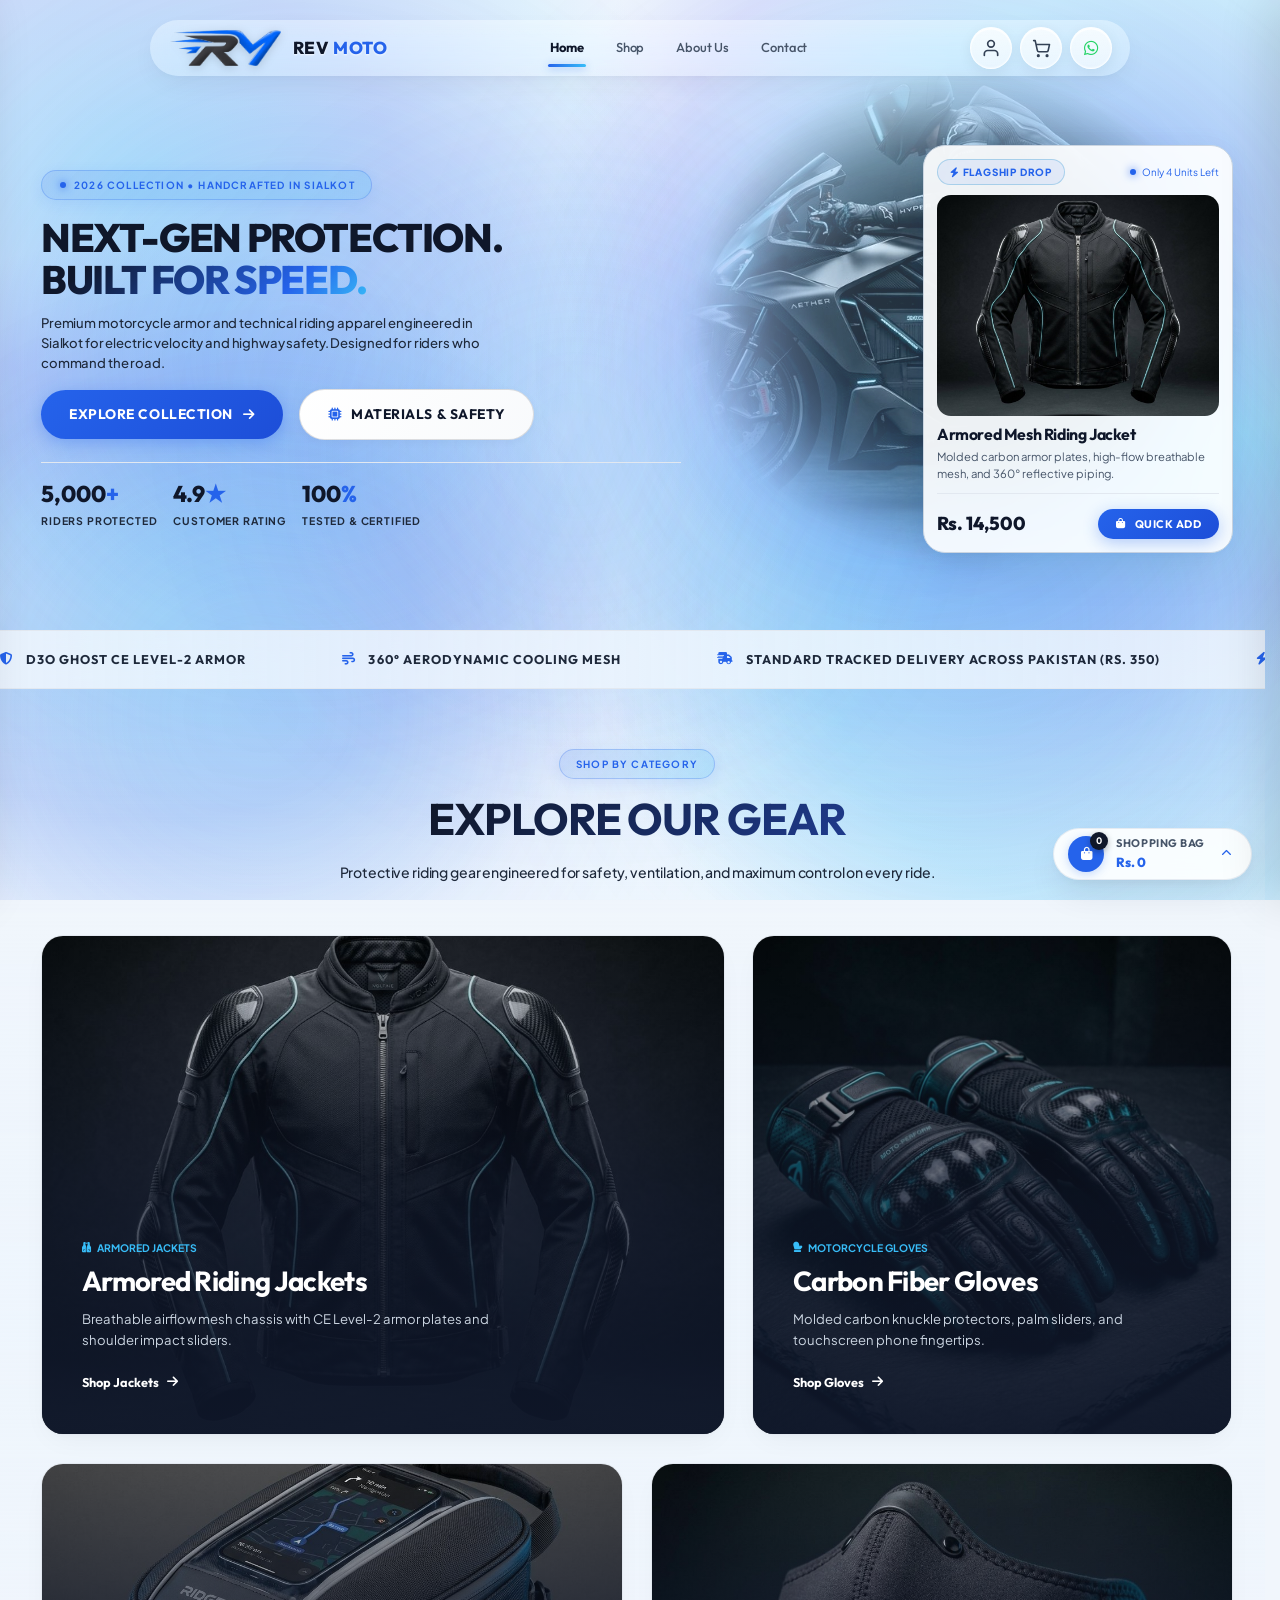
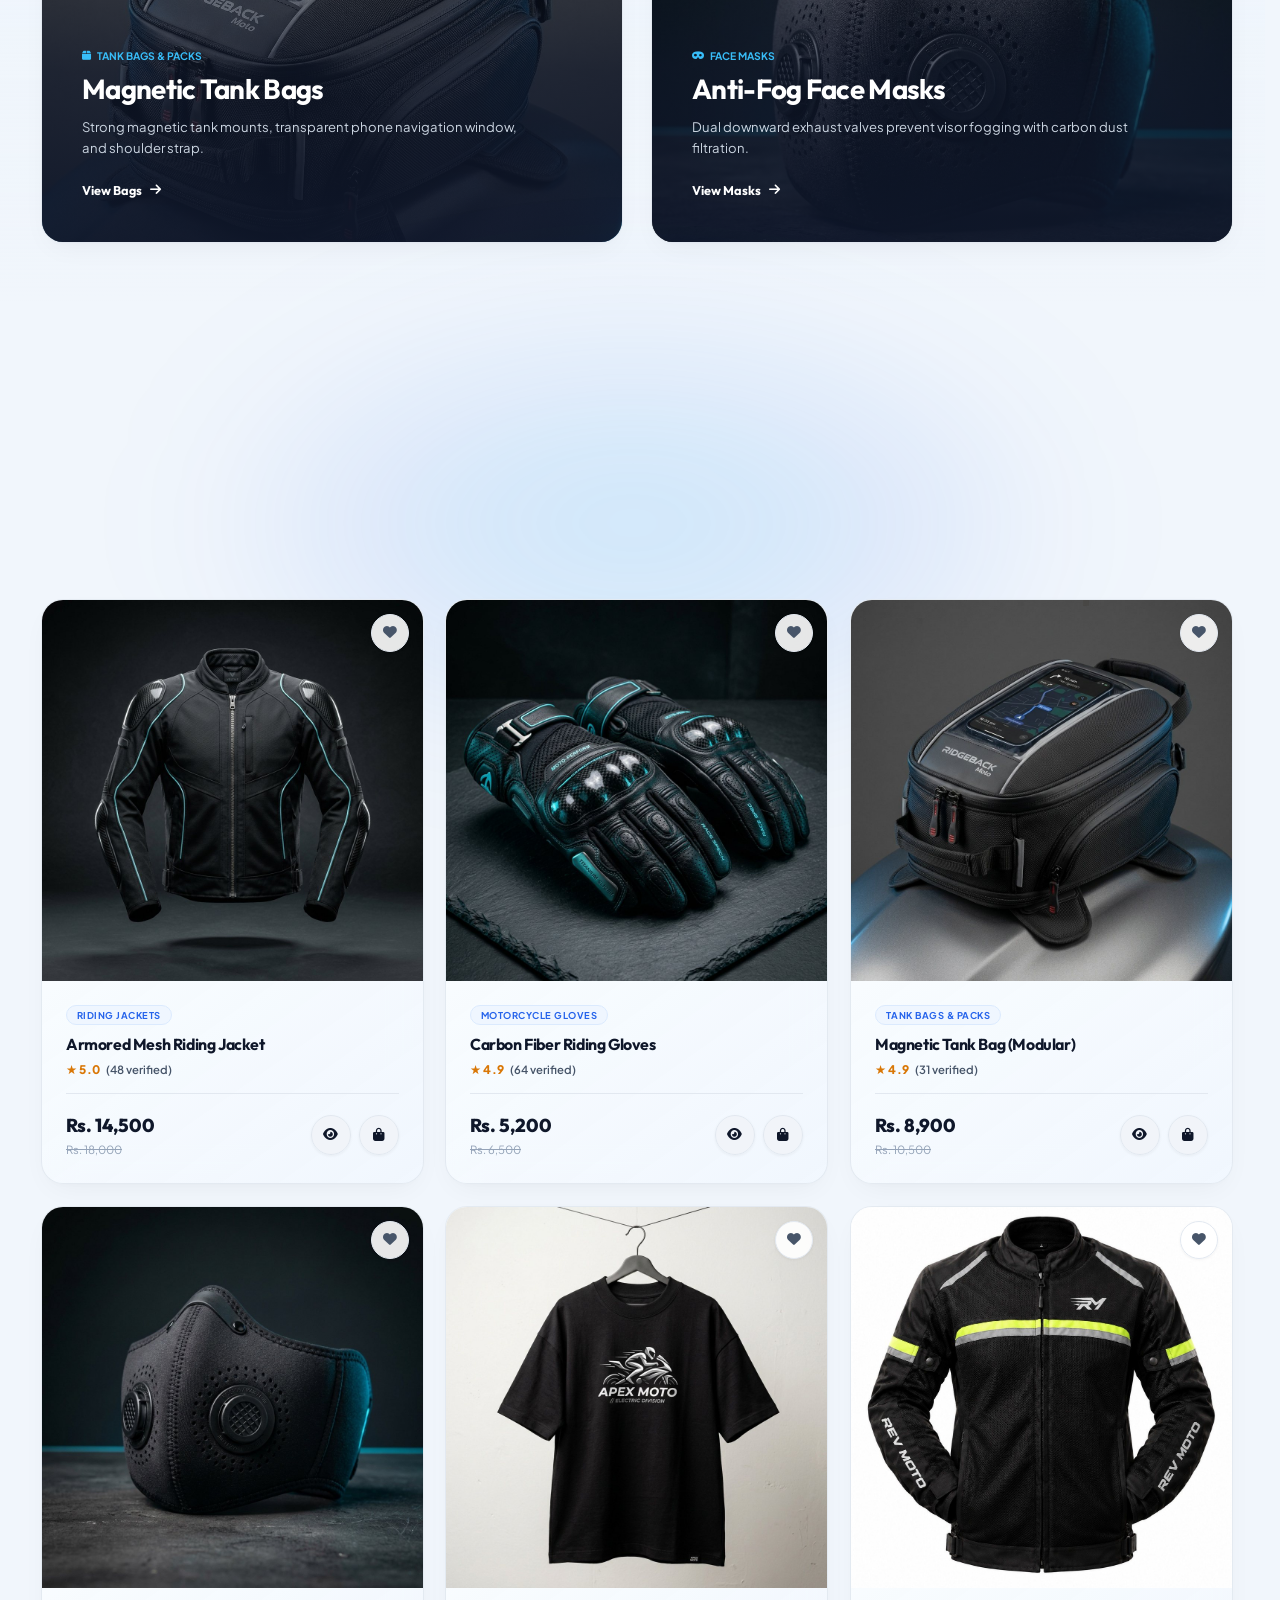
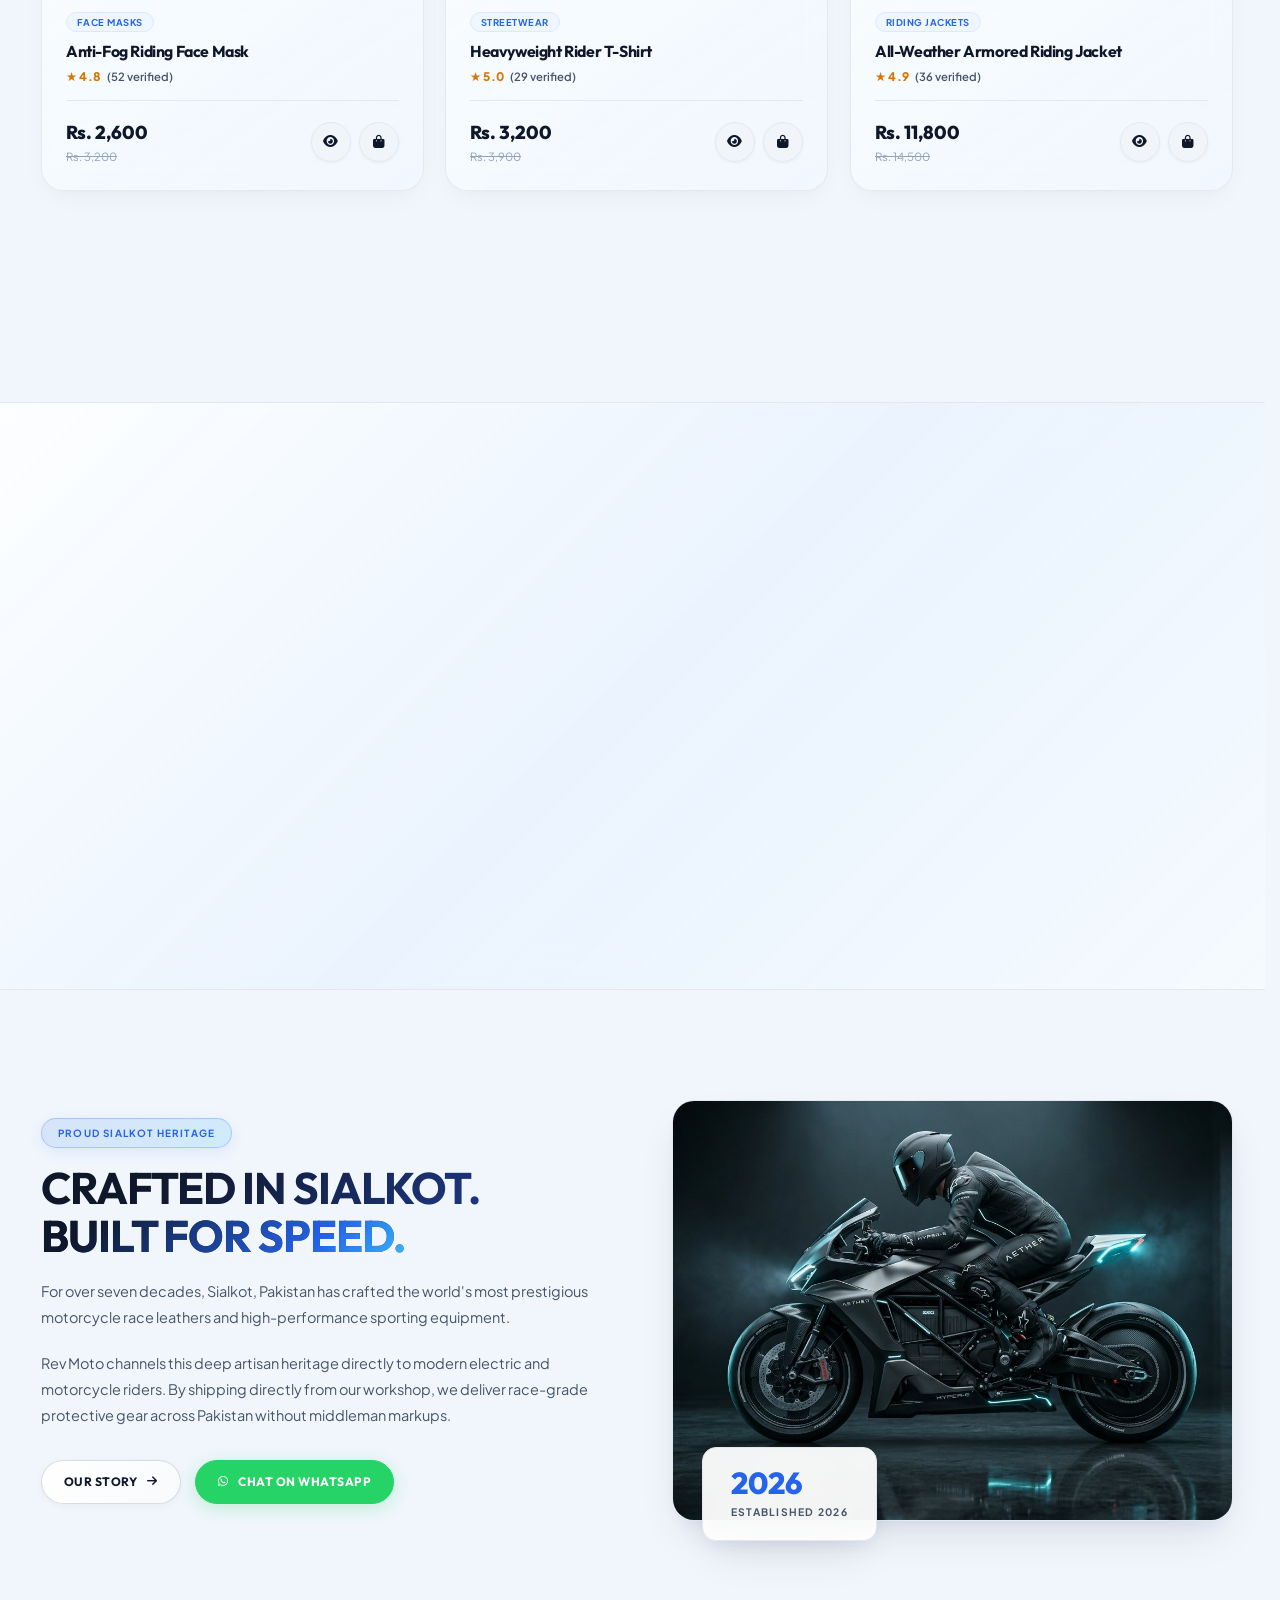
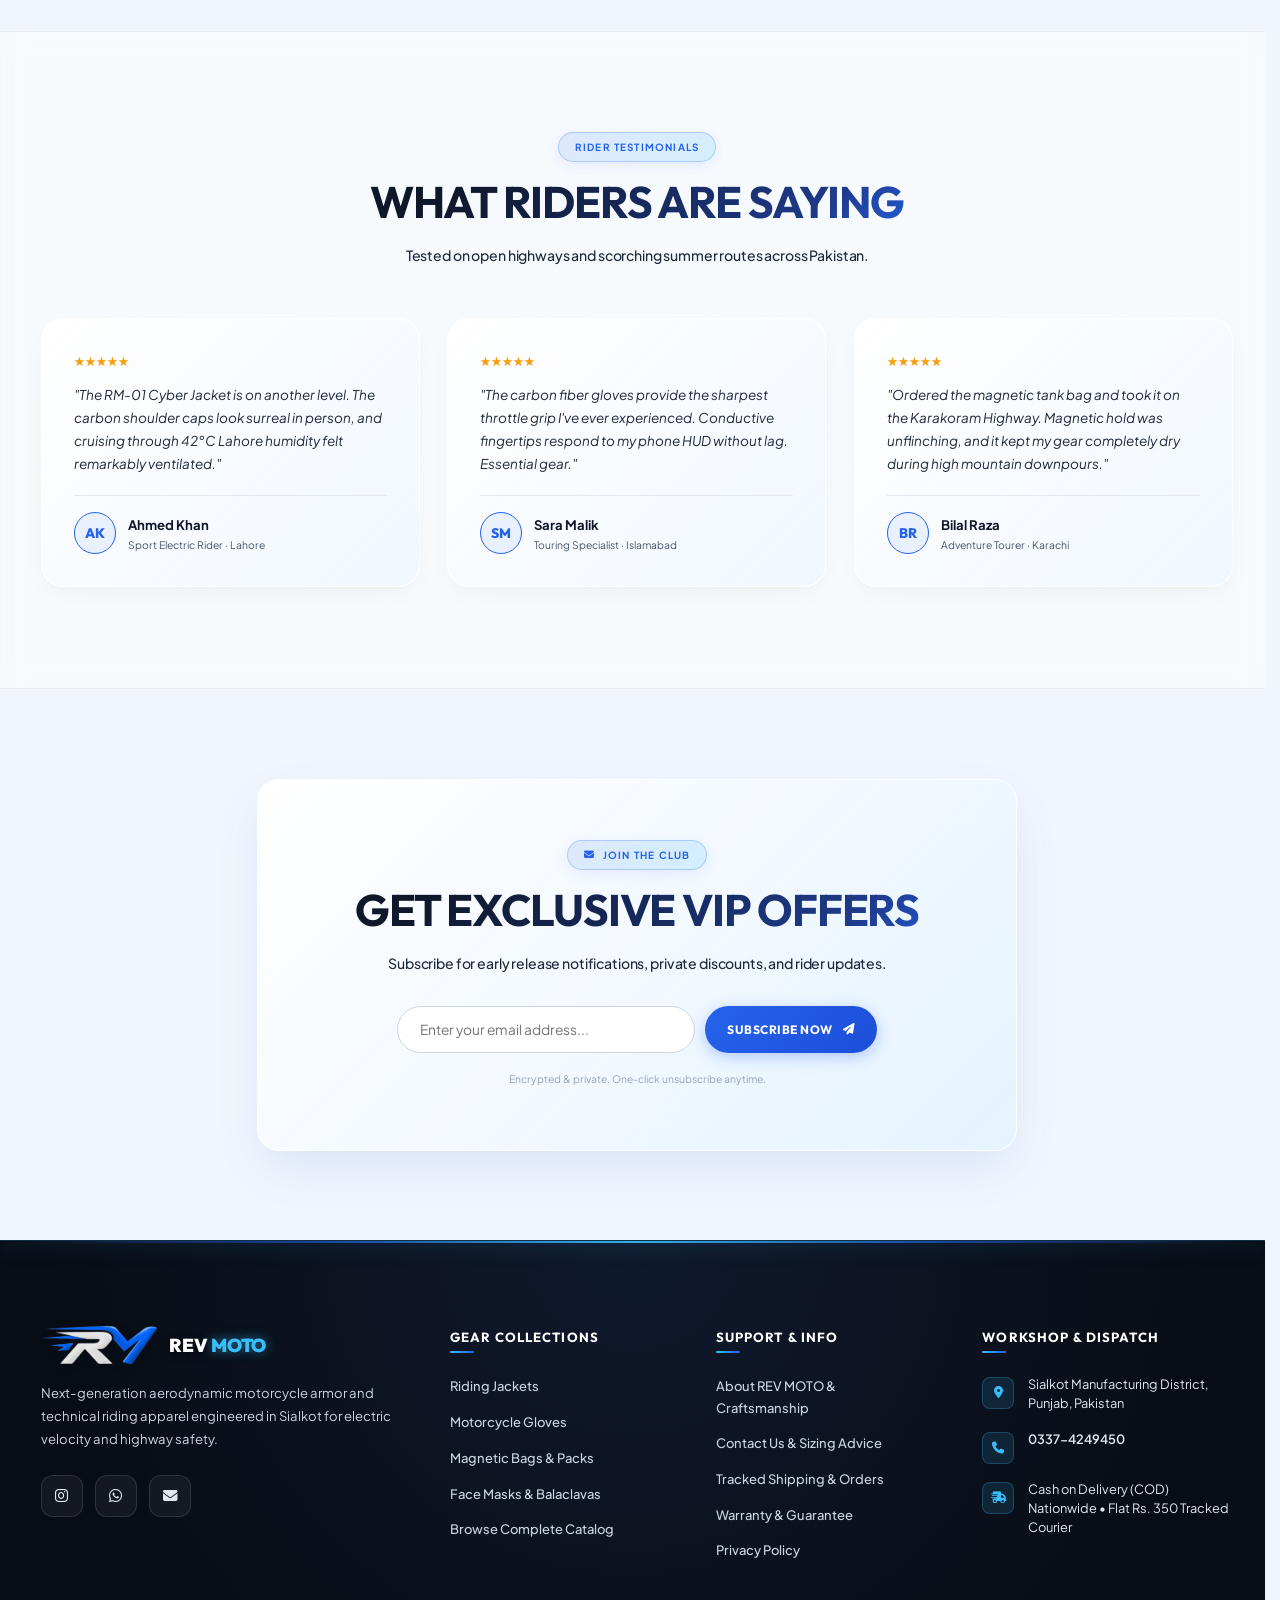
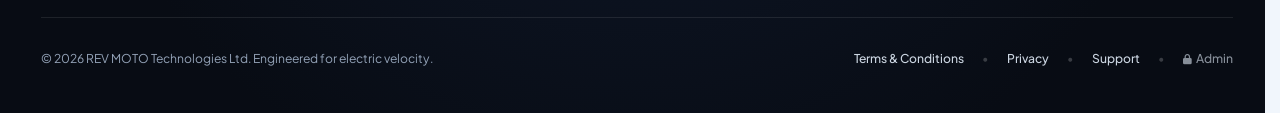
==== commit 06433188: "Enhance product card design: pill category, prominent rating, and unified action icon colors" ====
--- a/index.html
+++ b/index.html
@@ -9,7 +9,7 @@
   <link rel="preconnect" href="https://cdnjs.cloudflare.com" crossorigin>
   <link rel="dns-prefetch" href="https://cdnjs.cloudflare.com">
   <link rel="stylesheet" href="https://cdnjs.cloudflare.com/ajax/libs/font-awesome/6.5.1/css/all.min.css">
-  <link rel="stylesheet" href="assets/css/main.css?v=4.6">
+  <link rel="stylesheet" href="assets/css/main.css?v=4.7">
   <link rel="stylesheet" href="assets/css/pages.css?v=4.6">
 </head>
 <body>
@@ -411,7 +411,7 @@
               <a href="product.html?id=${p.id}">${p.name}</a>
             </h3>
             <div class="product-card-rating">
-              <span>★ ${Number(p.rating || 5.0).toFixed(1)}</span>
+              <span class="rating-stars">★ ${Number(p.rating || 5.0).toFixed(1)}</span>
               <span class="rating-count">(${p.reviews || 36} verified)</span>
             </div>
             <div class="product-card-bottom">
--- a/assets/css/main.css
+++ b/assets/css/main.css
@@ -1295,12 +1295,27 @@
 }
 
 .product-card-cat {
-  font-size: 0.72rem;
-  color: var(--accent-cyan);
+  display: inline-flex;
+  align-items: center;
+  align-self: flex-start;
+  padding: 3px 10px;
+  border-radius: var(--radius-pill);
+  background: #eff6ff;
+  border: 1px solid #dbeafe;
+  color: #2563eb;
+  font-size: 0.68rem;
   font-weight: 700;
   text-transform: uppercase;
-  letter-spacing: 0.1em;
-  margin-bottom: 8px;
+  letter-spacing: 0.05em;
+  margin-bottom: 10px;
+  line-height: 1.3;
+  transition: all 0.2s ease;
+}
+
+.product-card-cat:hover {
+  background: #dbeafe;
+  border-color: #bfdbfe;
+  color: #1d4ed8;
 }
 
 .product-card-title {
@@ -1320,13 +1335,22 @@
   display: flex;
   align-items: center;
   gap: 6px;
-  font-size: 0.8rem;
-  color: var(--accent-gold);
+  font-size: 0.86rem;
   margin-bottom: 16px;
+  line-height: 1.2;
+}
+
+.product-card-rating > span:first-child,
+.product-card-rating .rating-stars {
+  color: #d97706;
+  font-weight: 800;
+  letter-spacing: 0.02em;
 }
 
 .rating-count {
-  color: var(--text-muted);
+  color: #475569;
+  font-size: 0.82rem;
+  font-weight: 600;
 }
 
 .product-card-bottom {
@@ -1388,20 +1412,12 @@
   box-shadow: 0 4px 14px rgba(15, 23, 42, 0.18);
 }
 
-.product-card-qv-btn {
-  color: var(--text-secondary);
-}
-
-.product-card-qv-btn:hover {
-  background: #ffffff;
-  color: var(--accent-cyan);
-  border-color: var(--accent-cyan);
-}
-
+.product-card-qv-btn,
 .product-card-add-btn {
   color: var(--text-pure);
 }
 
+.product-card-qv-btn:hover,
 .product-card-add-btn:hover {
   background: var(--accent-dark);
   border-color: var(--accent-dark);
@@ -1441,8 +1457,11 @@
   }
 
   .product-card-cat {
-    font-size: 0.62rem;
-    margin-bottom: 3px;
+    font-size: 0.58rem;
+    padding: 2px 7px;
+    margin-bottom: 5px;
+    letter-spacing: 0.04em;
+    max-width: 100%;
     white-space: nowrap;
     overflow: hidden;
     text-overflow: ellipsis;
@@ -1460,13 +1479,21 @@
   }
 
   .product-card-rating {
+    font-size: 0.74rem;
+    gap: 4px;
+    margin-bottom: 8px;
+  }
+
+  .product-card-rating > span:first-child,
+  .product-card-rating .rating-stars {
+    font-weight: 800;
+    color: #d97706;
+  }
+
+  .rating-count {
     font-size: 0.70rem;
-    gap: 3px;
-    margin-bottom: 8px;
-  }
-
-  .rating-count {
-    font-size: 0.64rem;
+    font-weight: 600;
+    color: #475569;
   }
 
   .product-card-bottom {
@@ -1517,7 +1544,8 @@
   }
 
   .product-card-cat {
-    font-size: 0.58rem;
+    font-size: 0.54rem;
+    padding: 1px 6px;
   }
 
   .product-card-title {
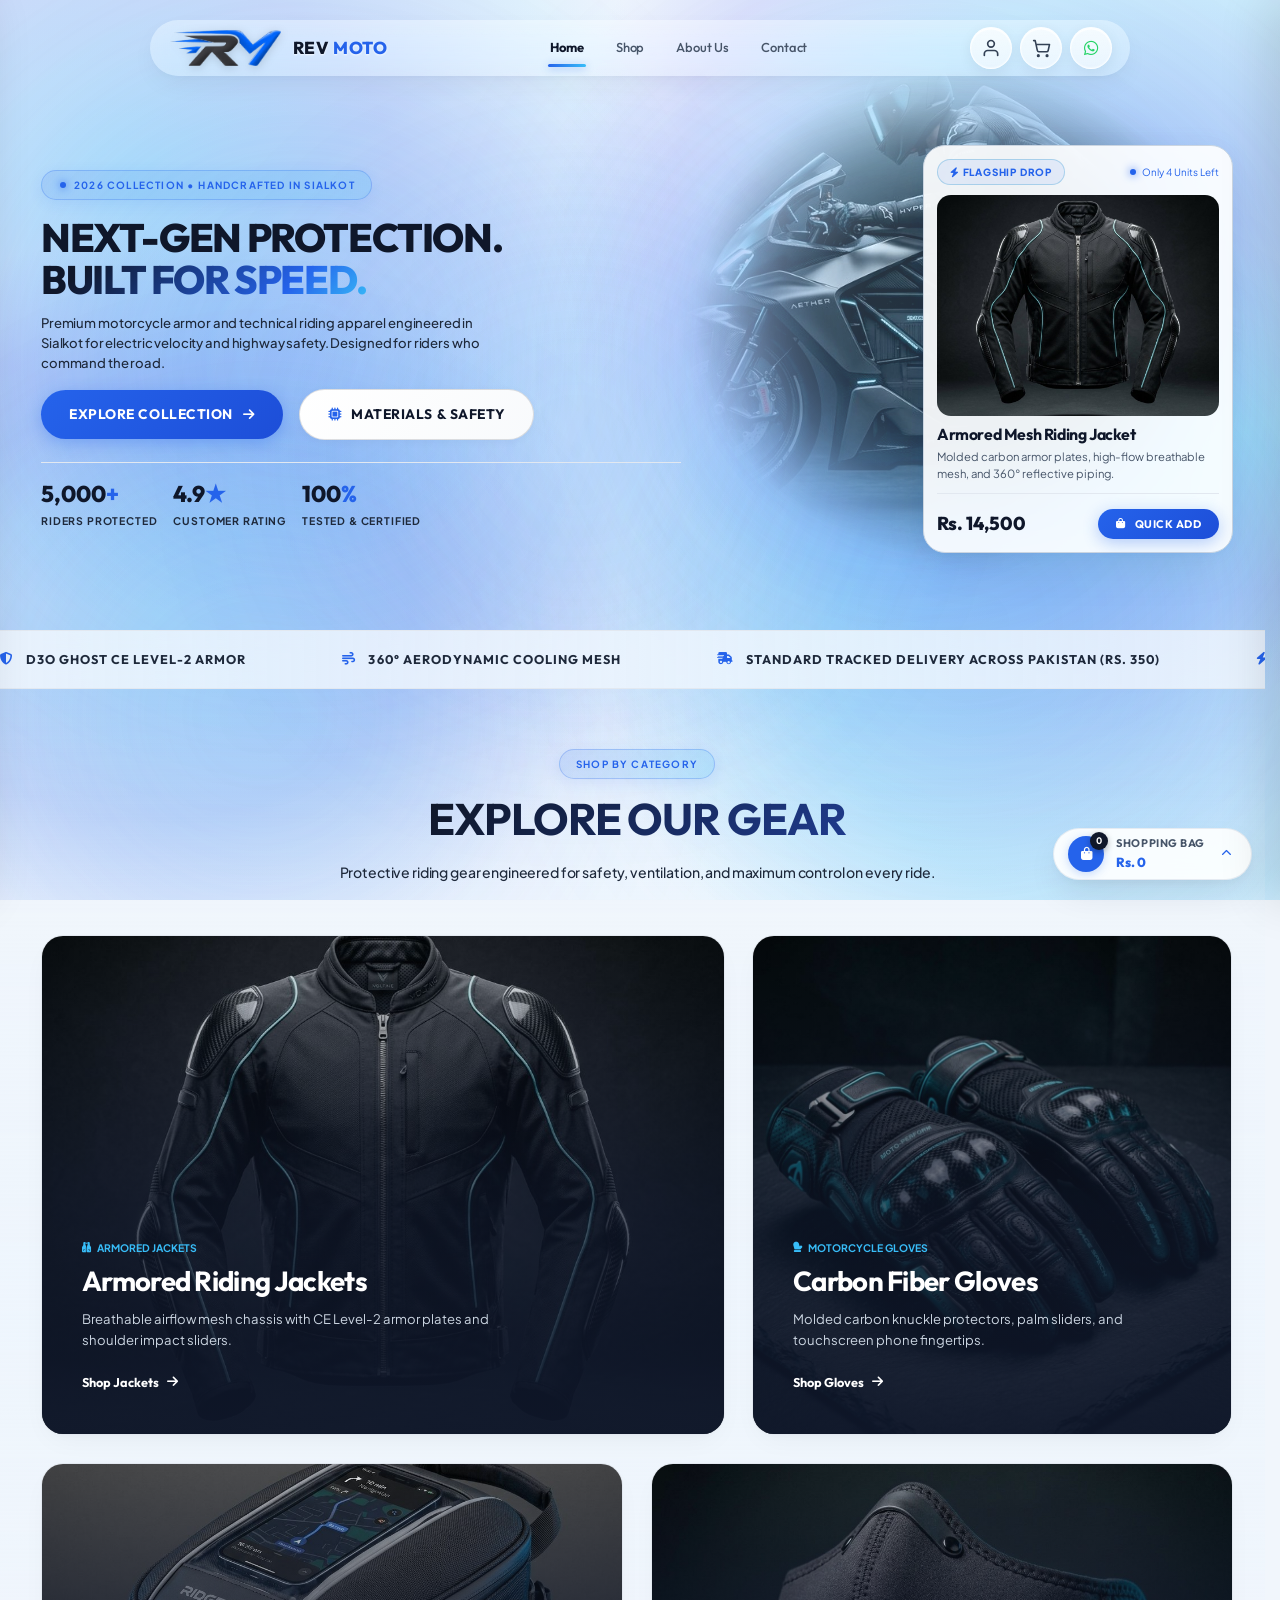
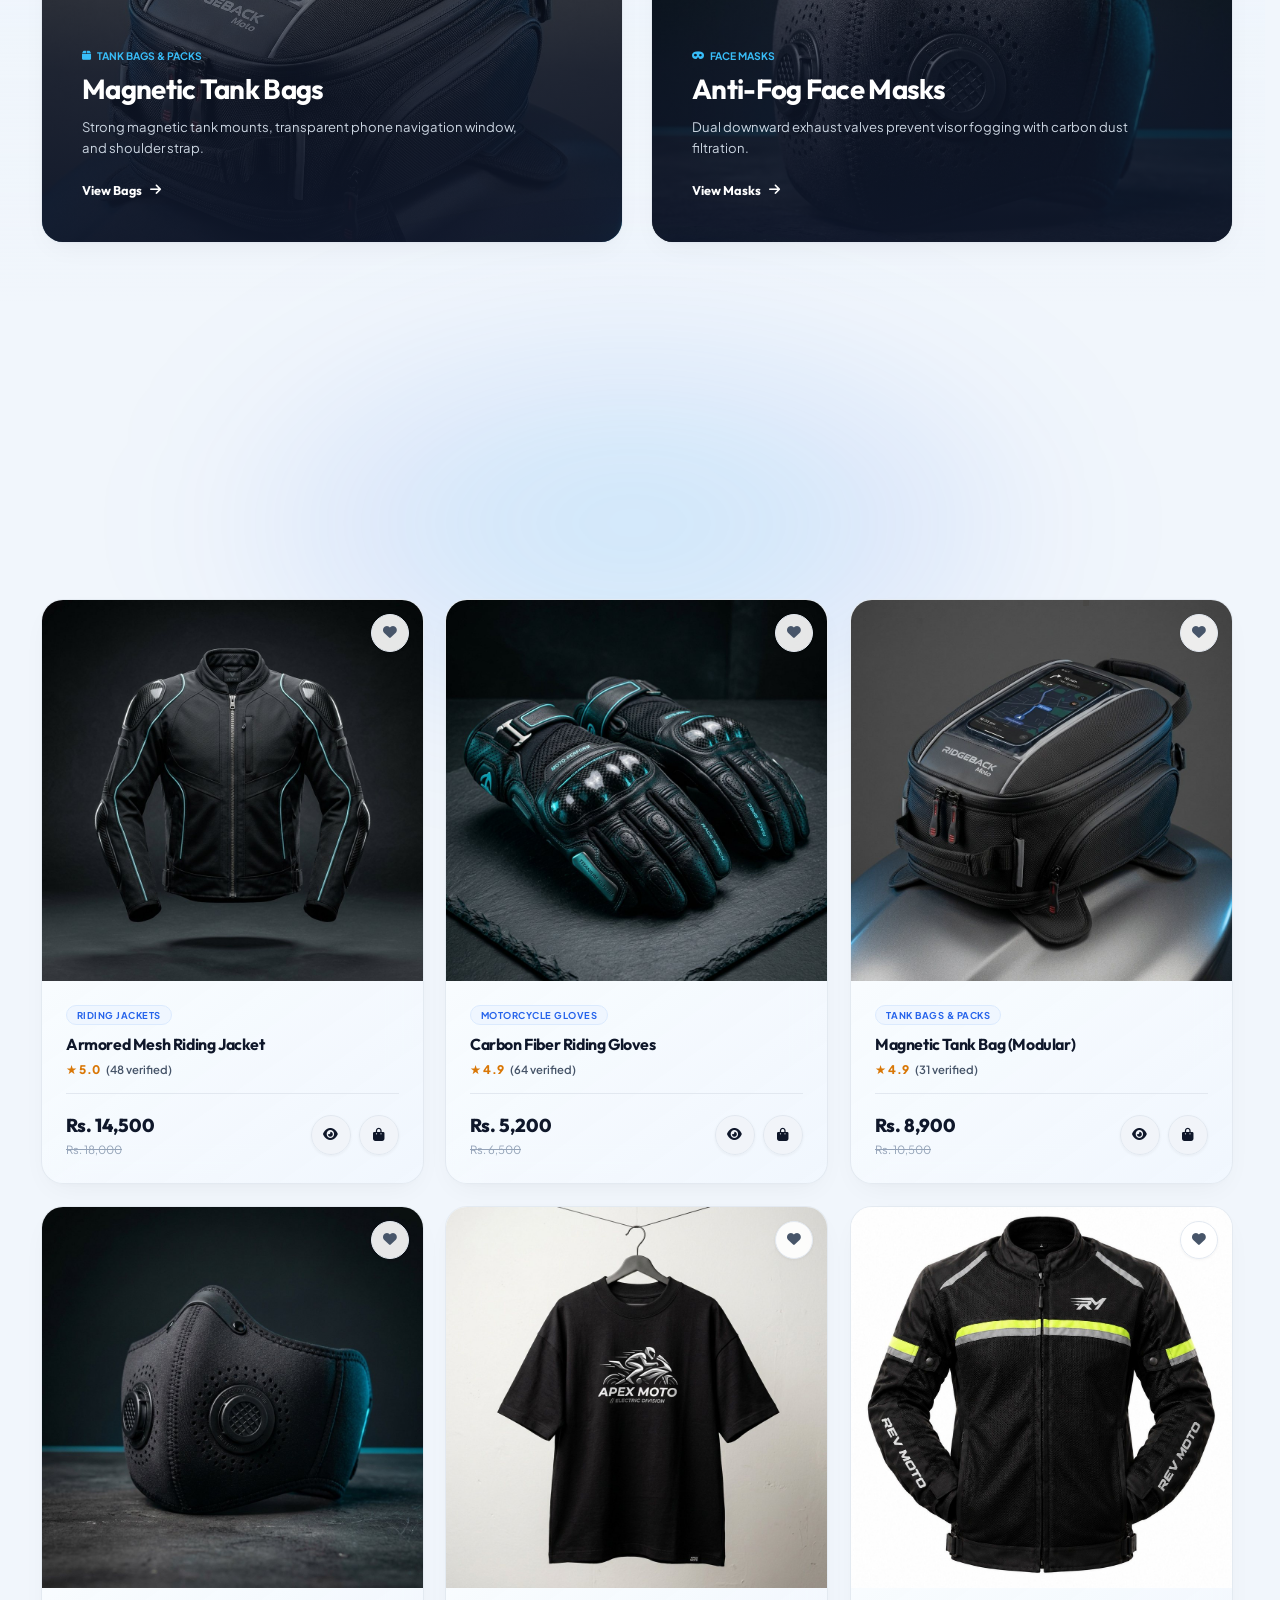
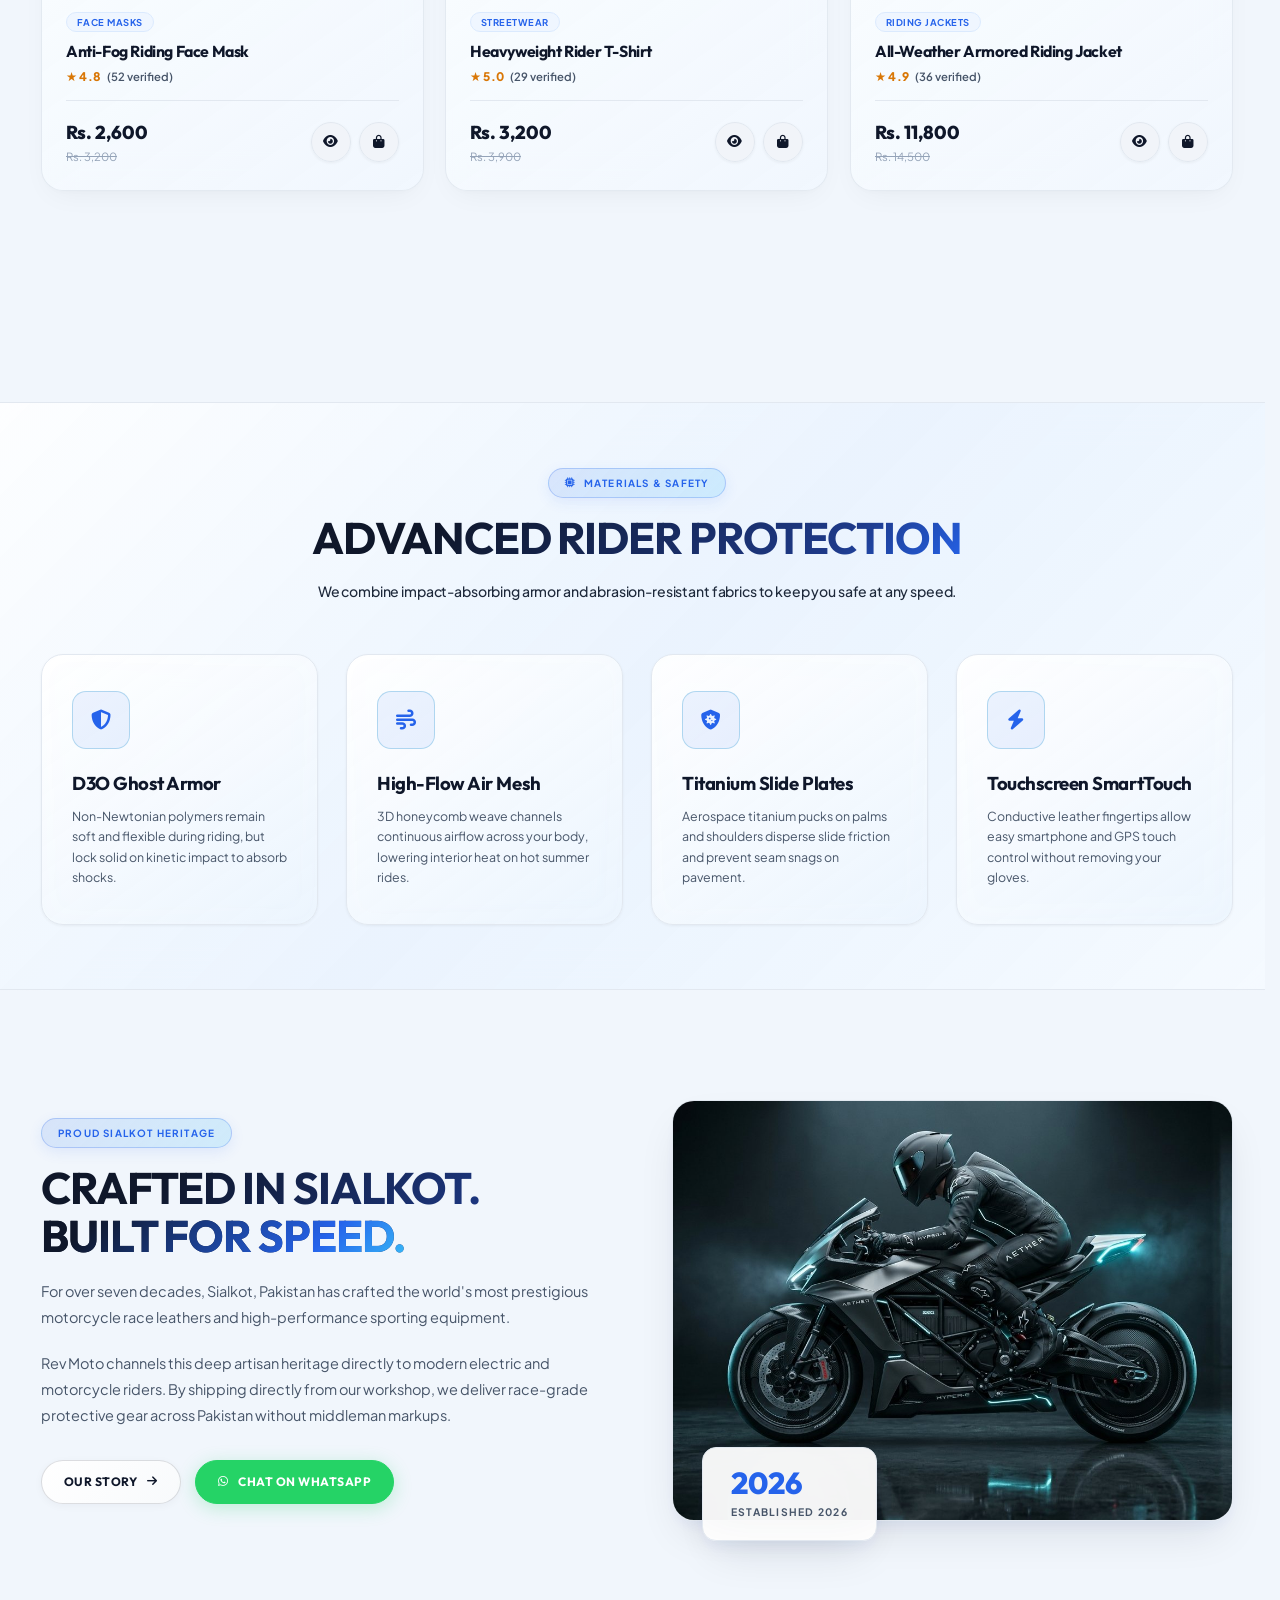
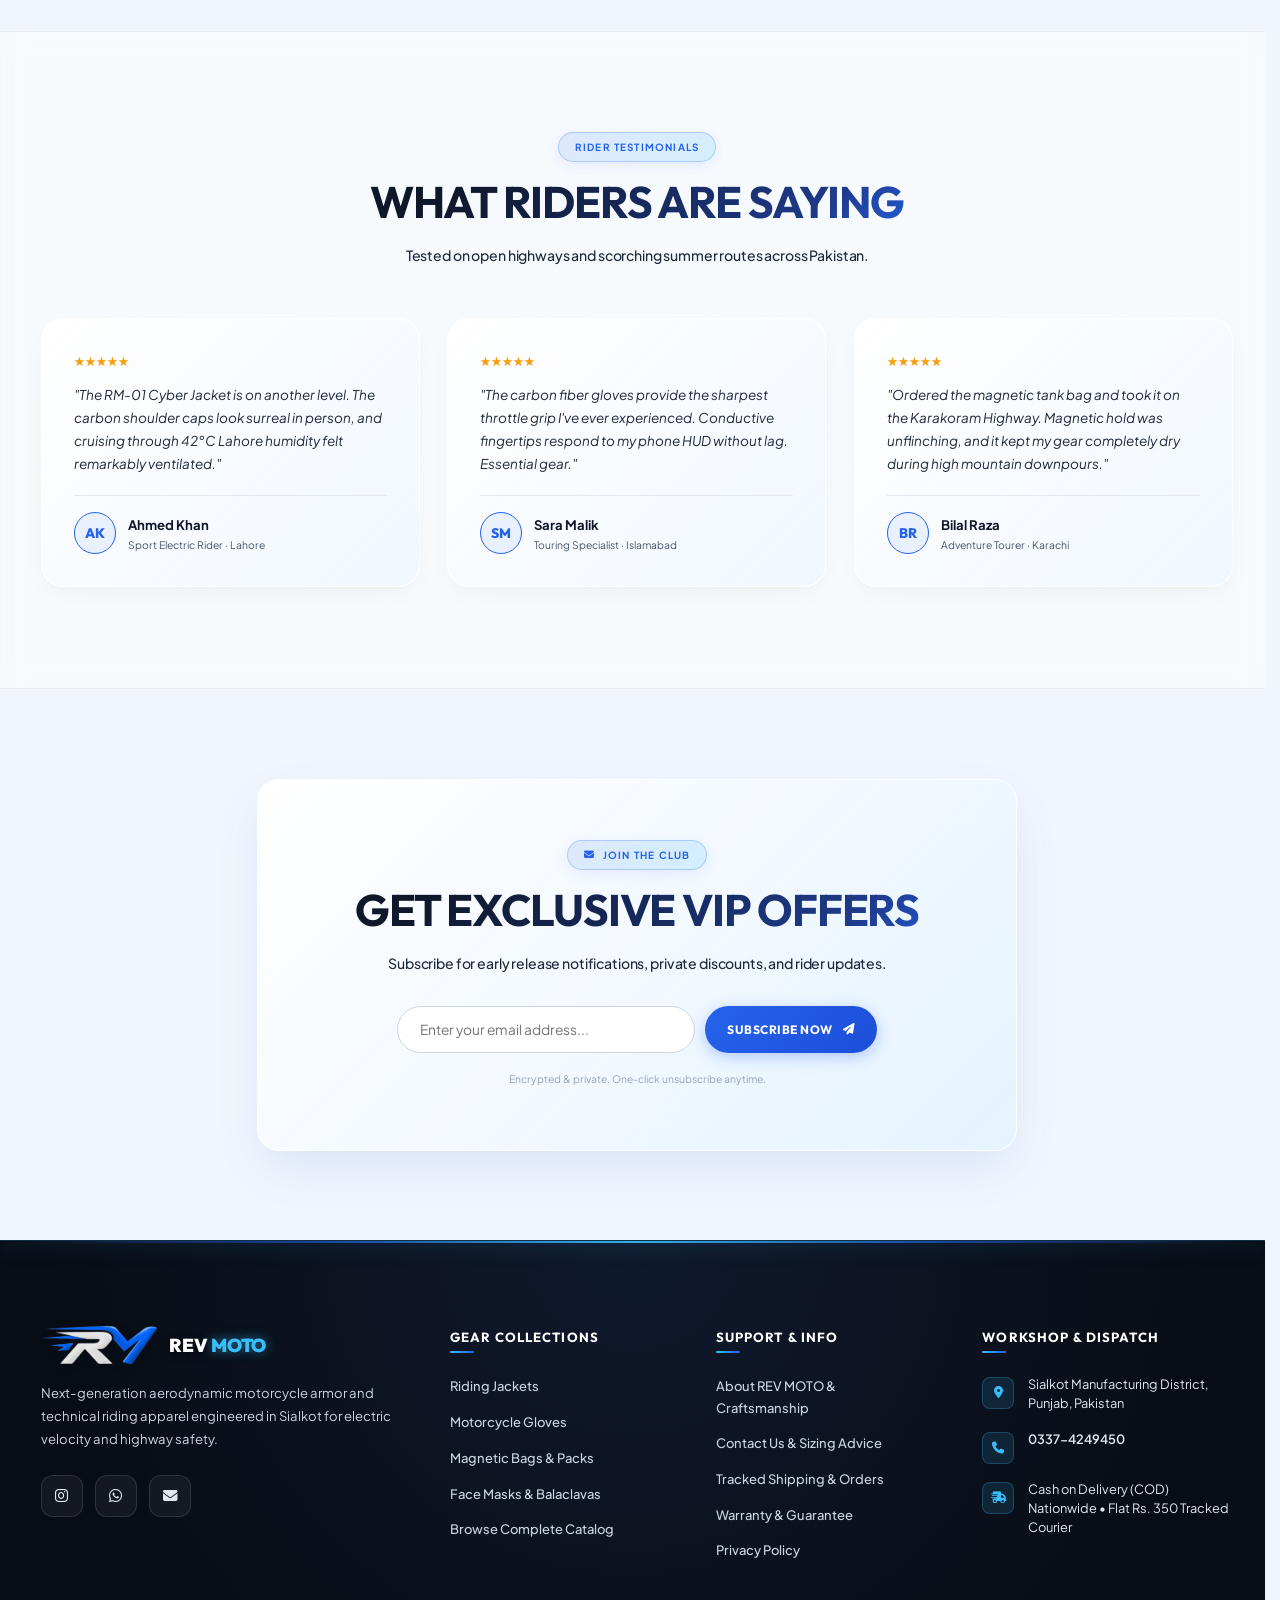
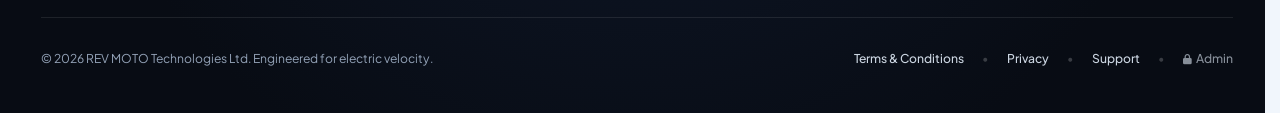
==== commit d08c1175: "Make footer compact on mobile with 2-column links grid and optimized padding" ====
--- a/index.html
+++ b/index.html
@@ -9,7 +9,7 @@
   <link rel="preconnect" href="https://cdnjs.cloudflare.com" crossorigin>
   <link rel="dns-prefetch" href="https://cdnjs.cloudflare.com">
   <link rel="stylesheet" href="https://cdnjs.cloudflare.com/ajax/libs/font-awesome/6.5.1/css/all.min.css">
-  <link rel="stylesheet" href="assets/css/main.css?v=4.7">
+  <link rel="stylesheet" href="assets/css/main.css?v=4.8">
   <link rel="stylesheet" href="assets/css/pages.css?v=4.6">
 </head>
 <body>
--- a/assets/css/main.css
+++ b/assets/css/main.css
@@ -2086,9 +2086,80 @@
     height: 36px;
     font-size: 0.95rem;
   }
+  /* Compact Modern Mobile Footer */
+  .site-footer {
+    padding: 38px 0 20px;
+  }
   .footer-grid {
-    grid-template-columns: 1fr;
-    gap: 36px;
+    grid-template-columns: repeat(2, 1fr);
+    gap: 24px 16px;
+    margin-bottom: 24px;
+  }
+  .footer-col-brand {
+    grid-column: 1 / -1;
+  }
+  .footer-col-brand .pill-brand {
+    margin-bottom: 10px !important;
+  }
+  .footer-brand-desc {
+    font-size: 0.82rem;
+    line-height: 1.5;
+    margin-bottom: 14px;
+    color: #94a3b8;
+    max-width: 100%;
+  }
+  .footer-social-row {
+    gap: 8px;
+  }
+  .social-icon-btn {
+    width: 36px;
+    height: 36px;
+    font-size: 0.92rem;
+    border-radius: 10px;
+  }
+  .footer-heading {
+    font-size: 0.82rem;
+    margin-bottom: 12px;
+    padding-bottom: 5px;
+    letter-spacing: 0.06em;
+  }
+  .footer-heading::after {
+    width: 18px;
+    height: 2px;
+  }
+  .footer-nav-list {
+    gap: 8px;
+  }
+  .footer-nav-list a {
+    font-size: 0.82rem;
+    line-height: 1.35;
+  }
+  .footer-grid > div:last-child {
+    grid-column: 1 / -1;
+  }
+  .footer-info-item {
+    gap: 10px;
+    margin-bottom: 8px;
+    font-size: 0.80rem;
+    line-height: 1.4;
+  }
+  .footer-info-icon {
+    width: 26px;
+    height: 26px;
+    min-width: 26px;
+    font-size: 0.75rem;
+    border-radius: 6px;
+  }
+  .footer-bottom {
+    padding-top: 16px;
+    font-size: 0.74rem;
+    gap: 10px;
+    flex-direction: column;
+    text-align: center;
+  }
+  .footer-bottom div:last-child {
+    justify-content: center;
+    gap: 12px !important;
   }
   .floating-cart-dock {
     bottom: 16px;
@@ -2165,6 +2236,23 @@
     width: 34px;
     height: 34px;
     font-size: 0.9rem;
+  }
+  .site-footer {
+    padding: 32px 0 18px;
+  }
+  .footer-grid {
+    gap: 20px 12px;
+    margin-bottom: 20px;
+  }
+  .footer-heading {
+    font-size: 0.78rem;
+    margin-bottom: 10px;
+  }
+  .footer-nav-list a {
+    font-size: 0.78rem;
+  }
+  .footer-brand-desc {
+    font-size: 0.80rem;
   }
 }
 
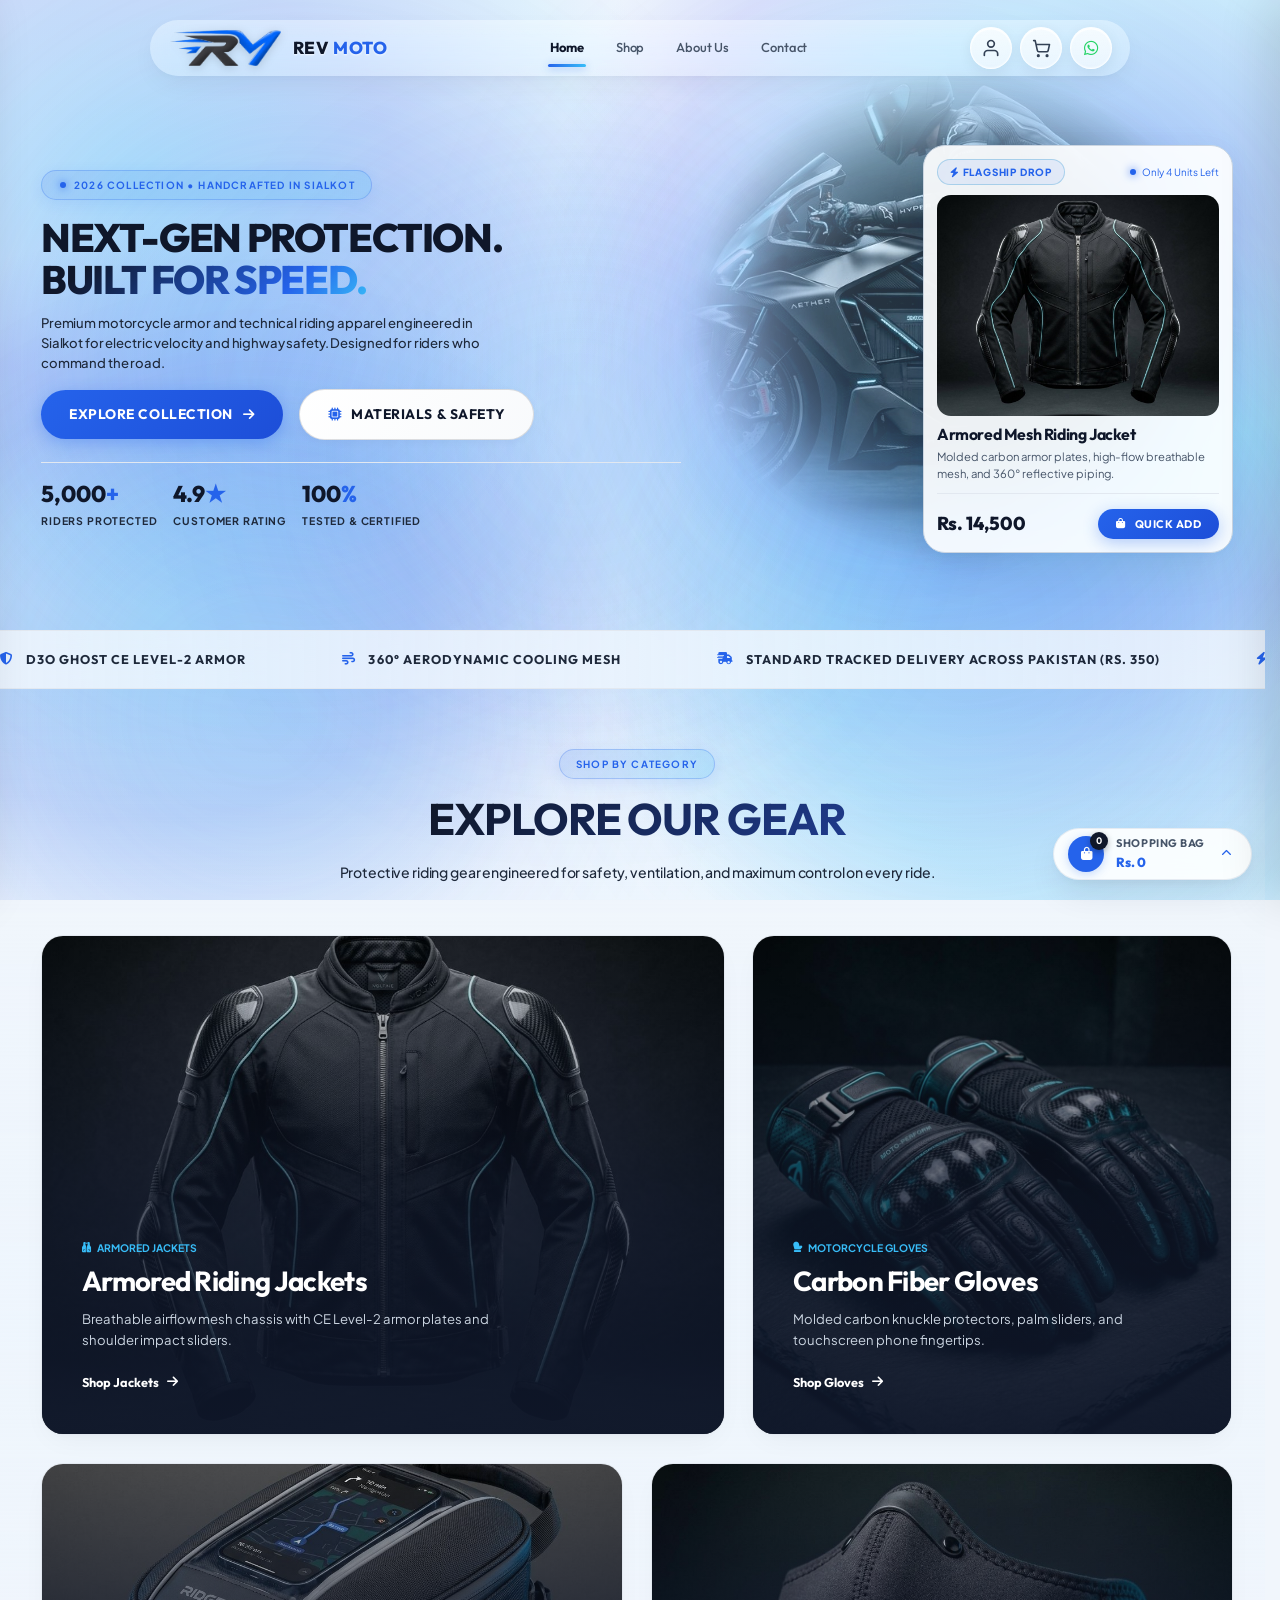
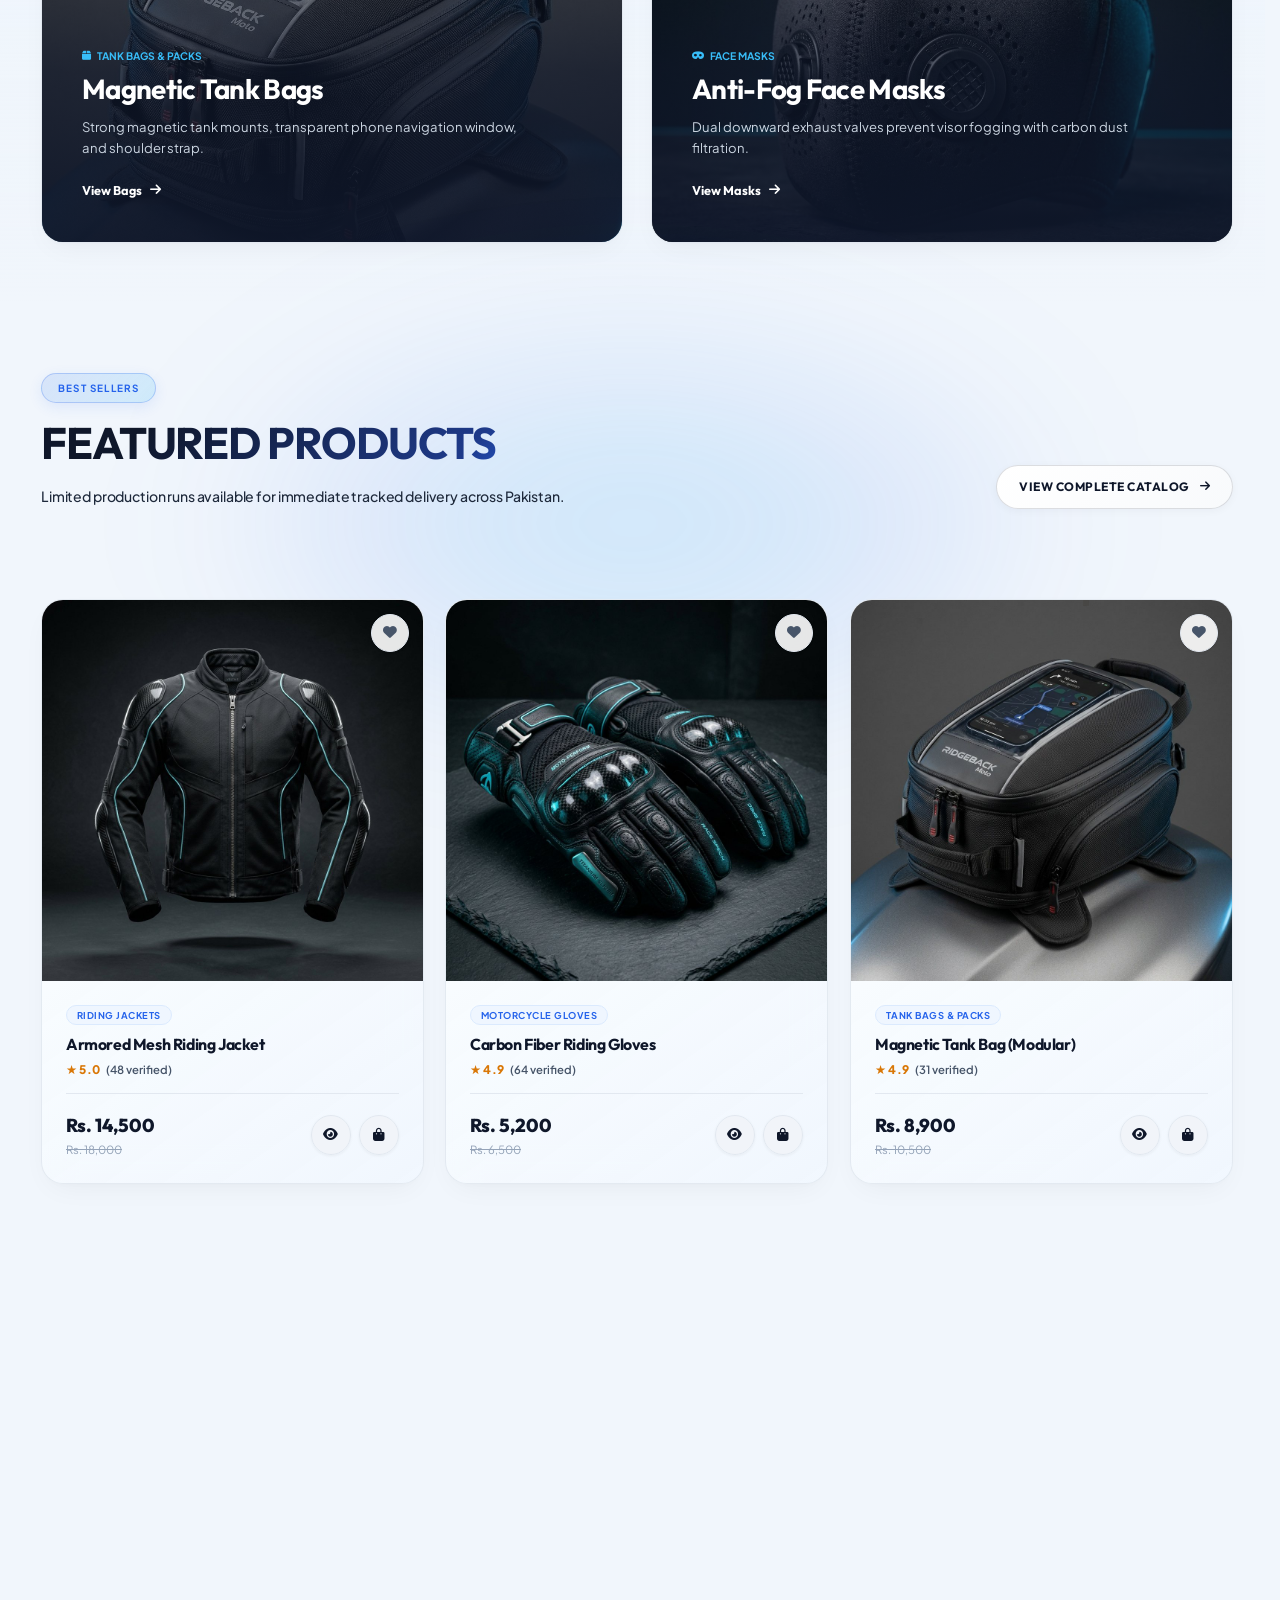
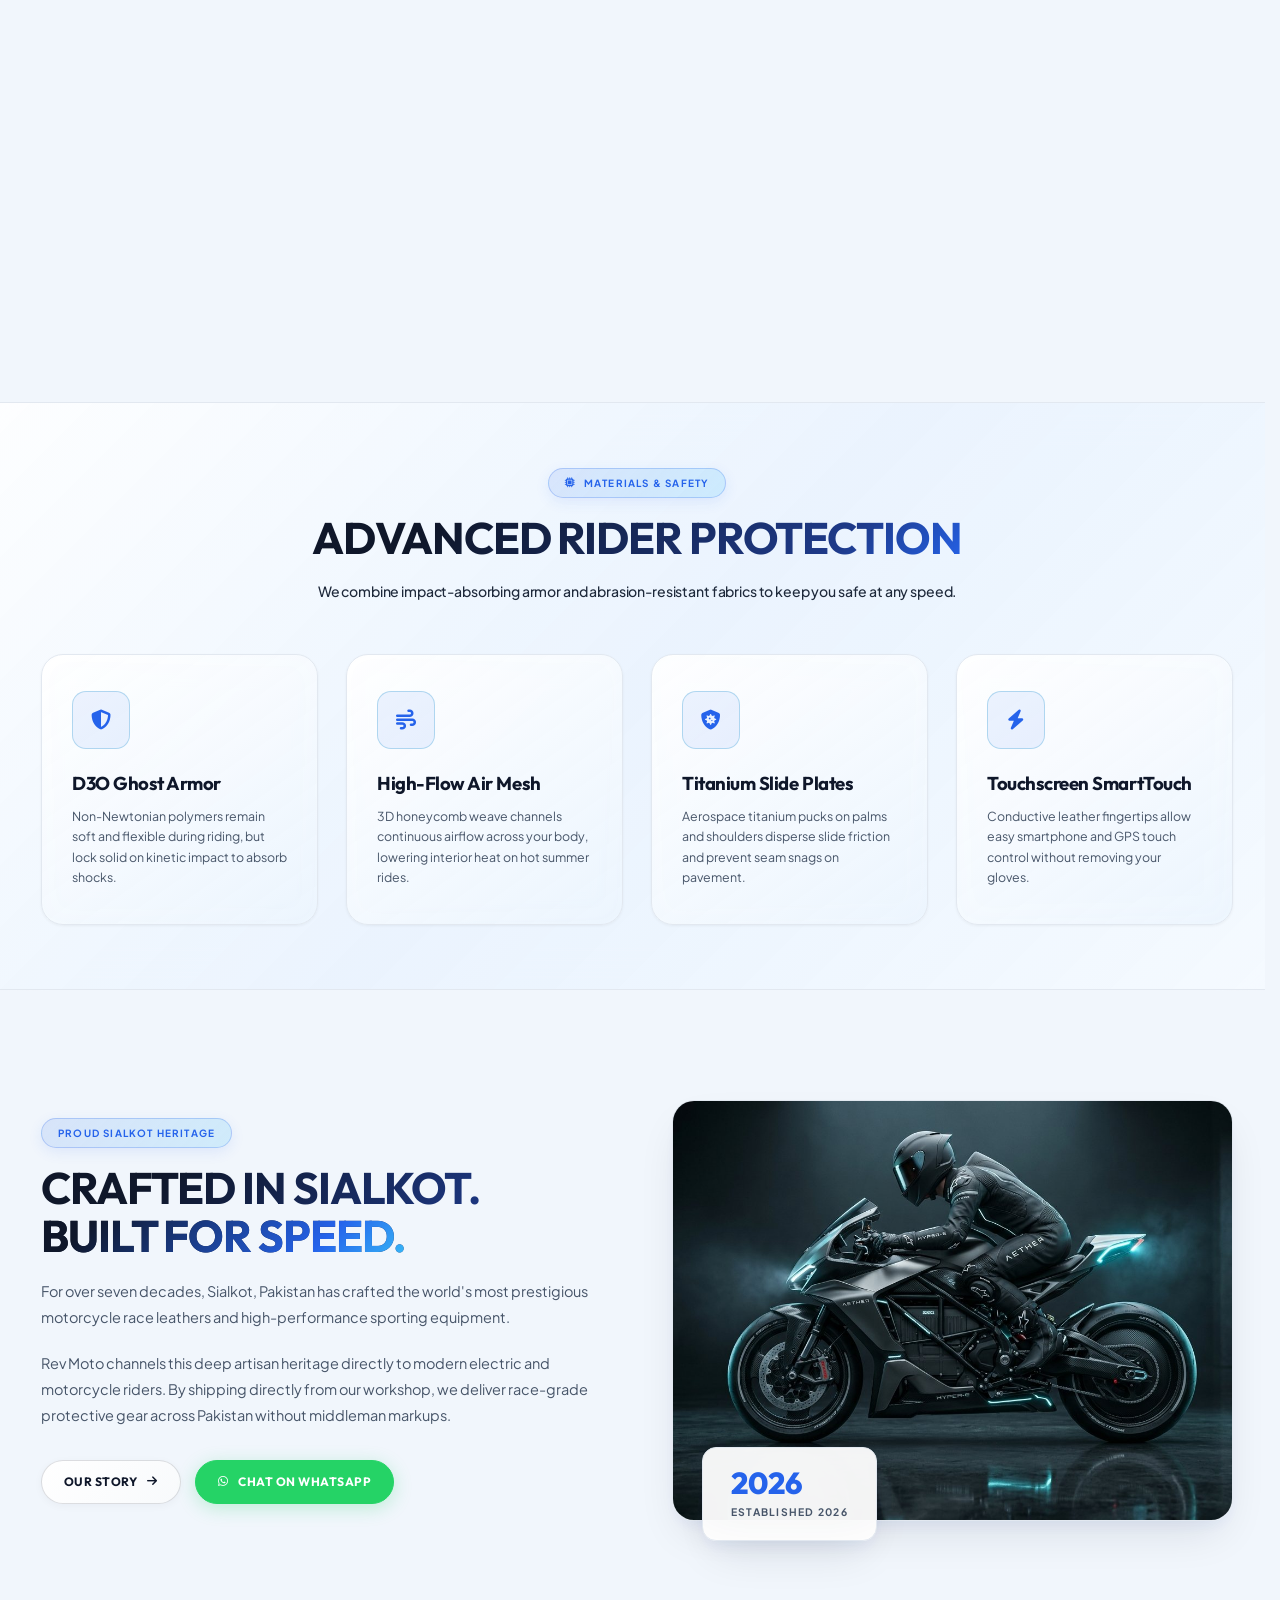
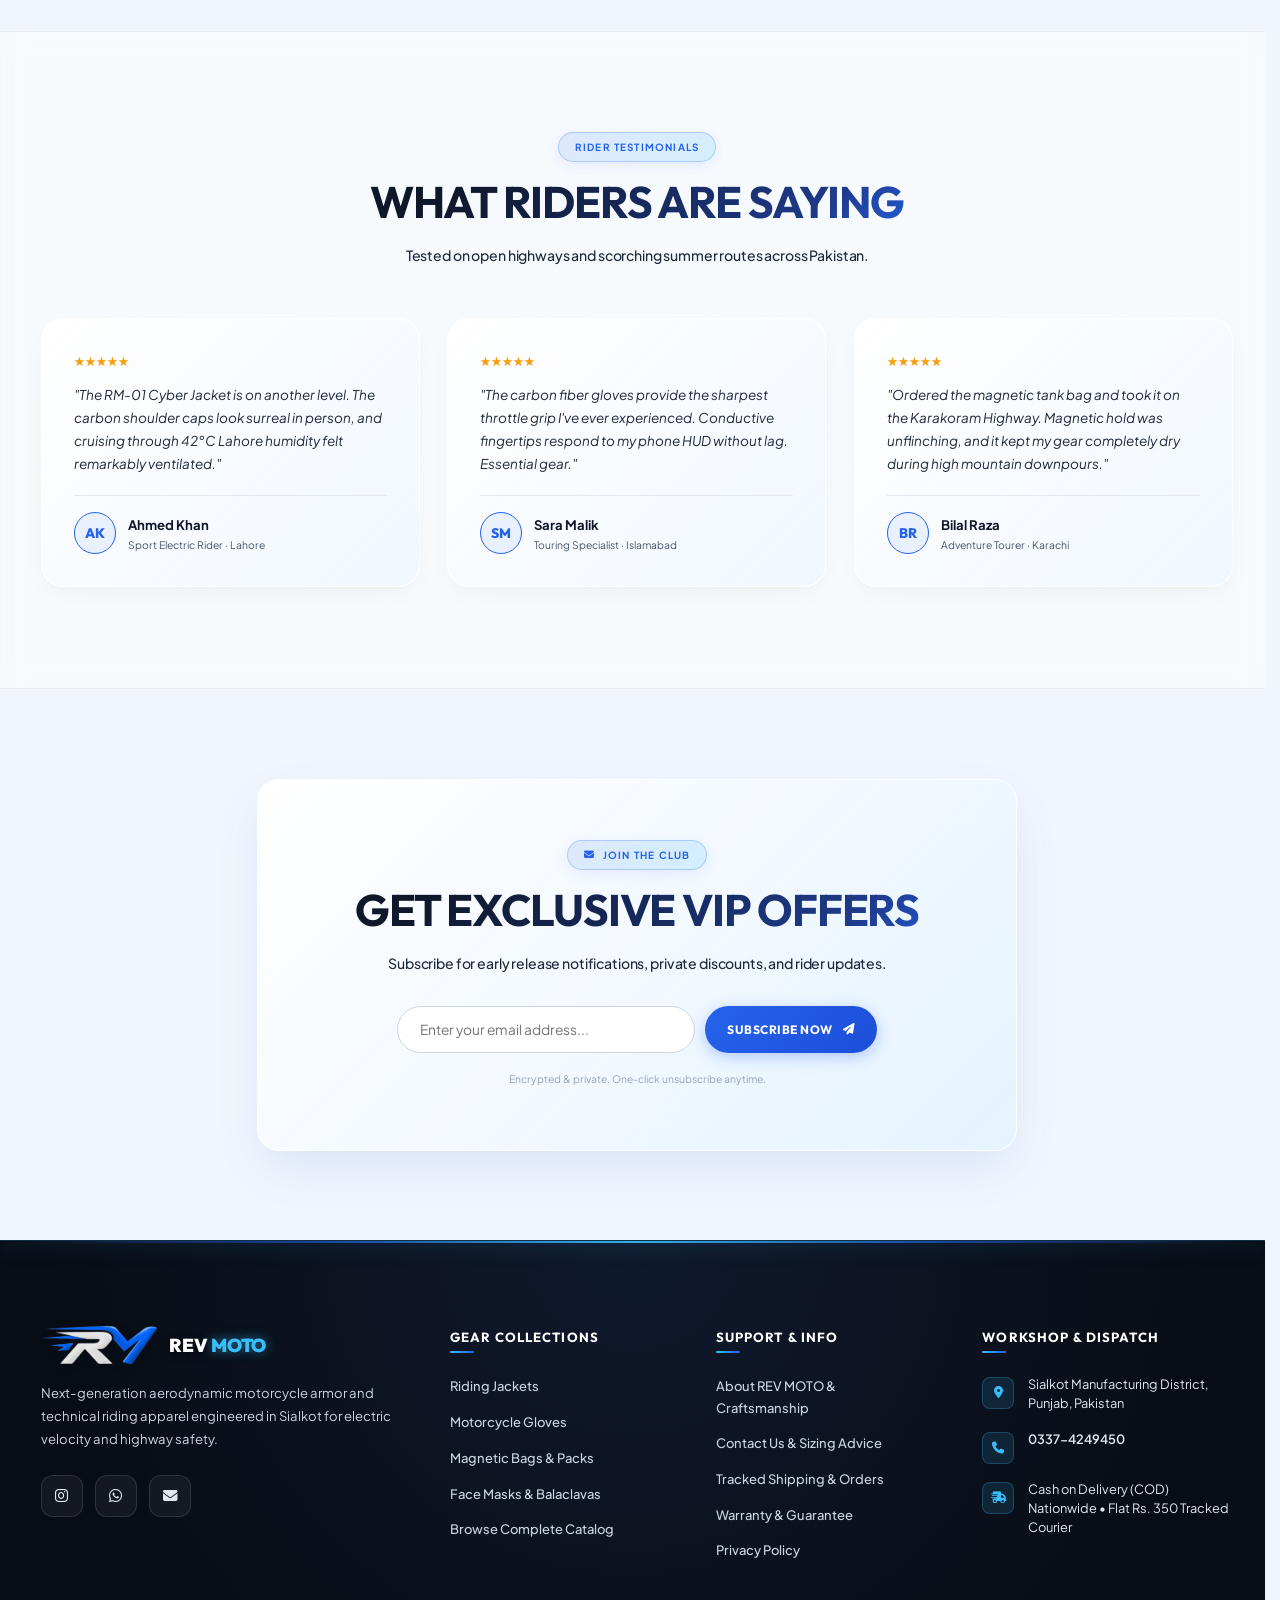
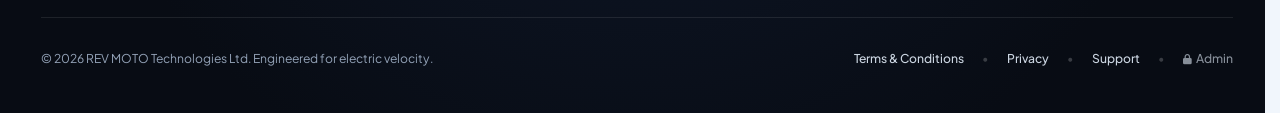
==== commit 80b503a1: "Remove product badge/tag field and sync out-of-stock state across website and quick view" ====
--- a/index.html
+++ b/index.html
@@ -374,20 +374,25 @@
   </section>
 
   <!-- Scripts -->
-  <script src="assets/js/store.js?v=4.6"></script>
+  <script src="assets/js/store.js?v=4.7"></script>
   <script src="assets/js/smooth-scroll.js?v=4.4"></script>
   <script src="assets/js/user-profile.js?v=1.3"></script>
-  <script src="assets/js/navbar.js?v=4.7"></script>
+  <script src="assets/js/navbar.js?v=4.8"></script>
   <script>
     function quickAddHeroJacket(event) {
       const jacket = STORE_PRODUCTS.find(p => p.id === 'rm-cyber-jacket-01') || STORE_PRODUCTS[0];
-      if (jacket) {
-        addToCart(jacket, {
-          size: 'L (41-43")',
-          sourceEl: event.currentTarget,
-          openDrawer: false,
-        });
-      }
+      if (!jacket) return;
+      if (jacket.inStock === false) {
+        if (typeof showToast === 'function') {
+          showToast(`"${jacket.name}" is currently out of stock.`, 'info');
+        }
+        return;
+      }
+      addToCart(jacket, {
+        size: 'L (41-43")',
+        sourceEl: event.currentTarget,
+        openDrawer: false,
+      });
     }
 
     function renderHomeProducts() {
@@ -395,12 +400,15 @@
       if (!grid) return;
 
       const featured = STORE_PRODUCTS.slice(0, 6);
-      grid.innerHTML = featured.map((p, idx) => `
-        <div class="product-card reveal-zoom-up stagger-${(idx % 4) + 1}" data-product-id="${p.id}">
+      grid.innerHTML = featured.map((p, idx) => {
+        const isOutOfStock = p.inStock === false;
+        return `
+        <div class="product-card reveal-zoom-up stagger-${(idx % 4) + 1} ${isOutOfStock ? 'is-out-of-stock' : ''}" data-product-id="${p.id}">
           <div class="product-card-media">
             <a href="product.html?id=${p.id}">
               <img src="${p.img}" alt="${p.name}" class="product-card-img" loading="lazy" decoding="async" onerror="this.src='assets/images/jacket_cyber.jpg'">
             </a>
+            ${isOutOfStock ? '<span class="stock-badge-overlay">Out of Stock</span>' : ''}
             <button class="product-card-wish ${isWishlisted(p.id) ? 'active' : ''}" onclick="handleWishToggle('${p.id}', this)" aria-label="Save to Wishlist">
               <i class="fas fa-heart"></i>
             </button>
@@ -423,14 +431,14 @@
                 <button class="product-card-action-btn product-card-qv-btn" onclick="openQuickView('${p.id}', event)" aria-label="Quick View" title="Quick View">
                   <i class="fas fa-eye"></i>
                 </button>
-                <button class="product-card-action-btn product-card-add-btn" onclick="handleCardAdd('${p.id}', event)" aria-label="Add to Bag" title="Add to Bag">
-                  <i class="fas fa-shopping-bag"></i>
+                <button class="product-card-action-btn product-card-add-btn ${isOutOfStock ? 'disabled-stock-btn' : ''}" ${isOutOfStock ? 'disabled title="Out of Stock"' : `onclick="handleCardAdd('${p.id}', event)" title="Add to Bag"`} aria-label="${isOutOfStock ? 'Out of Stock' : 'Add to Bag'}">
+                  <i class="fas ${isOutOfStock ? 'fa-ban' : 'fa-shopping-bag'}"></i>
                 </button>
               </div>
             </div>
           </div>
         </div>
-      `).join('');
+      `; }).join('');
 
       if (typeof initScrollReveal === 'function') {
         setTimeout(initScrollReveal, 50);
@@ -439,6 +447,13 @@
 
     function handleCardAdd(productId, event) {
       const product = STORE_PRODUCTS.find(p => String(p.id) === String(productId));
+      if (!product) return;
+      if (product.inStock === false) {
+        if (typeof showToast === 'function') {
+          showToast(`"${product.name}" is currently out of stock.`, 'info');
+        }
+        return;
+      }
       if (product) {
         addToCart(product, {
           sourceEl: event.currentTarget,
@@ -515,7 +530,8 @@
     }
 
     document.addEventListener('DOMContentLoaded', () => {
-      renderHomeProducts();
+      window.renderHomeProducts = renderHomeProducts;
+    renderHomeProducts();
       initReviewsCarousel();
       window.addEventListener('rev:products-loaded', renderHomeProducts);
     });
--- a/assets/css/main.css
+++ b/assets/css/main.css
@@ -1262,6 +1262,83 @@
   display: none !important;
 }
 
+/* Out of Stock Card Overlay & State */
+.product-card.is-out-of-stock .product-card-img {
+  opacity: 0.65;
+  filter: grayscale(20%);
+}
+
+.stock-badge-overlay {
+  position: absolute;
+  top: 14px;
+  left: 14px;
+  background: rgba(15, 23, 42, 0.88);
+  backdrop-filter: blur(8px);
+  -webkit-backdrop-filter: blur(8px);
+  color: #ffffff;
+  font-family: var(--font-body);
+  font-size: 0.68rem;
+  font-weight: 800;
+  text-transform: uppercase;
+  letter-spacing: 0.06em;
+  padding: 4px 10px;
+  border-radius: var(--radius-pill);
+  border: 1px solid rgba(255, 255, 255, 0.2);
+  z-index: 3;
+  pointer-events: none;
+  box-shadow: 0 4px 12px rgba(0, 0, 0, 0.25);
+}
+
+.product-card-action-btn.disabled-stock-btn {
+  background: #f1f5f9 !important;
+  color: #94a3b8 !important;
+  border-color: #cbd5e1 !important;
+  cursor: not-allowed !important;
+  opacity: 0.7;
+}
+
+.product-card-action-btn.disabled-stock-btn:hover {
+  transform: none !important;
+  background: #f1f5f9 !important;
+}
+
+/* Product Detail Page Stock Status Indicator */
+.pdp-stock-status {
+  display: inline-flex;
+  align-items: center;
+  gap: 6px;
+  font-size: 0.78rem;
+  font-weight: 700;
+  padding: 4px 11px;
+  border-radius: var(--radius-pill);
+  line-height: 1.2;
+}
+
+.pdp-stock-status.in-stock {
+  background: #ecfdf5;
+  color: #047857;
+  border: 1px solid #a7f3d0;
+}
+
+.pdp-stock-status.out-of-stock {
+  background: #fef2f2;
+  color: #b91c1c;
+  border: 1px solid #fecaca;
+}
+
+.btn-out-of-stock {
+  background: #94a3b8 !important;
+  border-color: #94a3b8 !important;
+  color: #ffffff !important;
+  cursor: not-allowed !important;
+  opacity: 0.75 !important;
+}
+
+.btn-out-of-stock:hover {
+  transform: none !important;
+  box-shadow: none !important;
+}
+
 .product-card-wish {
   position: absolute;
   top: 14px;
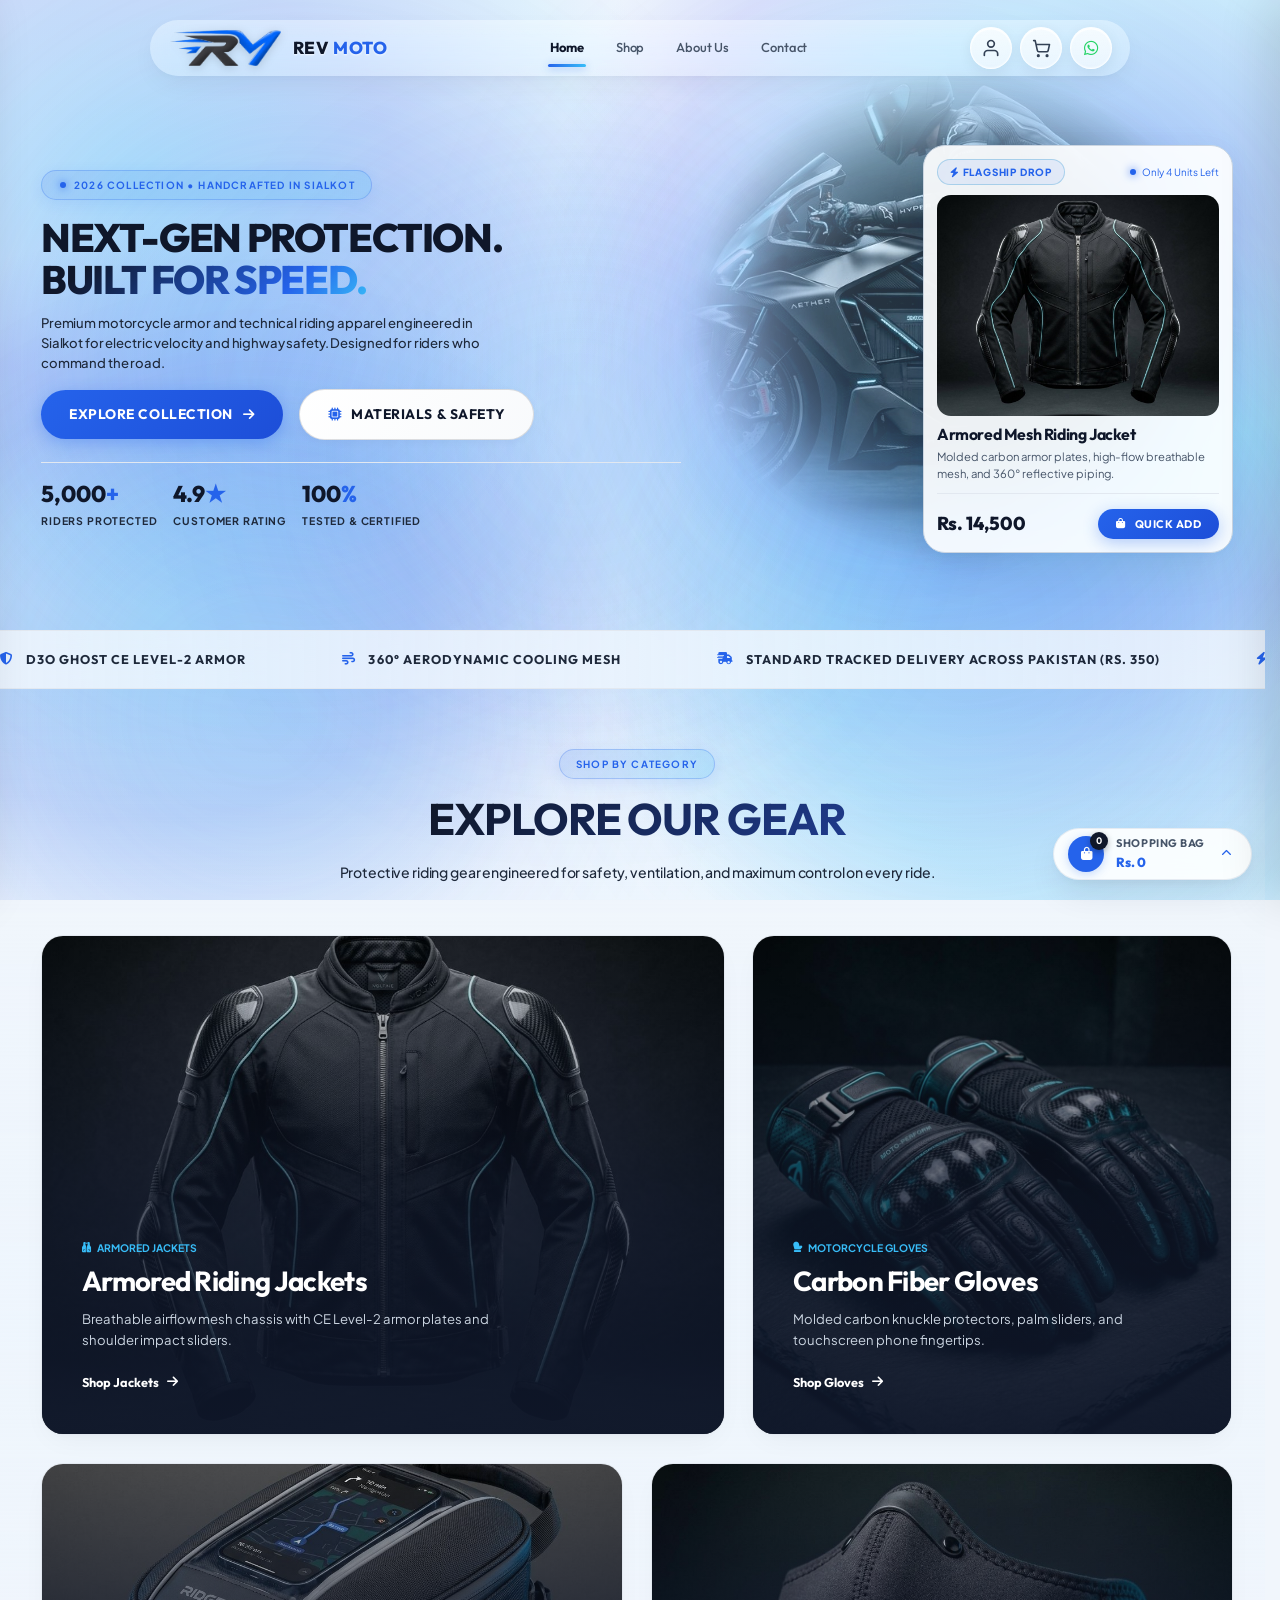
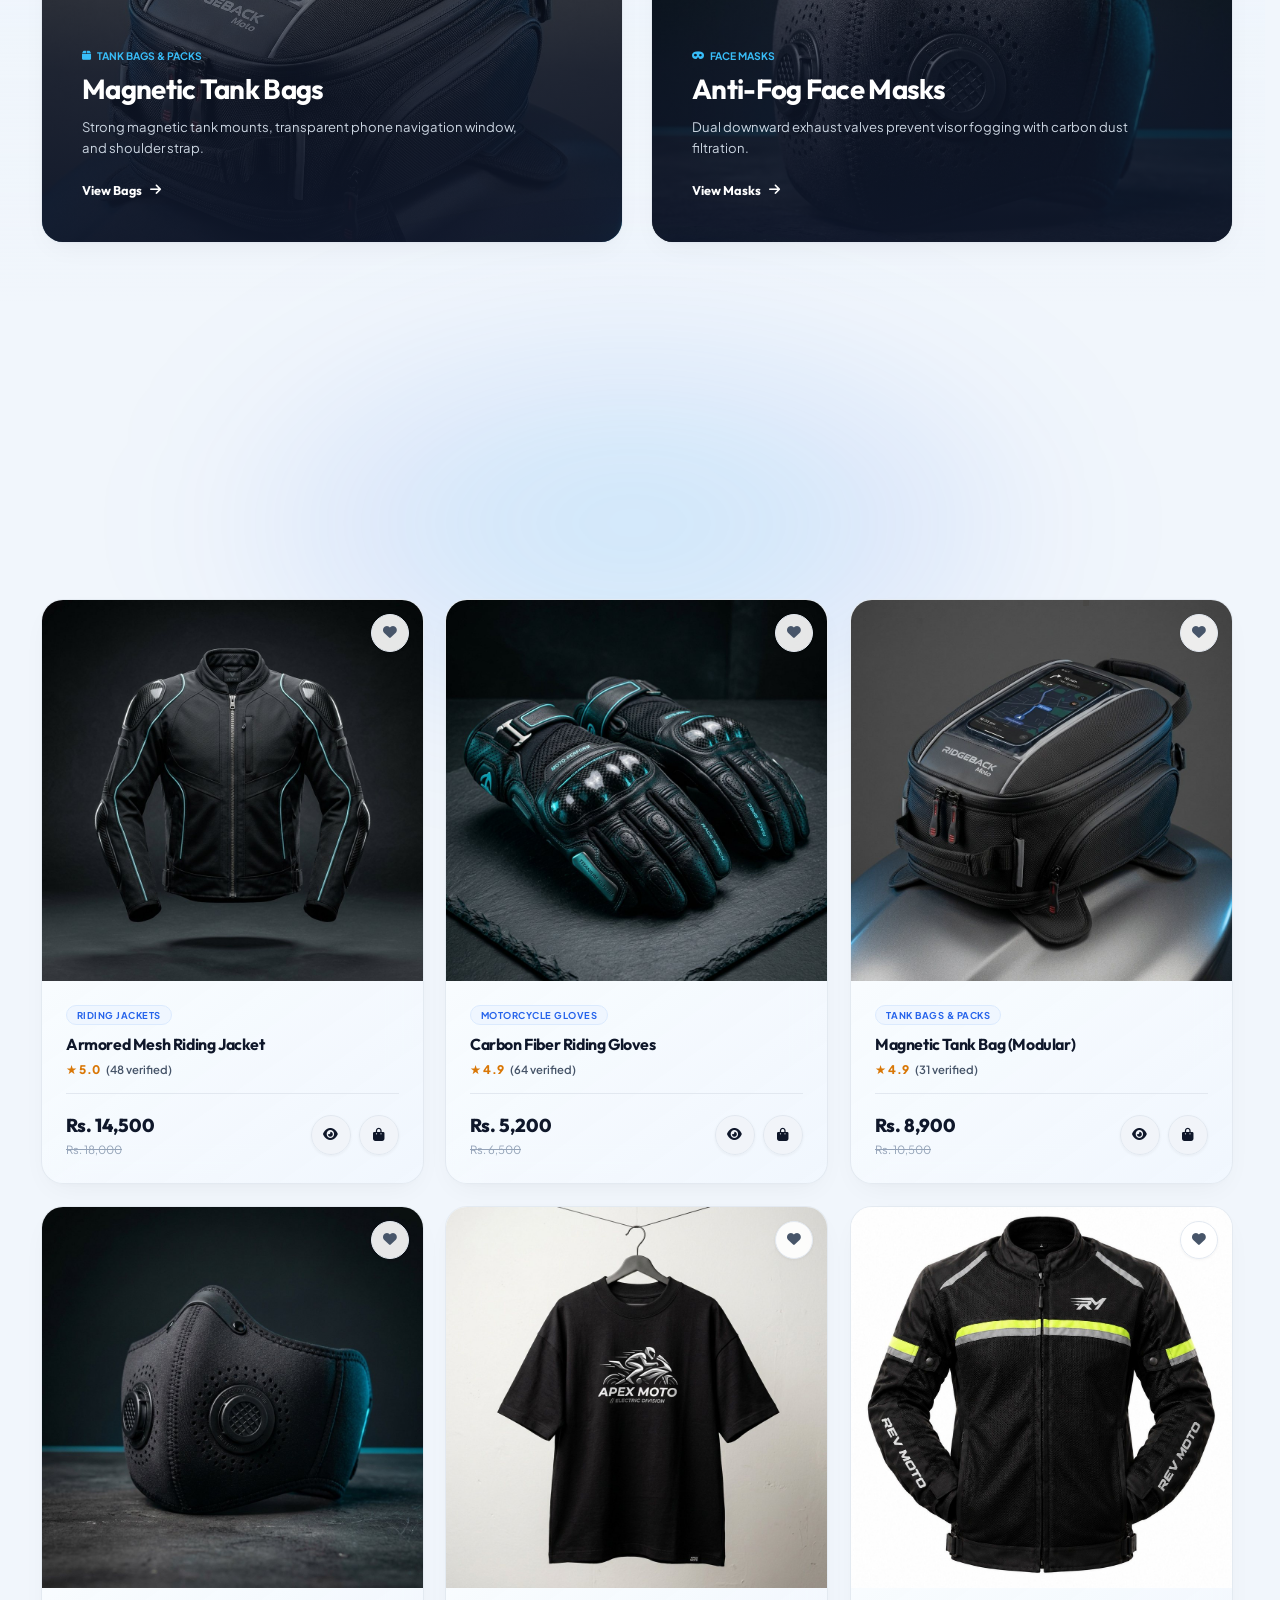
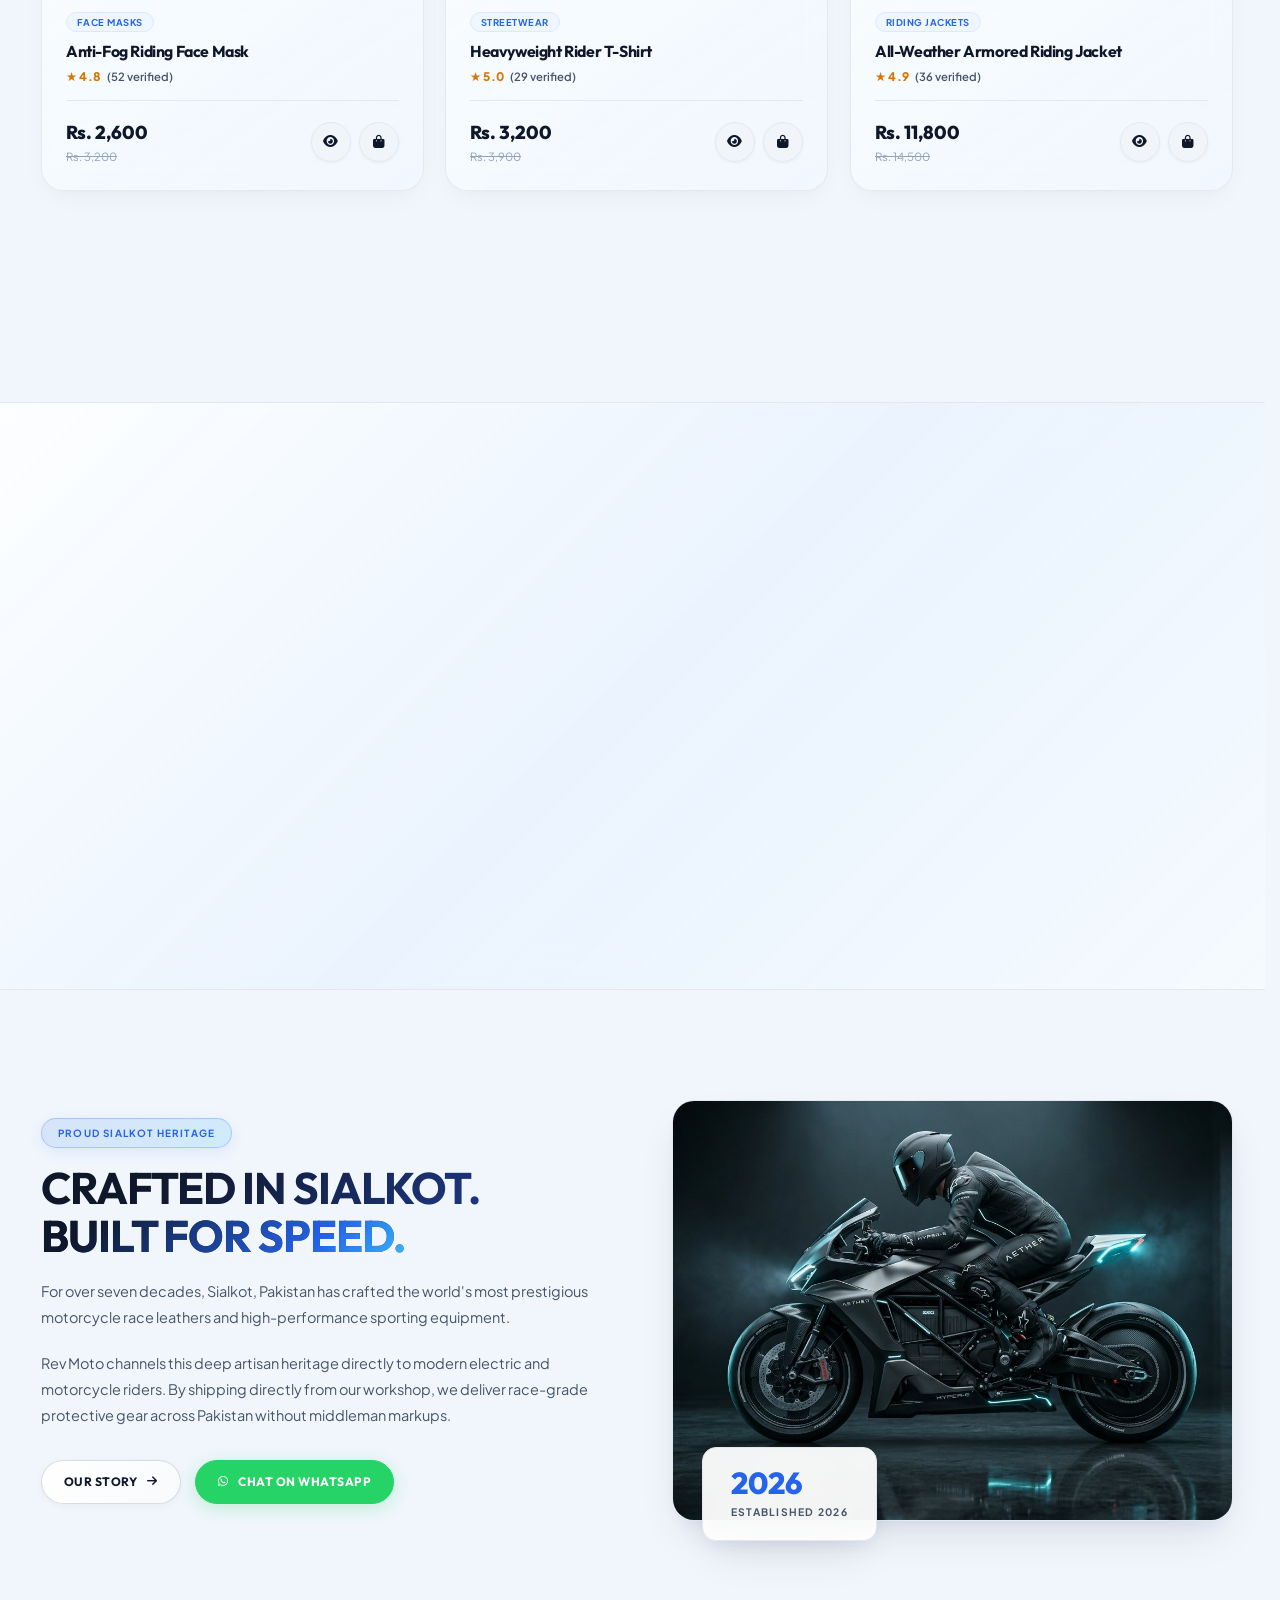
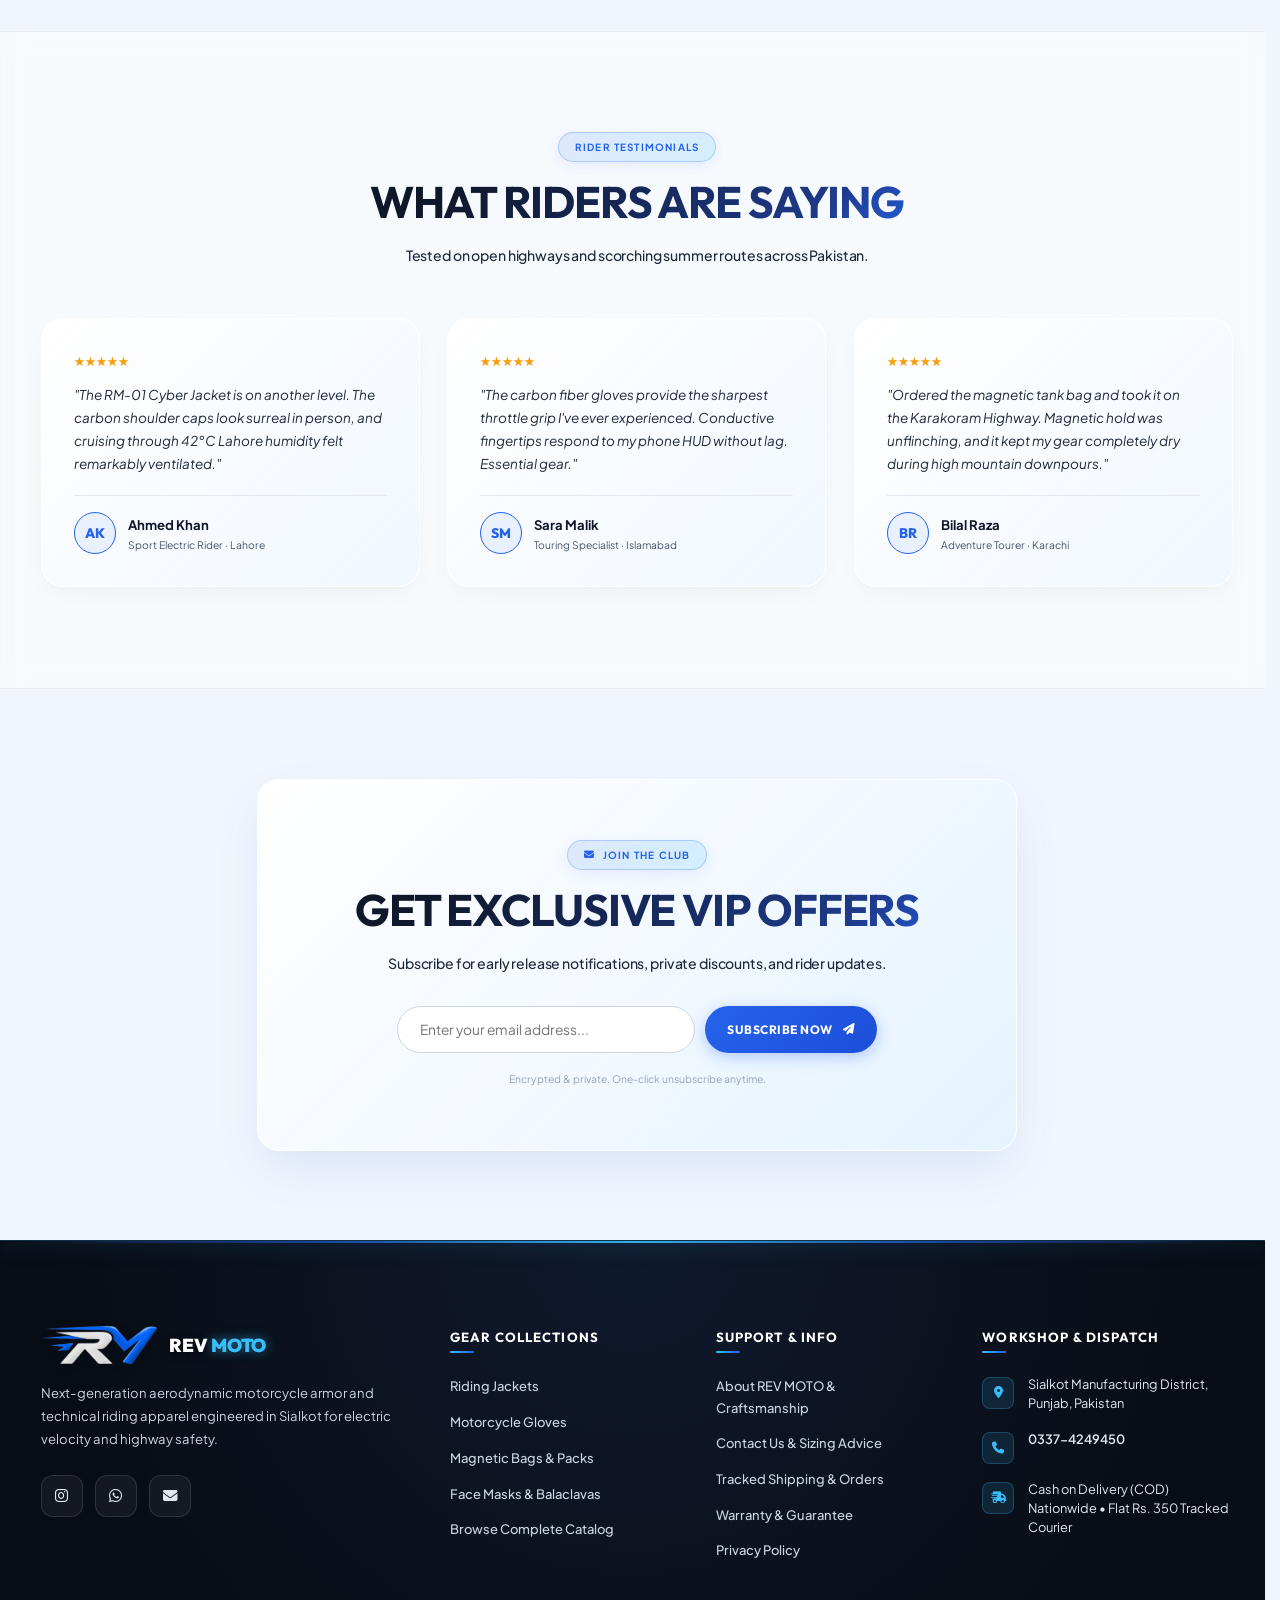
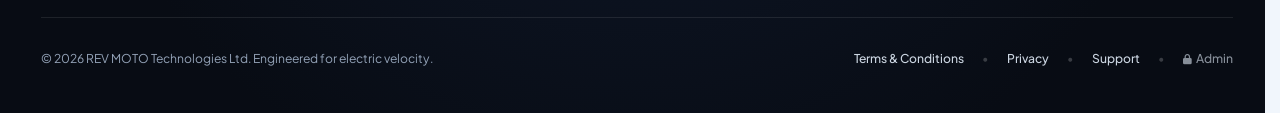
==== commit 5518bd8f: "Style customer order status badge and remove Help button from customer order cards" ====
--- a/index.html
+++ b/index.html
@@ -9,7 +9,7 @@
   <link rel="preconnect" href="https://cdnjs.cloudflare.com" crossorigin>
   <link rel="dns-prefetch" href="https://cdnjs.cloudflare.com">
   <link rel="stylesheet" href="https://cdnjs.cloudflare.com/ajax/libs/font-awesome/6.5.1/css/all.min.css">
-  <link rel="stylesheet" href="assets/css/main.css?v=4.8">
+  <link rel="stylesheet" href="assets/css/main.css?v=4.9">
   <link rel="stylesheet" href="assets/css/pages.css?v=4.6">
 </head>
 <body>
@@ -376,7 +376,7 @@
   <!-- Scripts -->
   <script src="assets/js/store.js?v=4.7"></script>
   <script src="assets/js/smooth-scroll.js?v=4.4"></script>
-  <script src="assets/js/user-profile.js?v=1.3"></script>
+  <script src="assets/js/user-profile.js?v=1.4"></script>
   <script src="assets/js/navbar.js?v=4.8"></script>
   <script>
     function quickAddHeroJacket(event) {
--- a/assets/css/main.css
+++ b/assets/css/main.css
@@ -3331,6 +3331,51 @@
   margin-left: 6px;
 }
 
+/* Customer Order Status Badge */
+.status-badge {
+  display: inline-flex;
+  align-items: center;
+  gap: 5px;
+  padding: 3px 9px;
+  border-radius: 9999px;
+  font-size: 0.68rem;
+  font-weight: 800;
+  text-transform: uppercase;
+  letter-spacing: 0.05em;
+  white-space: nowrap;
+  line-height: 1.25;
+}
+
+.status-badge.pending {
+  background: #fef3c7;
+  border: 1px solid #fde68a;
+  color: #b45309;
+}
+
+.status-badge.confirmed {
+  background: #eff6ff;
+  border: 1px solid #bfdbfe;
+  color: #1d4ed8;
+}
+
+.status-badge.dispatched {
+  background: #faf5ff;
+  border: 1px solid #e9d5ff;
+  color: #7e22ce;
+}
+
+.status-badge.delivered {
+  background: #ecfdf5;
+  border: 1px solid #a7f3d0;
+  color: #047857;
+}
+
+.status-badge.cancelled {
+  background: #fef2f2;
+  border: 1px solid #fecaca;
+  color: #dc2626;
+}
+
 .user-order-items {
   padding: 8px 0;
   border-top: 1px dashed #e2e8f0;
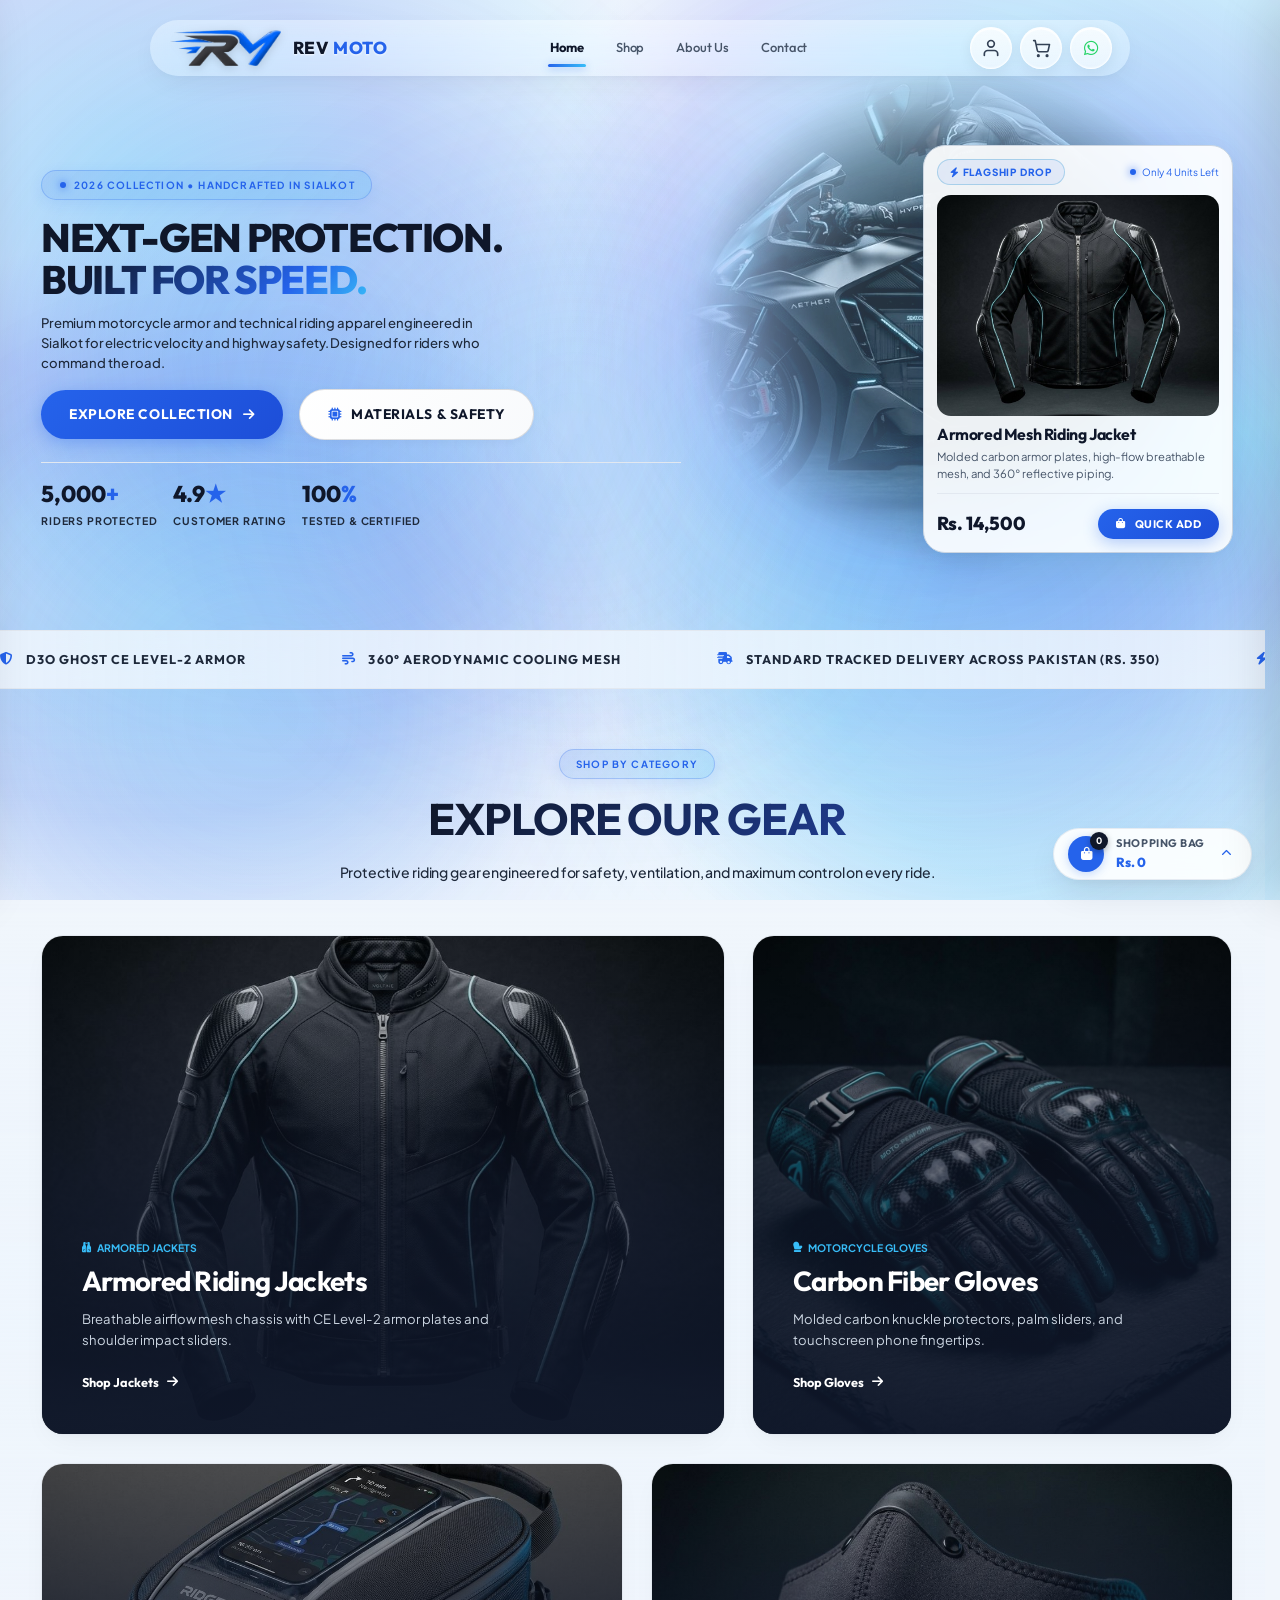
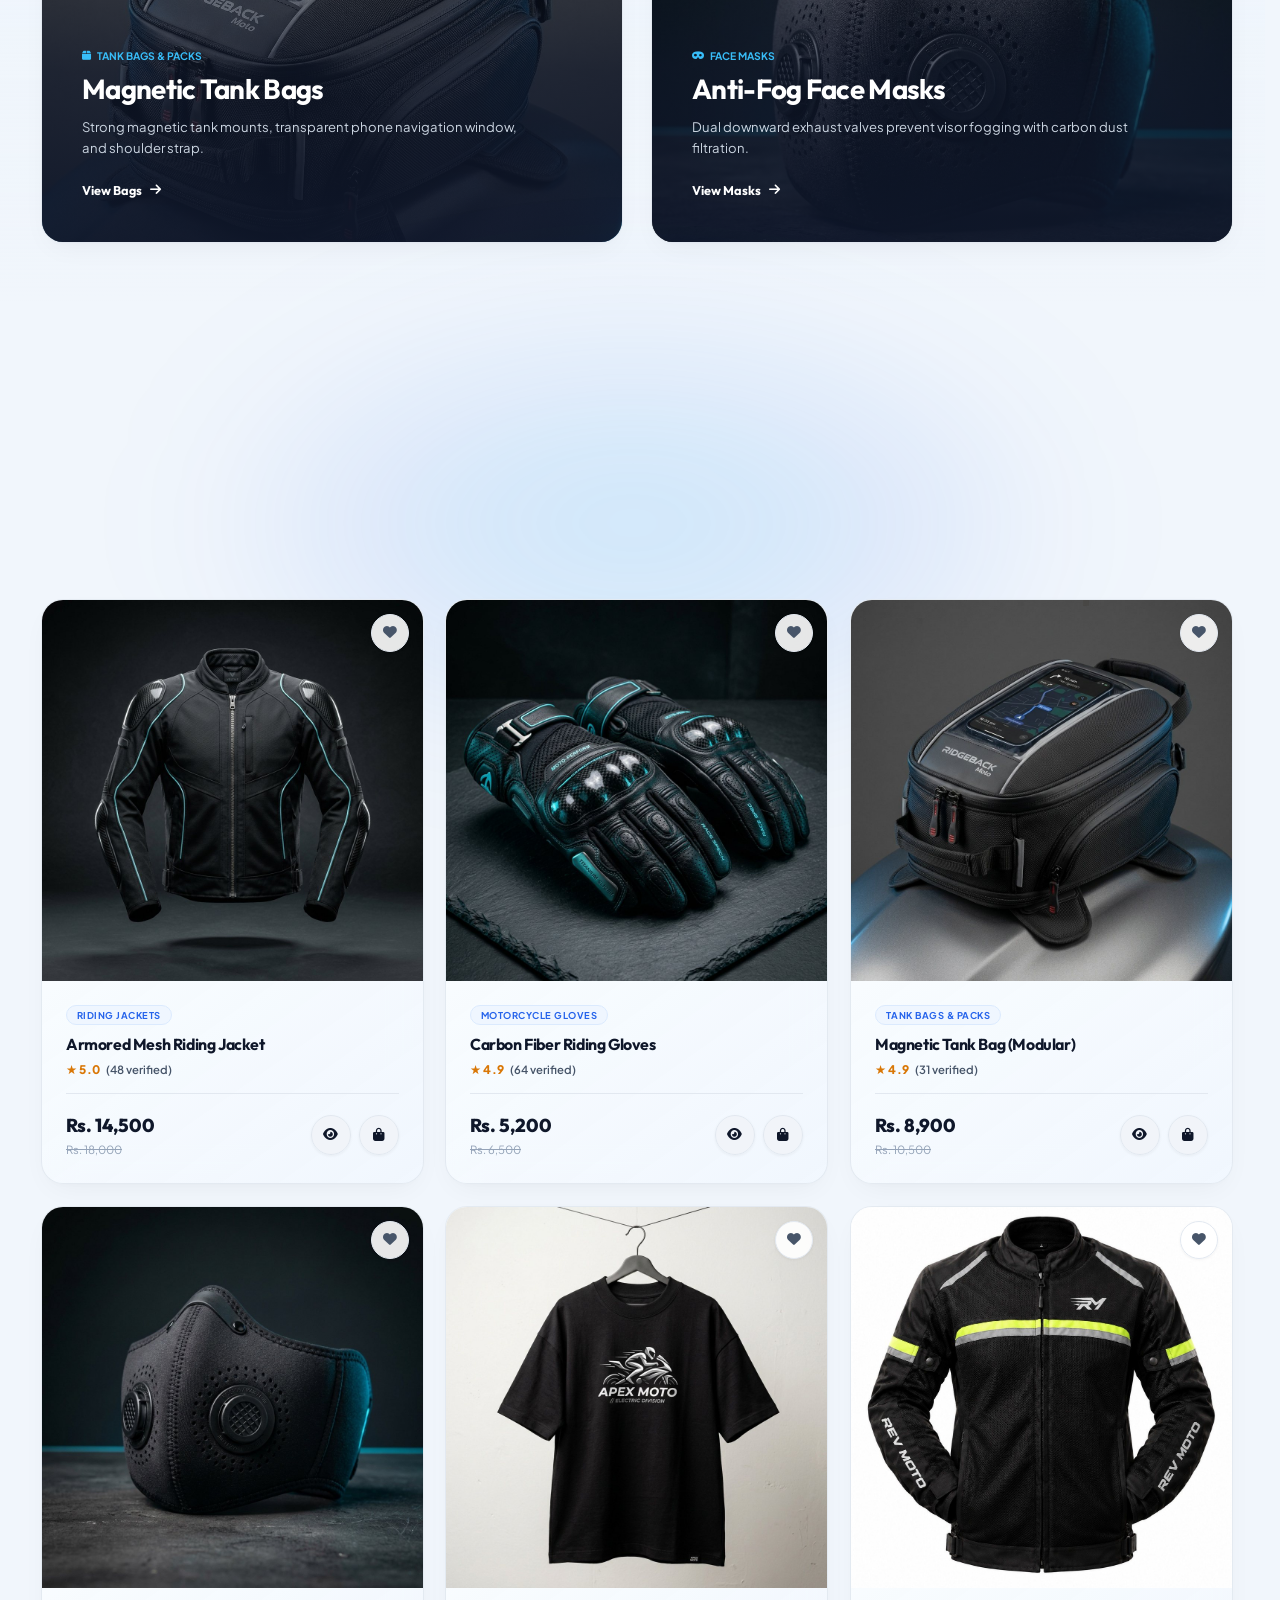
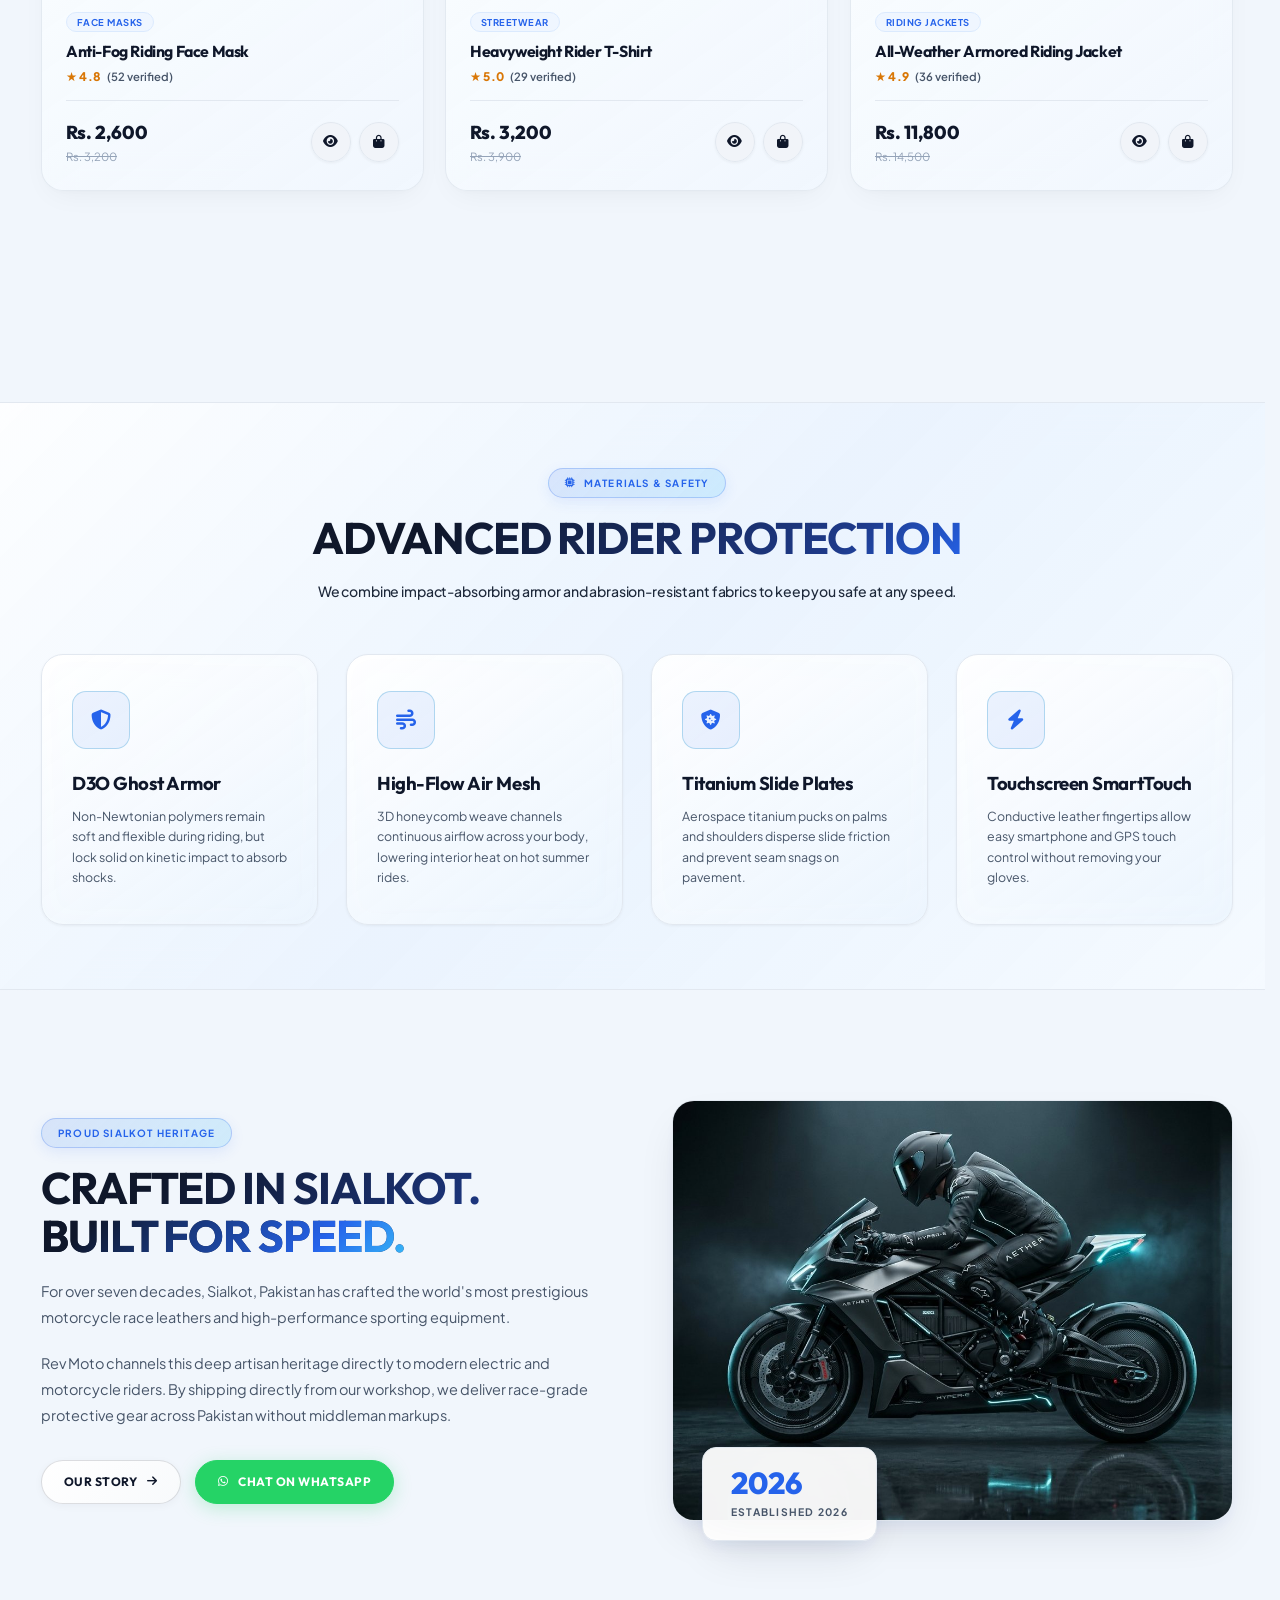
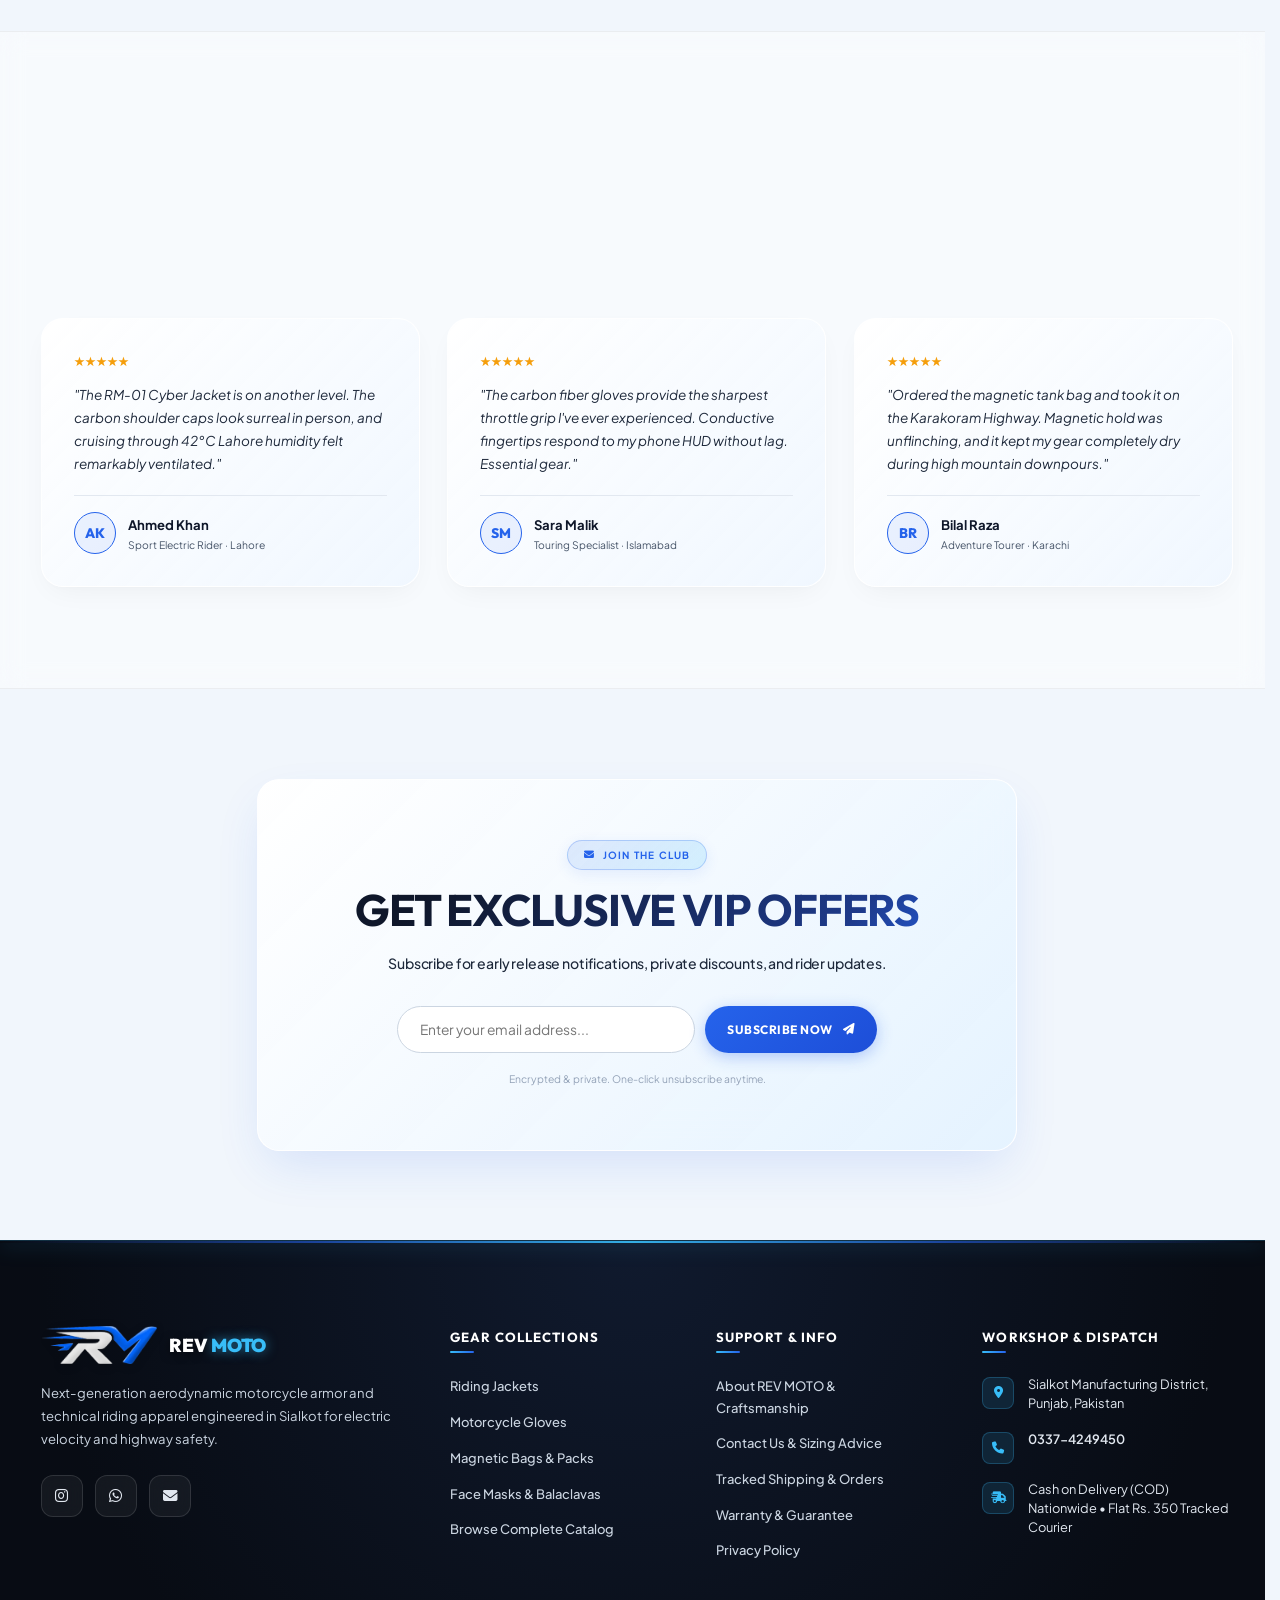
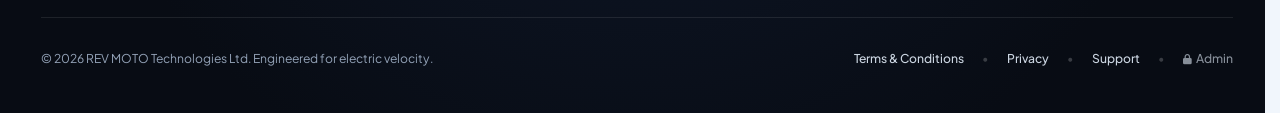
==== commit 4999eb8b: "Enable real-time instant order status sync in customer view without refresh" ====
--- a/index.html
+++ b/index.html
@@ -376,7 +376,7 @@
   <!-- Scripts -->
   <script src="assets/js/store.js?v=4.7"></script>
   <script src="assets/js/smooth-scroll.js?v=4.4"></script>
-  <script src="assets/js/user-profile.js?v=1.4"></script>
+  <script src="assets/js/user-profile.js?v=1.5"></script>
   <script src="assets/js/navbar.js?v=4.8"></script>
   <script>
     function quickAddHeroJacket(event) {
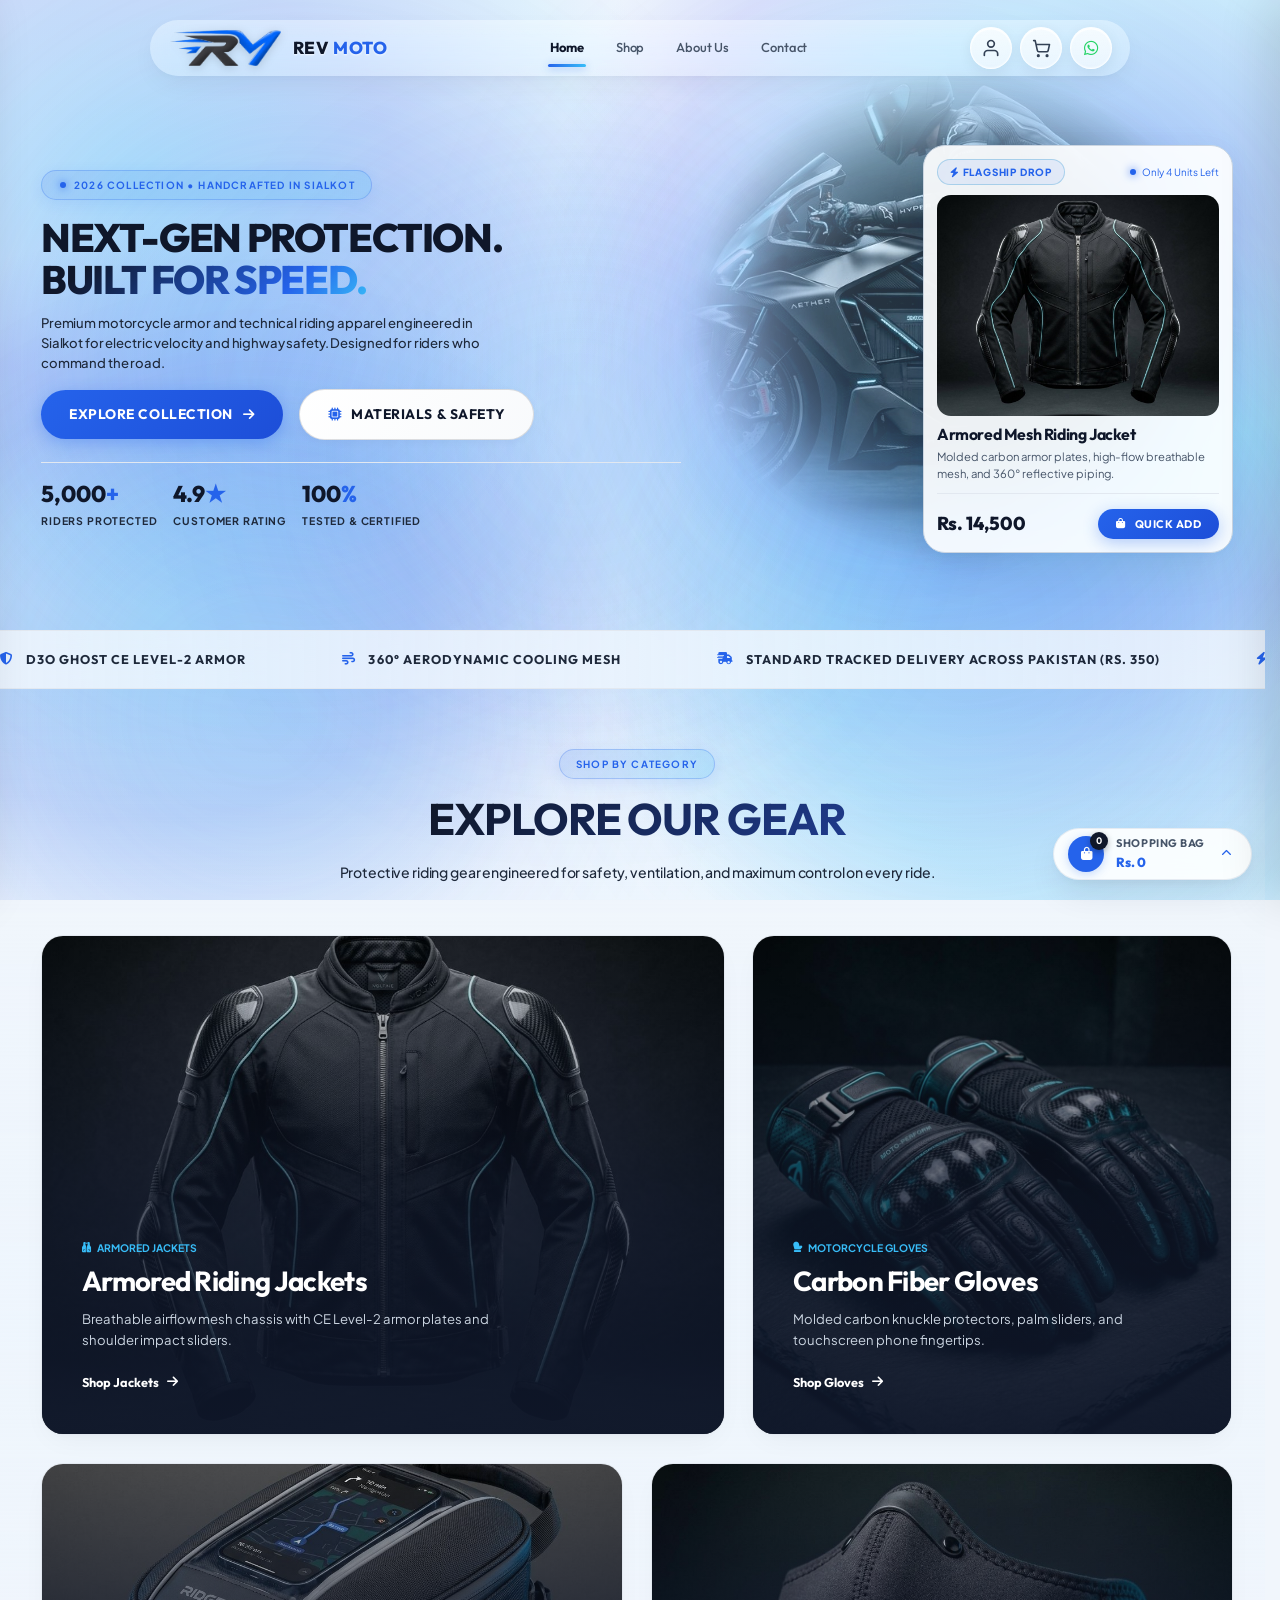
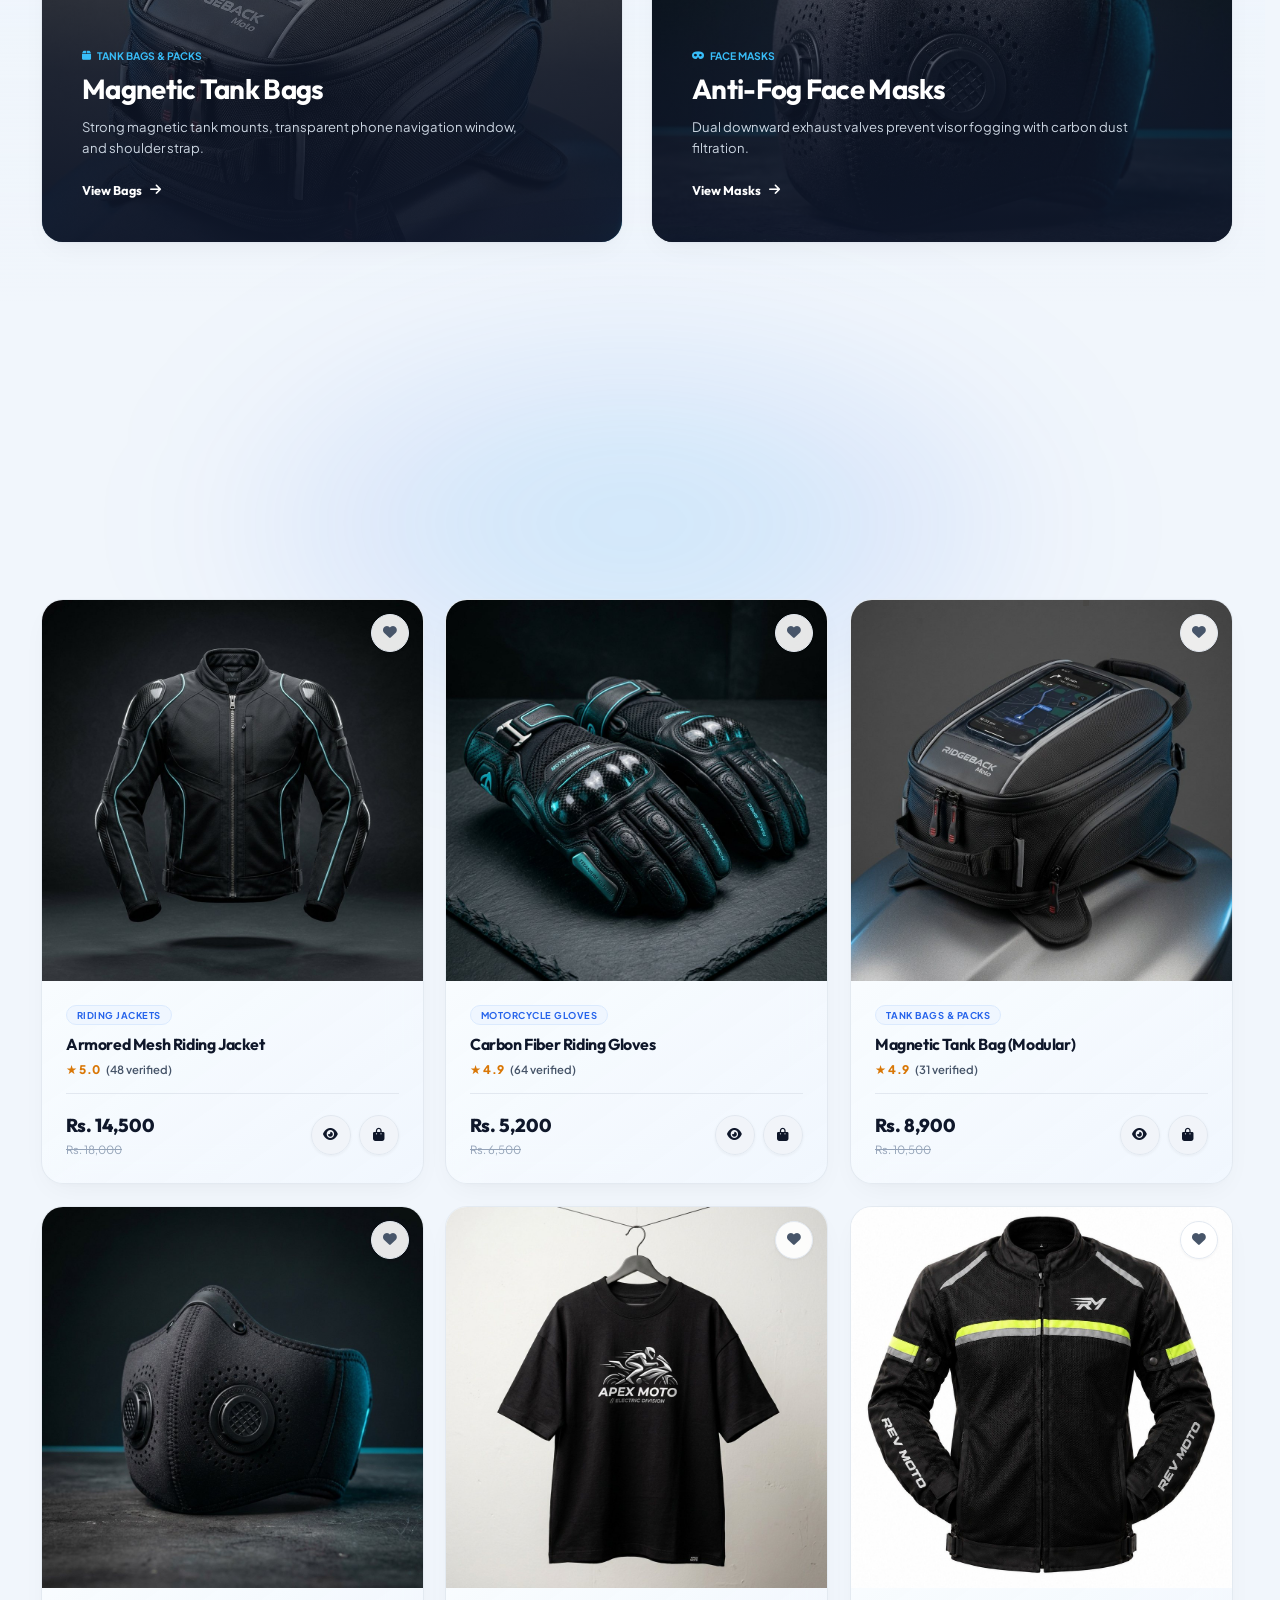
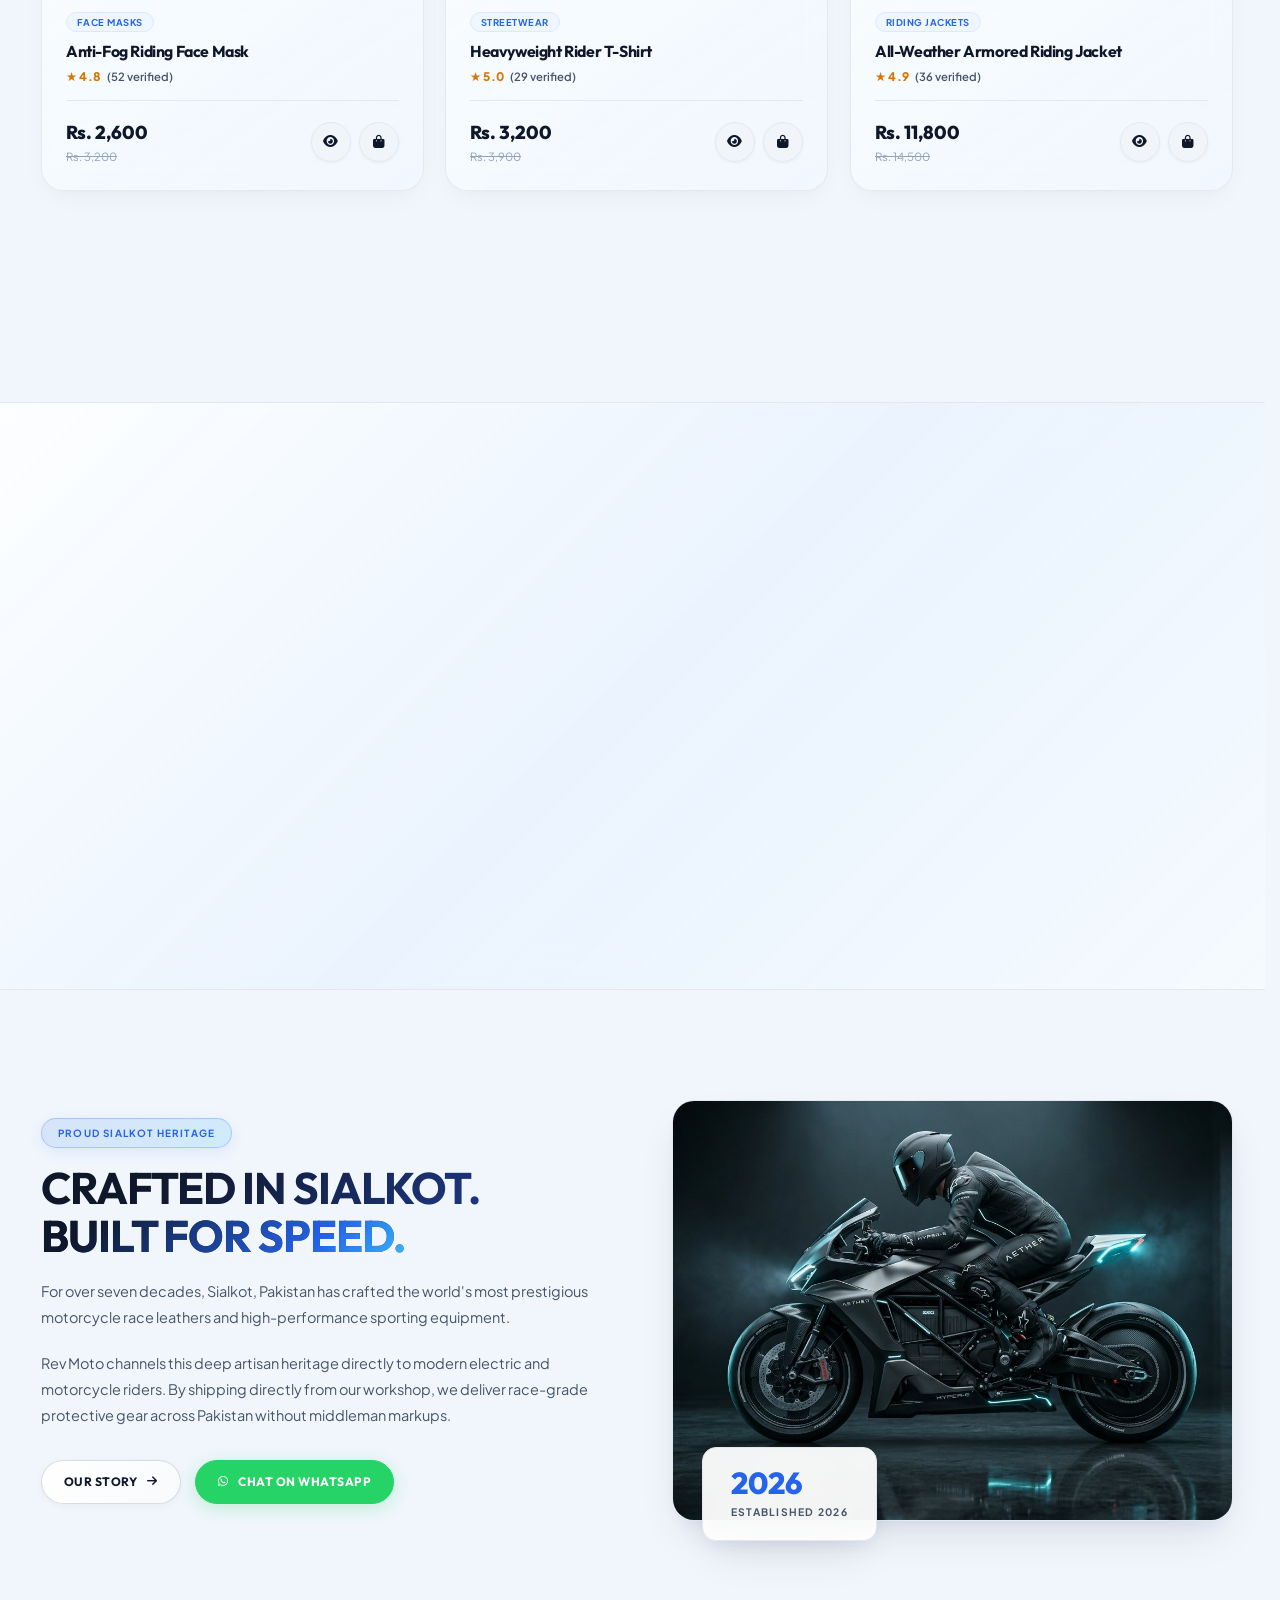
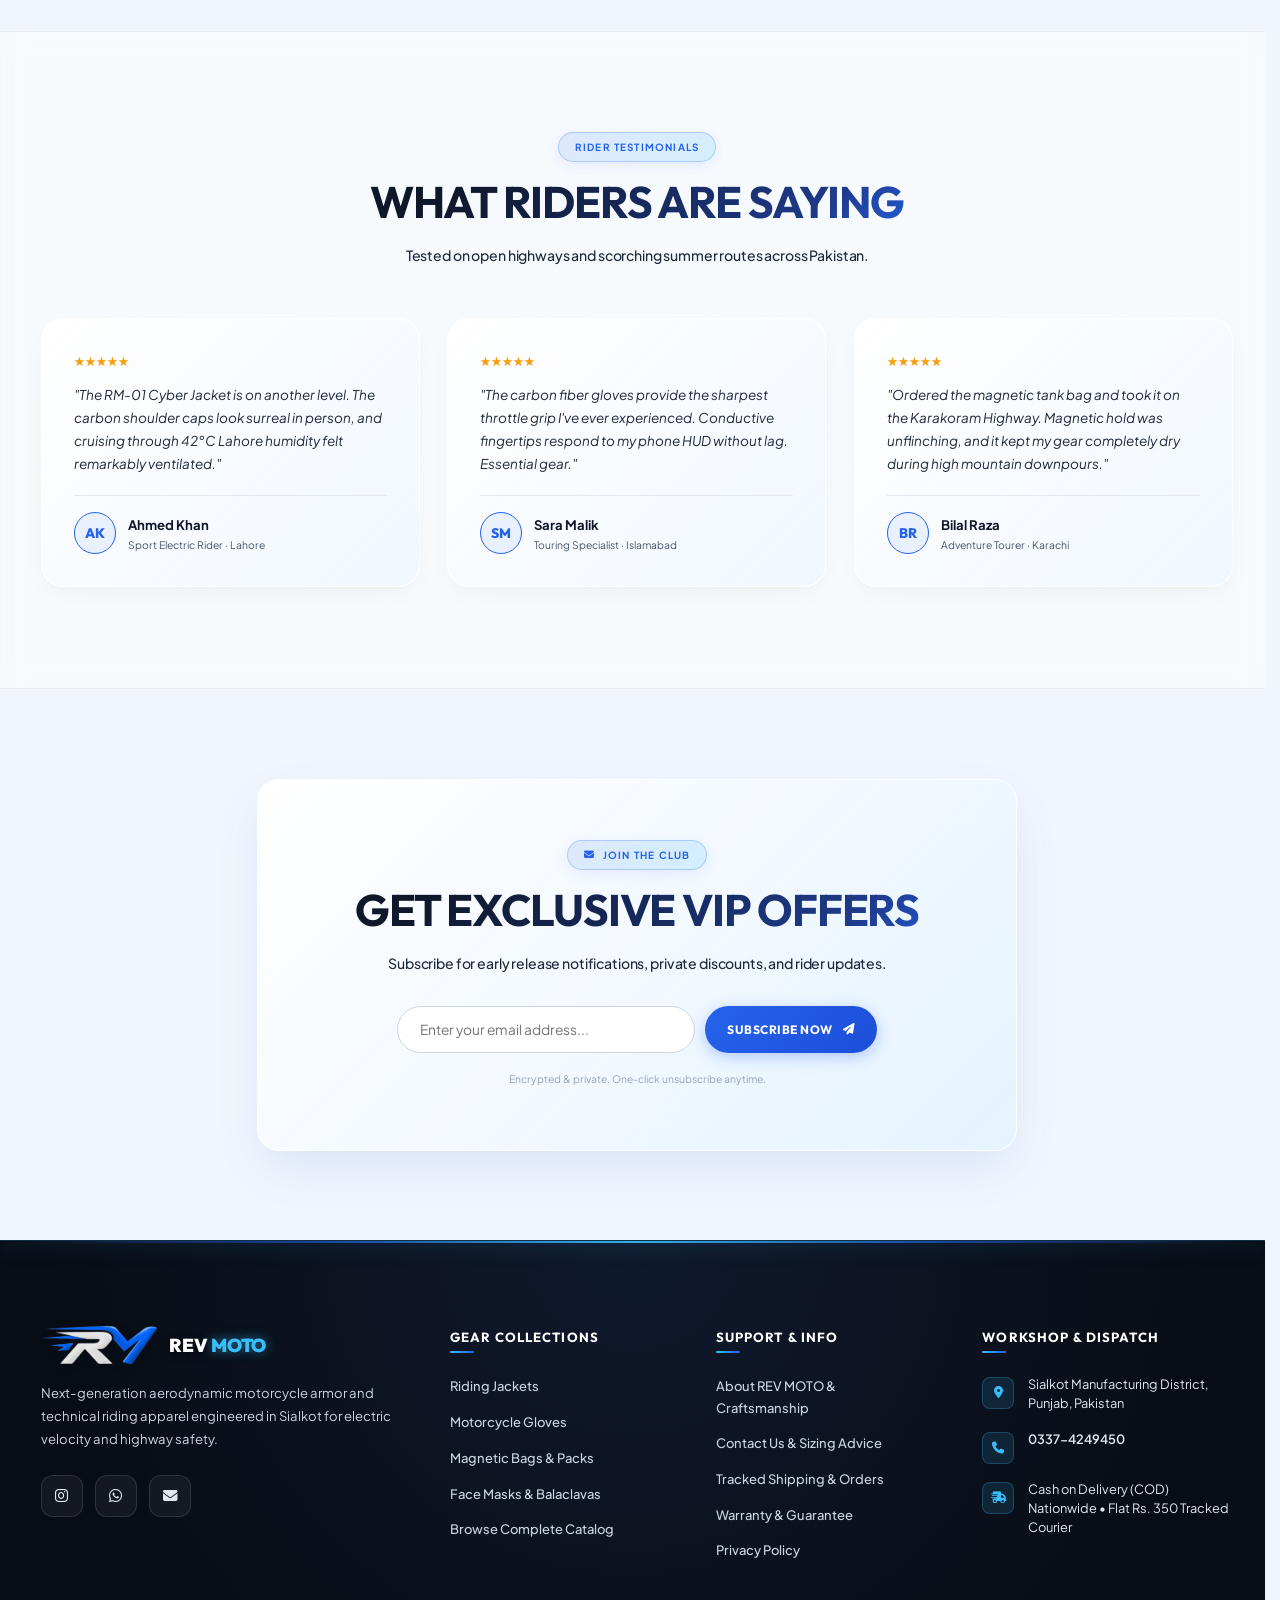
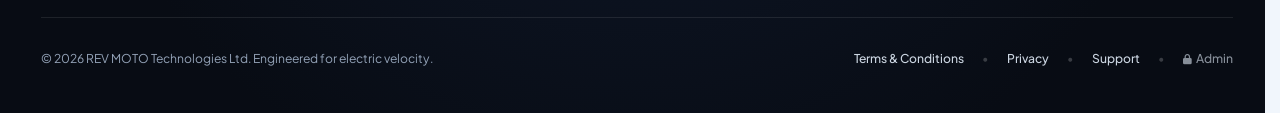
==== commit 54804ece: "Fix checkout order confirmation modal layout, pinning action buttons and fixing footer overlap" ====
--- a/index.html
+++ b/index.html
@@ -9,7 +9,7 @@
   <link rel="preconnect" href="https://cdnjs.cloudflare.com" crossorigin>
   <link rel="dns-prefetch" href="https://cdnjs.cloudflare.com">
   <link rel="stylesheet" href="https://cdnjs.cloudflare.com/ajax/libs/font-awesome/6.5.1/css/all.min.css">
-  <link rel="stylesheet" href="assets/css/main.css?v=4.9">
+  <link rel="stylesheet" href="assets/css/main.css?v=5.0">
   <link rel="stylesheet" href="assets/css/pages.css?v=4.6">
 </head>
 <body>
@@ -375,7 +375,7 @@
 
   <!-- Scripts -->
   <script src="assets/js/store.js?v=4.7"></script>
-  <script src="assets/js/smooth-scroll.js?v=4.4"></script>
+  <script src="assets/js/smooth-scroll.js?v=4.5"></script>
   <script src="assets/js/user-profile.js?v=1.5"></script>
   <script src="assets/js/navbar.js?v=4.8"></script>
   <script>
--- a/assets/css/main.css
+++ b/assets/css/main.css
@@ -345,8 +345,10 @@
   z-index: 0;
 }
 
+html.modal-open,
 body.modal-open {
-  overflow: hidden;
+  overflow: hidden !important;
+  touch-action: none;
 }
 
 img {
@@ -3010,7 +3012,7 @@
   background: rgba(15, 23, 42, 0.55);
   backdrop-filter: blur(10px);
   -webkit-backdrop-filter: blur(10px);
-  z-index: 2000;
+  z-index: 10000;
   display: flex;
   align-items: center;
   justify-content: center;
@@ -3018,6 +3020,17 @@
   opacity: 0;
   pointer-events: none;
   transition: opacity 0.25s cubic-bezier(0.16, 1, 0.3, 1);
+}
+
+@media (max-width: 640px) {
+  .user-modal-overlay {
+    padding: 10px;
+  }
+  .user-modal-card {
+    max-height: calc(100vh - 20px) !important;
+    max-height: calc(100dvh - 20px) !important;
+    border-radius: 16px !important;
+  }
 }
 
 .user-modal-overlay.open {
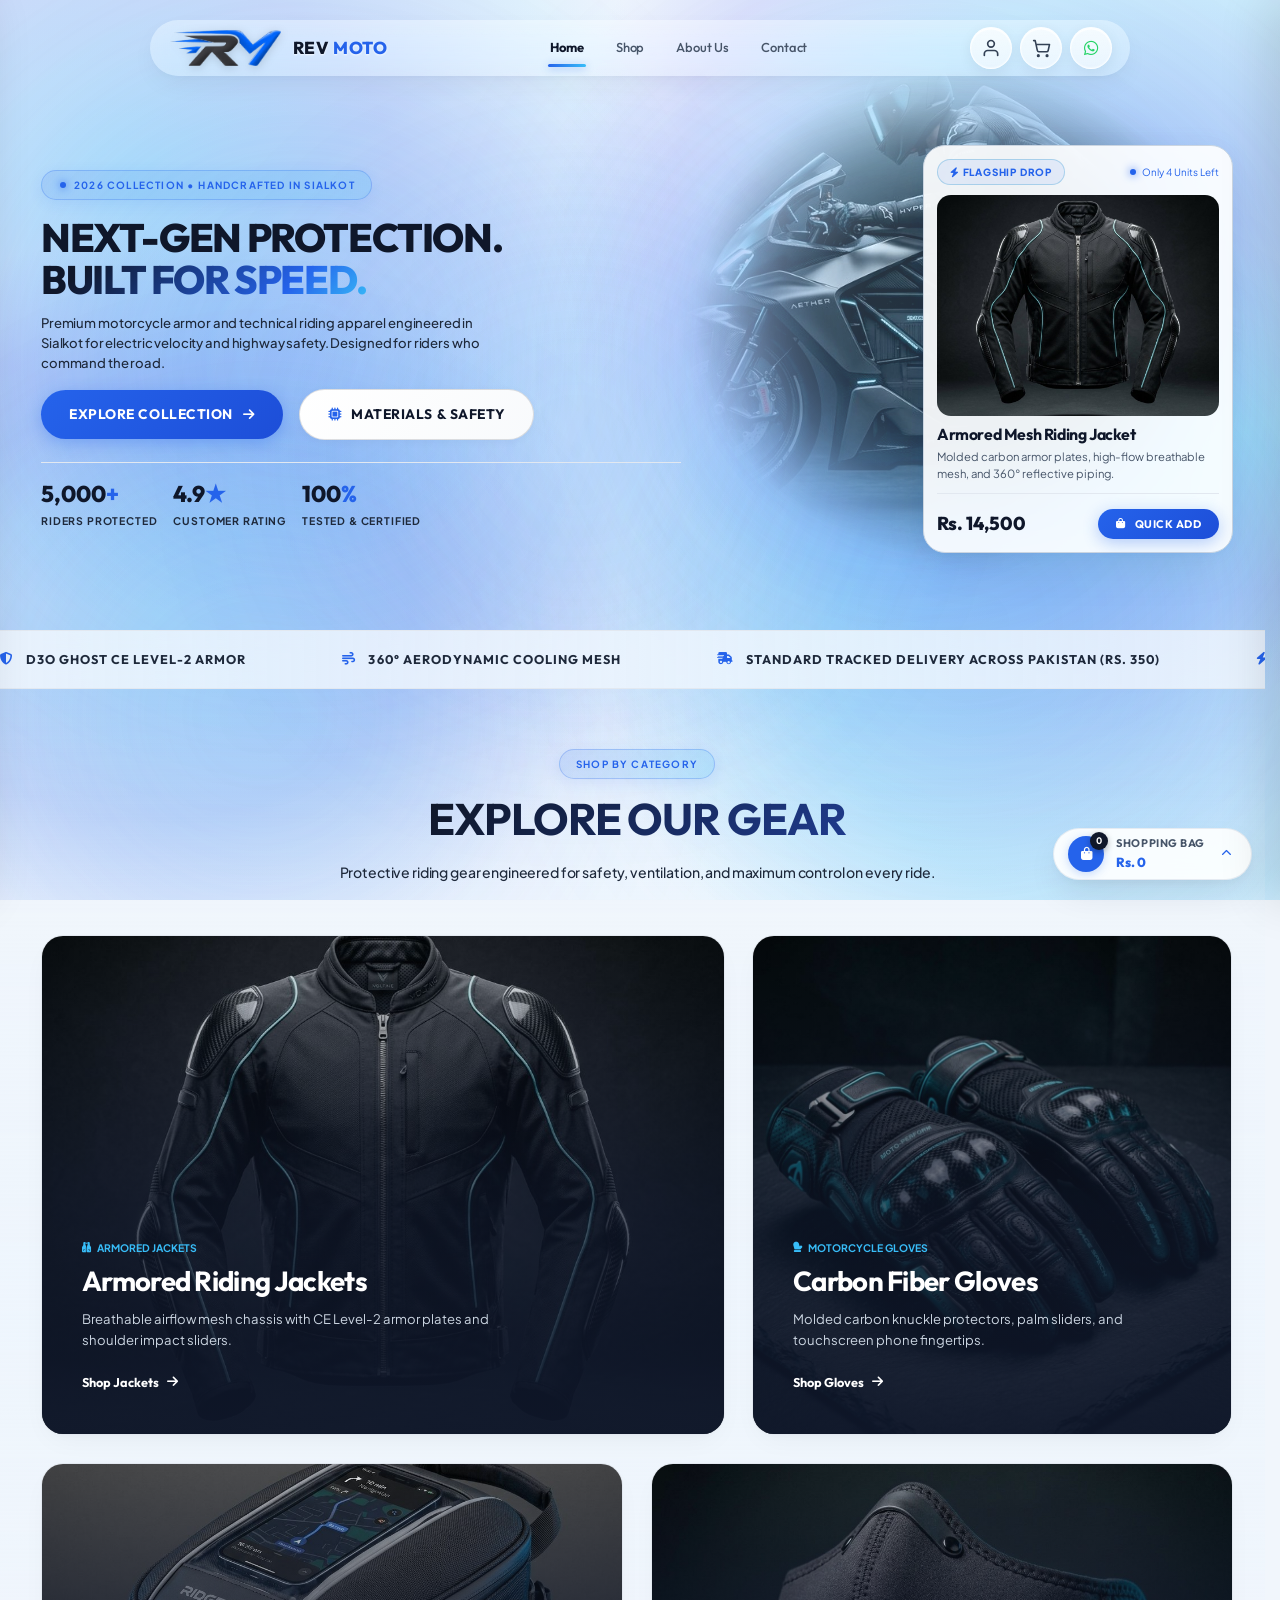
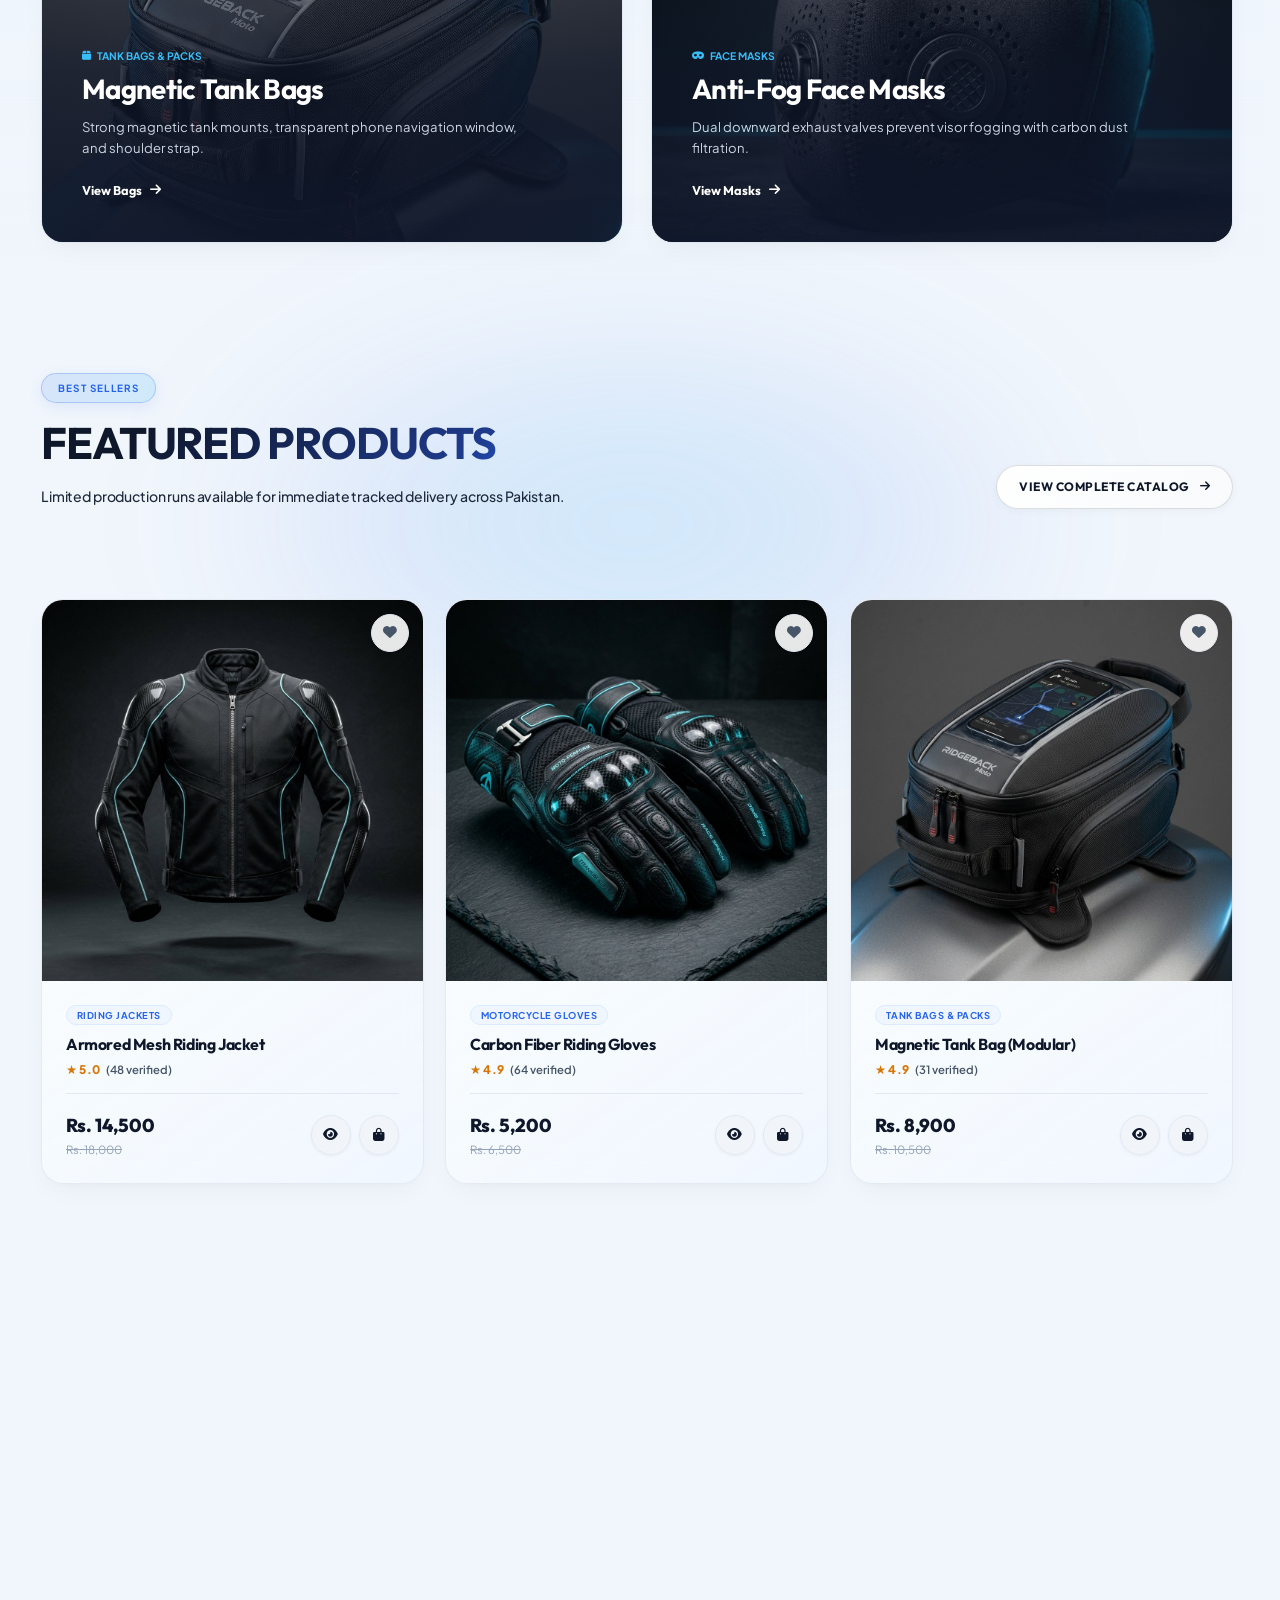
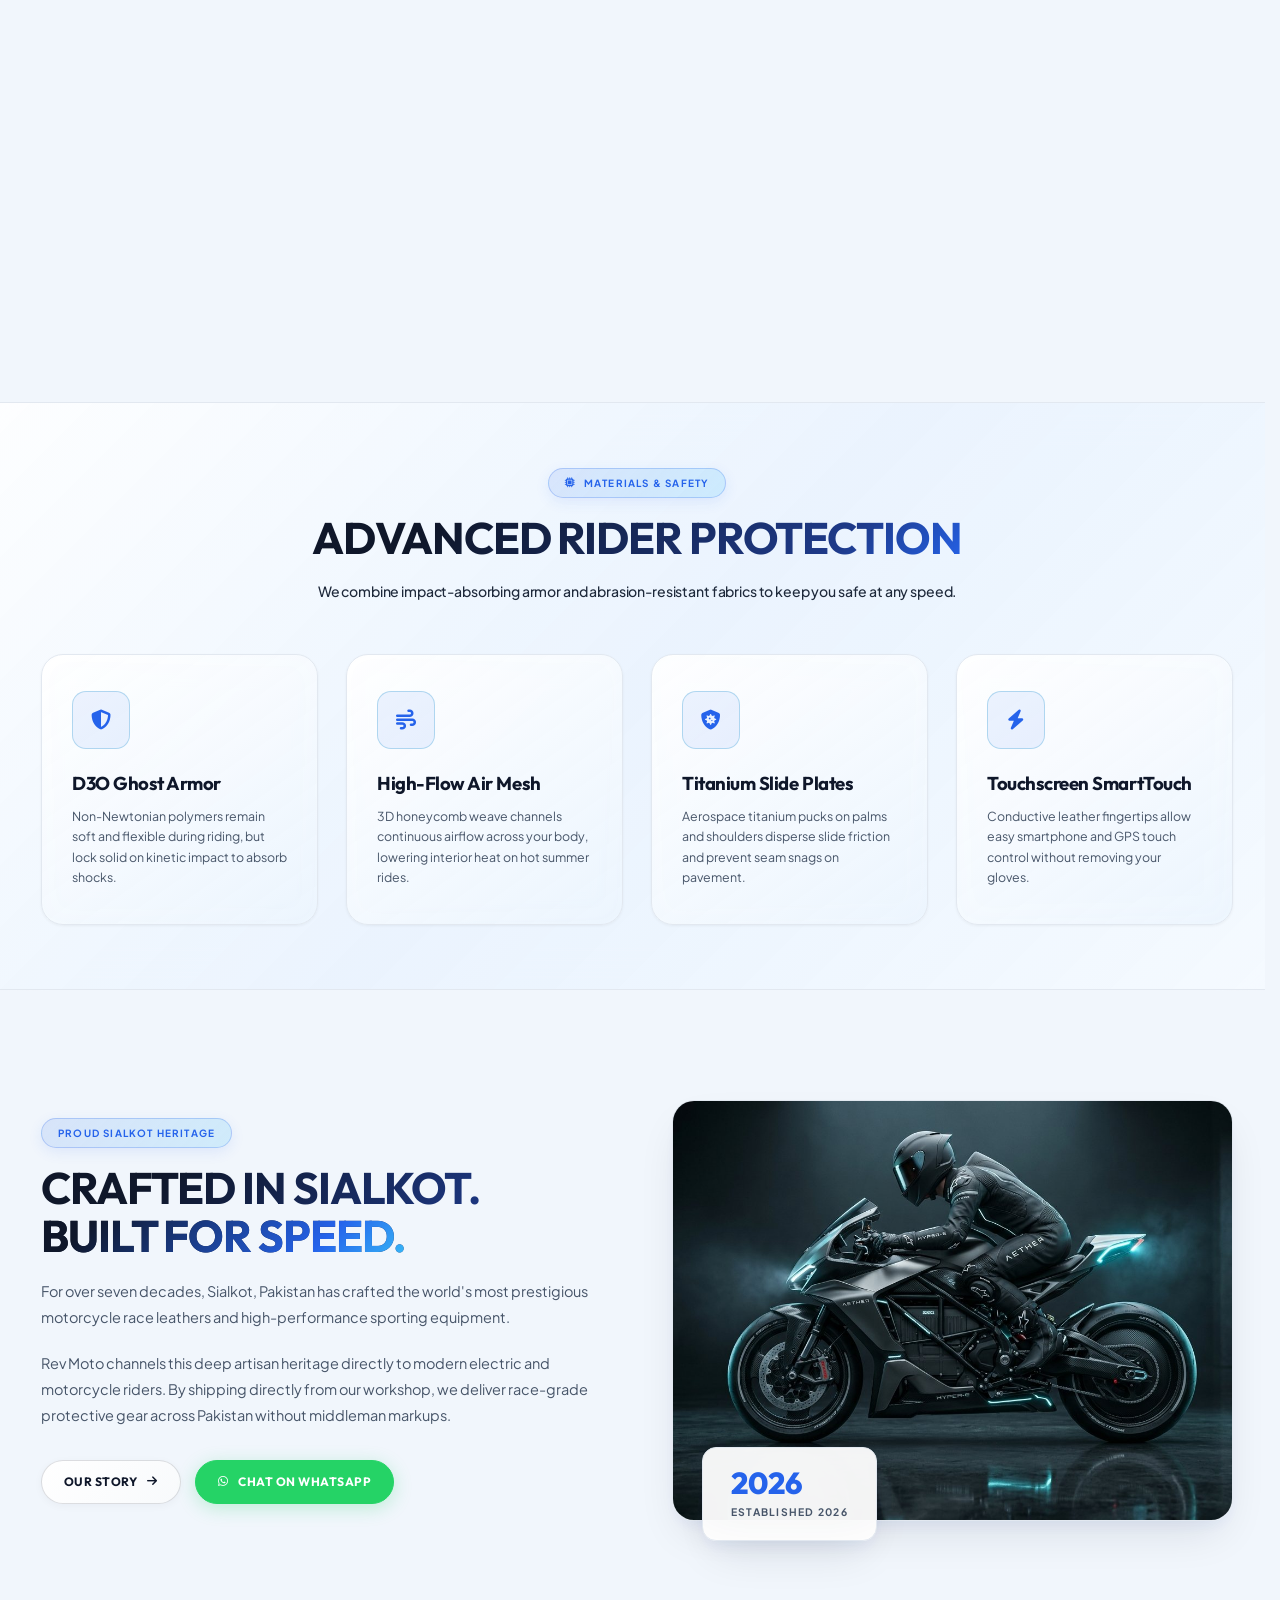
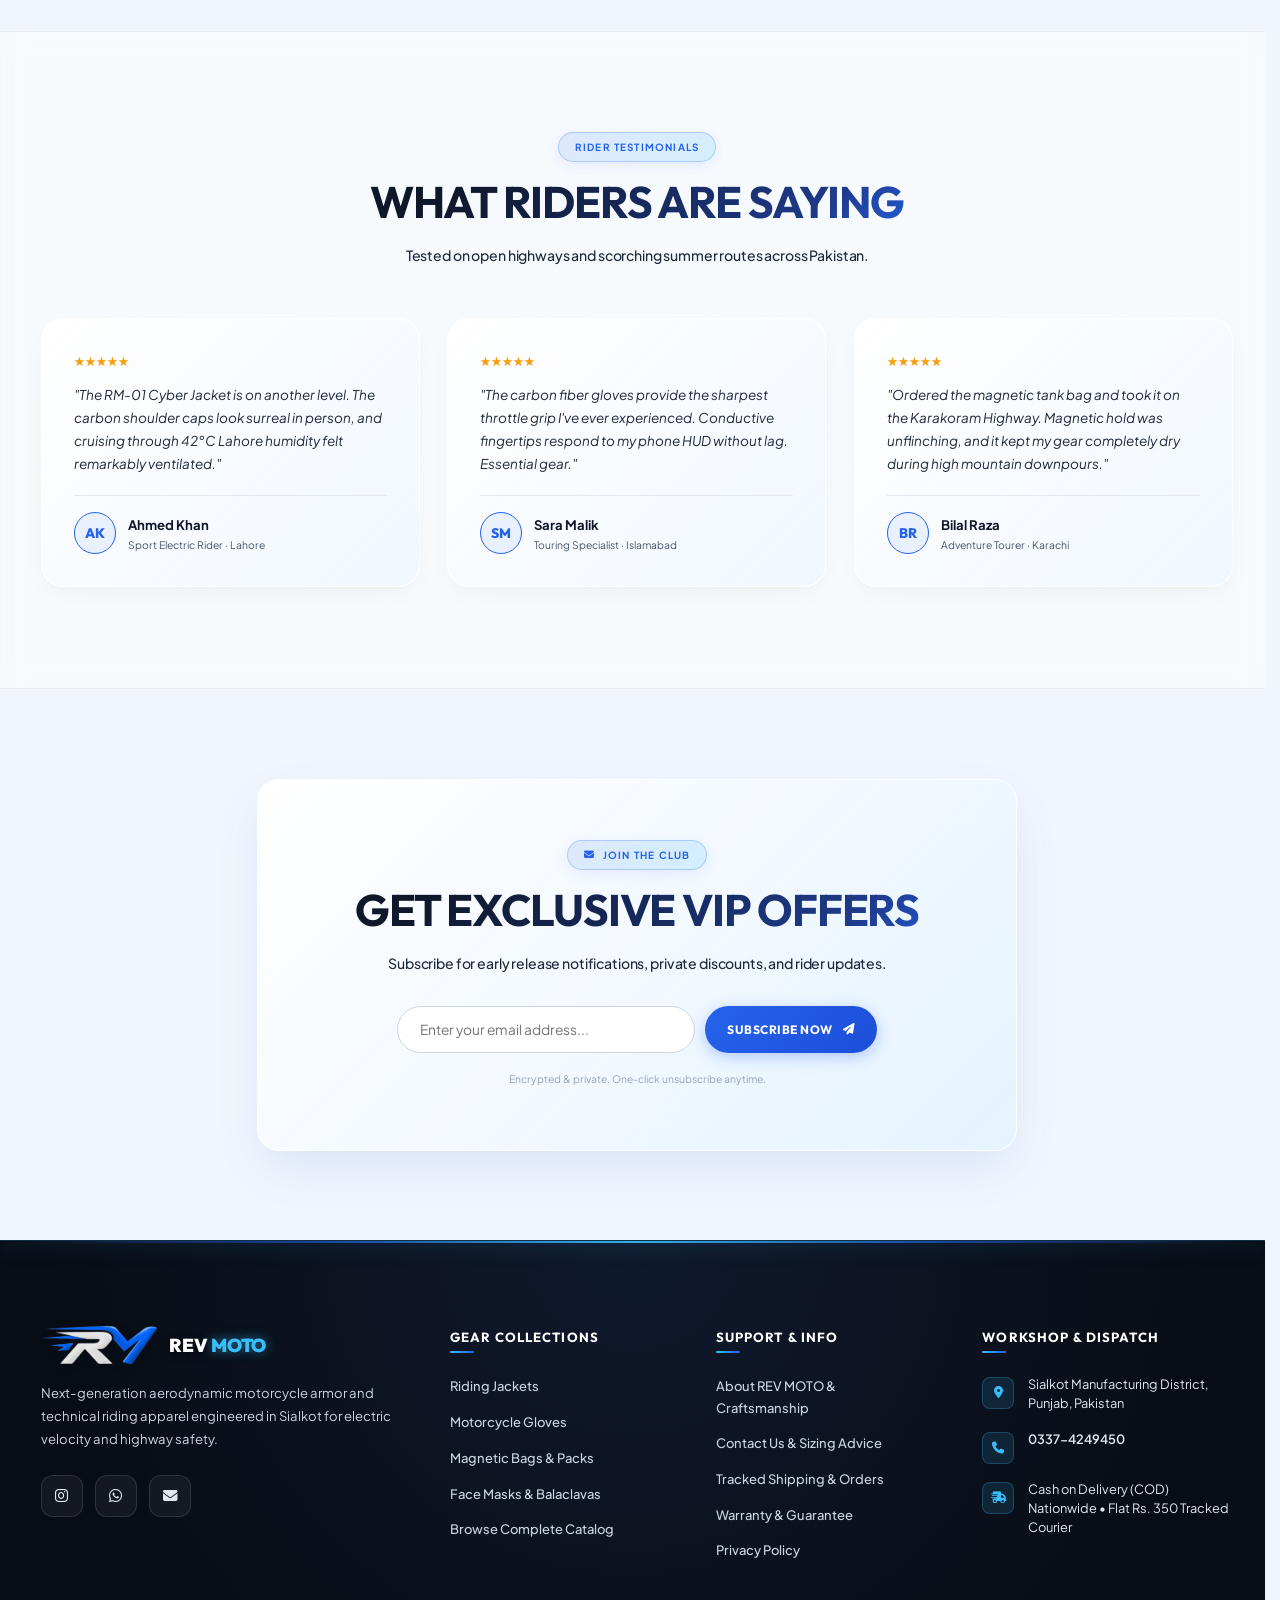
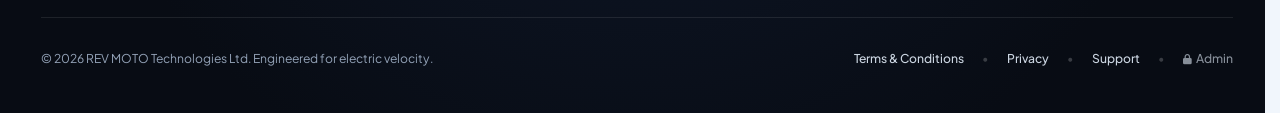
==== commit 054aa882: "Fix checkout order confirmation modal layout, pin action buttons and resolve footer overlap" ====
--- a/index.html
+++ b/index.html
@@ -9,7 +9,7 @@
   <link rel="preconnect" href="https://cdnjs.cloudflare.com" crossorigin>
   <link rel="dns-prefetch" href="https://cdnjs.cloudflare.com">
   <link rel="stylesheet" href="https://cdnjs.cloudflare.com/ajax/libs/font-awesome/6.5.1/css/all.min.css">
-  <link rel="stylesheet" href="assets/css/main.css?v=5.0">
+  <link rel="stylesheet" href="assets/css/main.css?v=5.1">
   <link rel="stylesheet" href="assets/css/pages.css?v=4.6">
 </head>
 <body>
@@ -375,7 +375,7 @@
 
   <!-- Scripts -->
   <script src="assets/js/store.js?v=4.7"></script>
-  <script src="assets/js/smooth-scroll.js?v=4.5"></script>
+  <script src="assets/js/smooth-scroll.js?v=4.6"></script>
   <script src="assets/js/user-profile.js?v=1.5"></script>
   <script src="assets/js/navbar.js?v=4.8"></script>
   <script>
--- a/assets/css/main.css
+++ b/assets/css/main.css
@@ -3012,7 +3012,7 @@
   background: rgba(15, 23, 42, 0.55);
   backdrop-filter: blur(10px);
   -webkit-backdrop-filter: blur(10px);
-  z-index: 10000;
+  z-index: 999999 !important;
   display: flex;
   align-items: center;
   justify-content: center;
